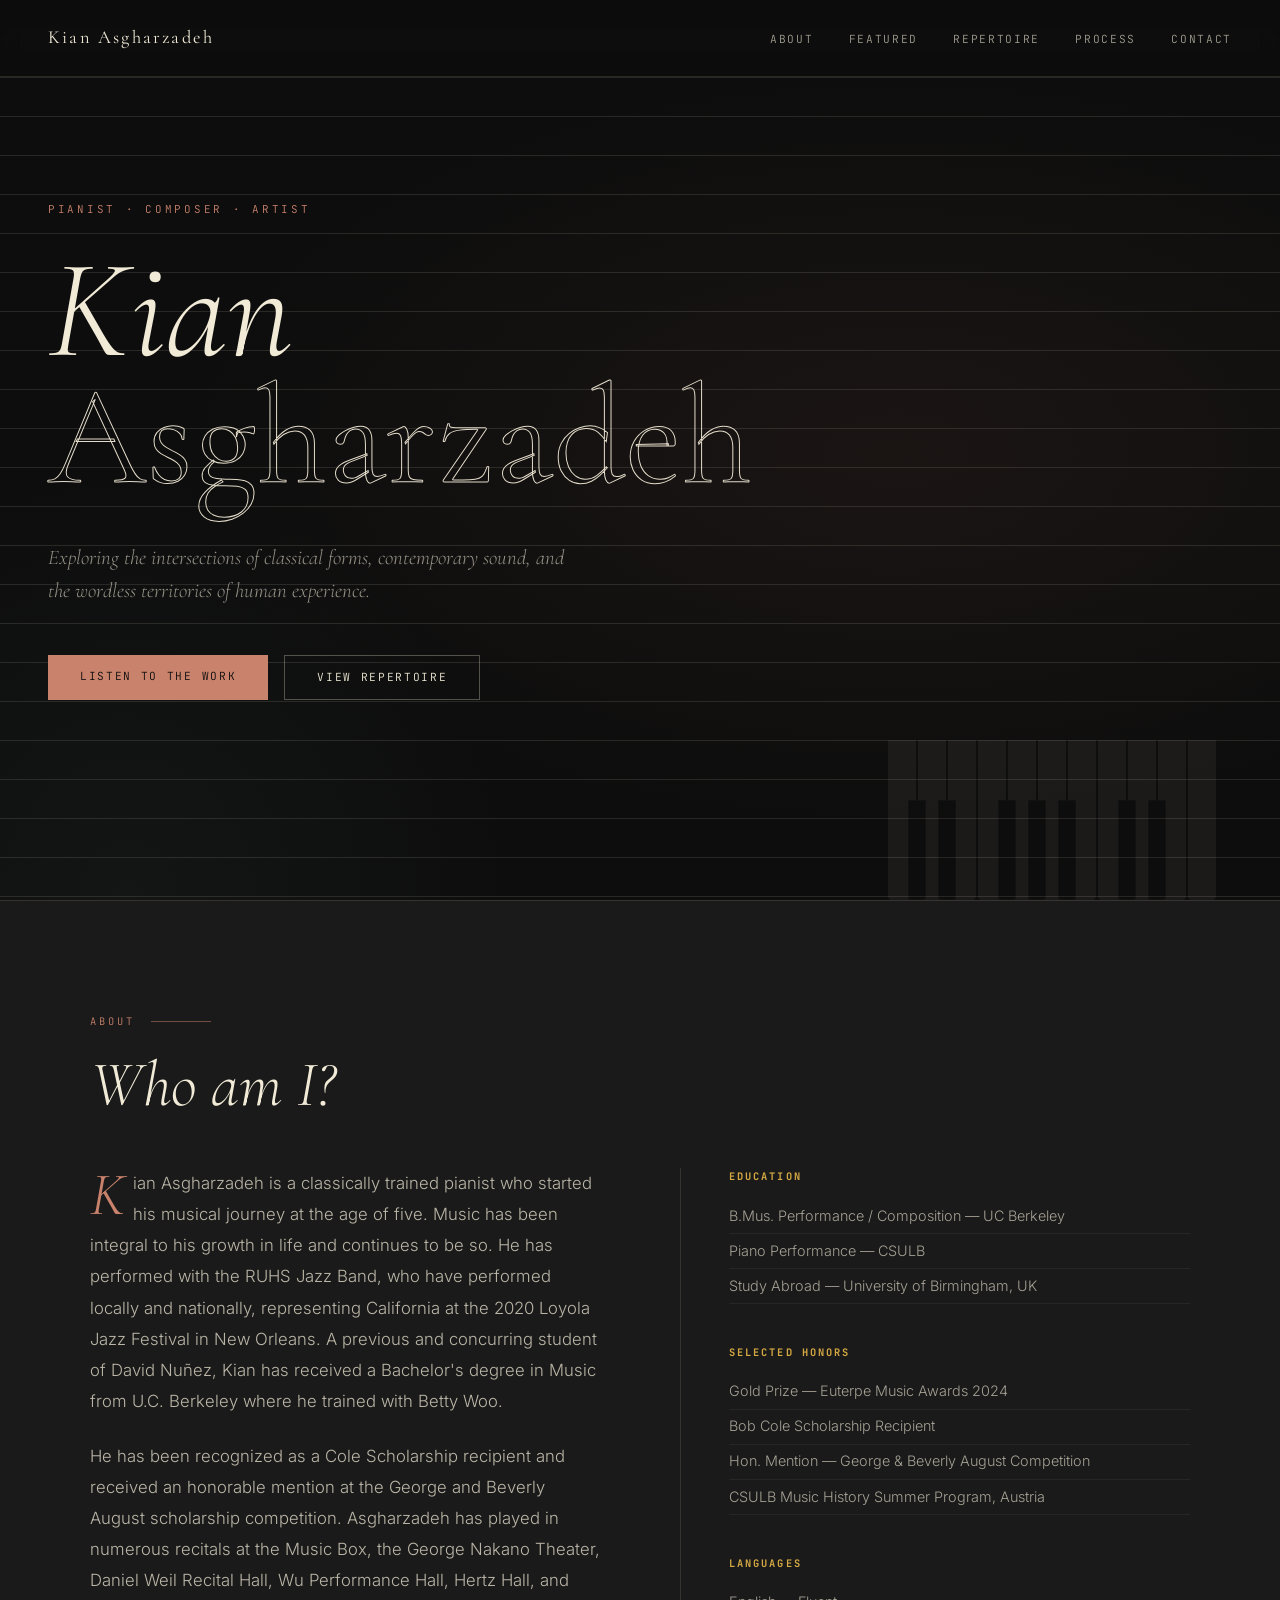
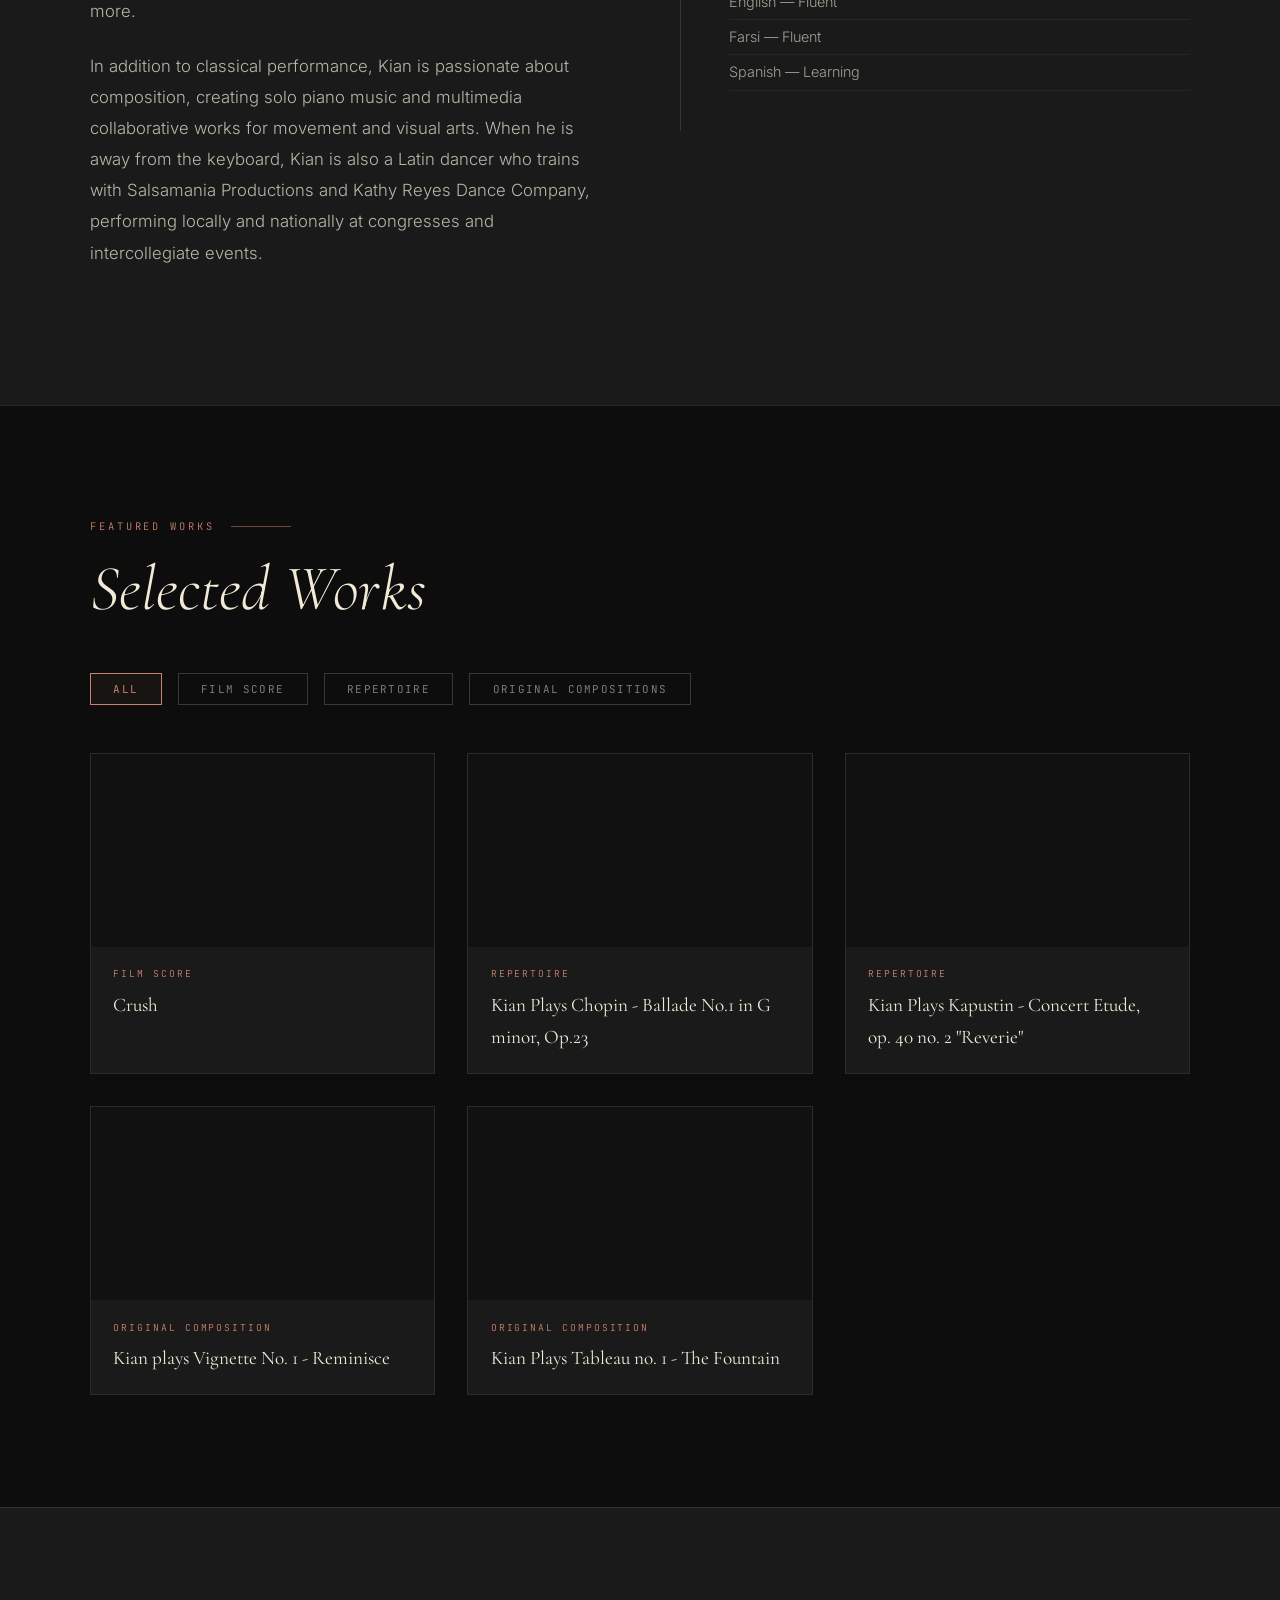
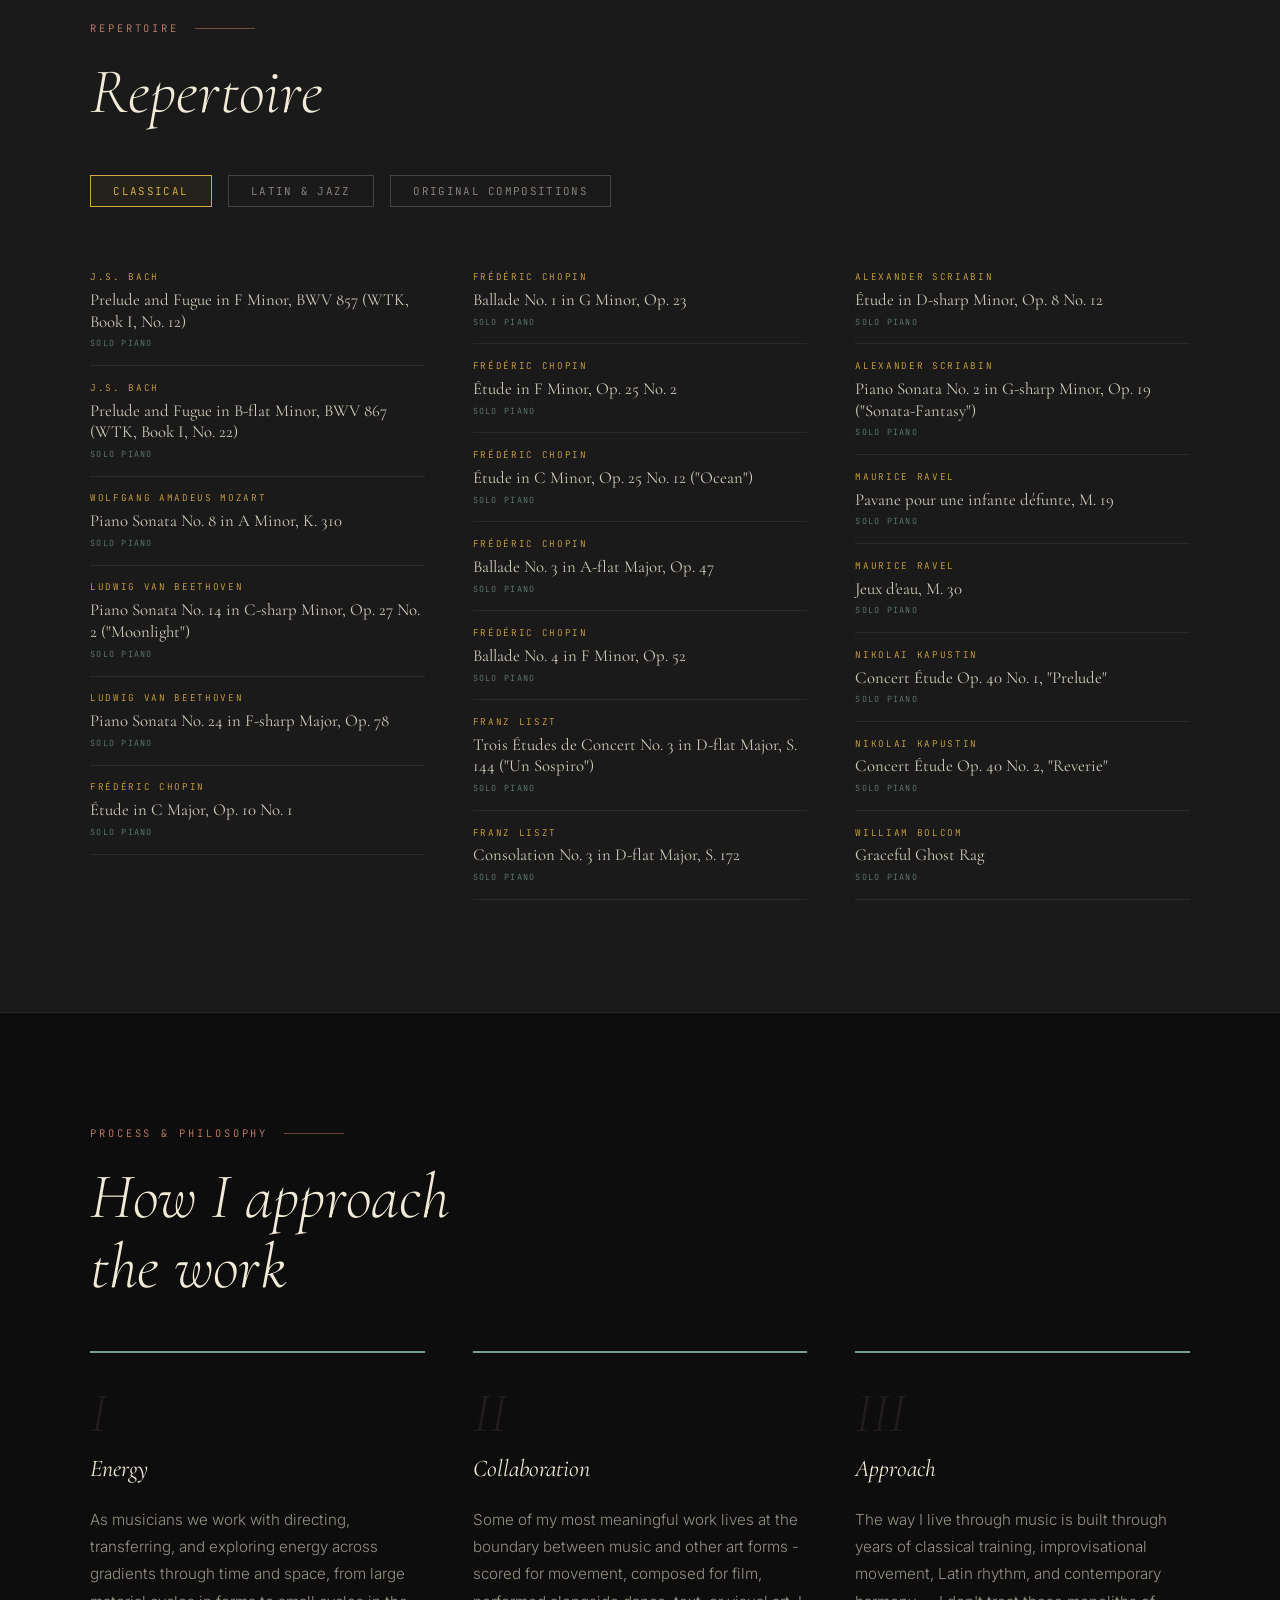
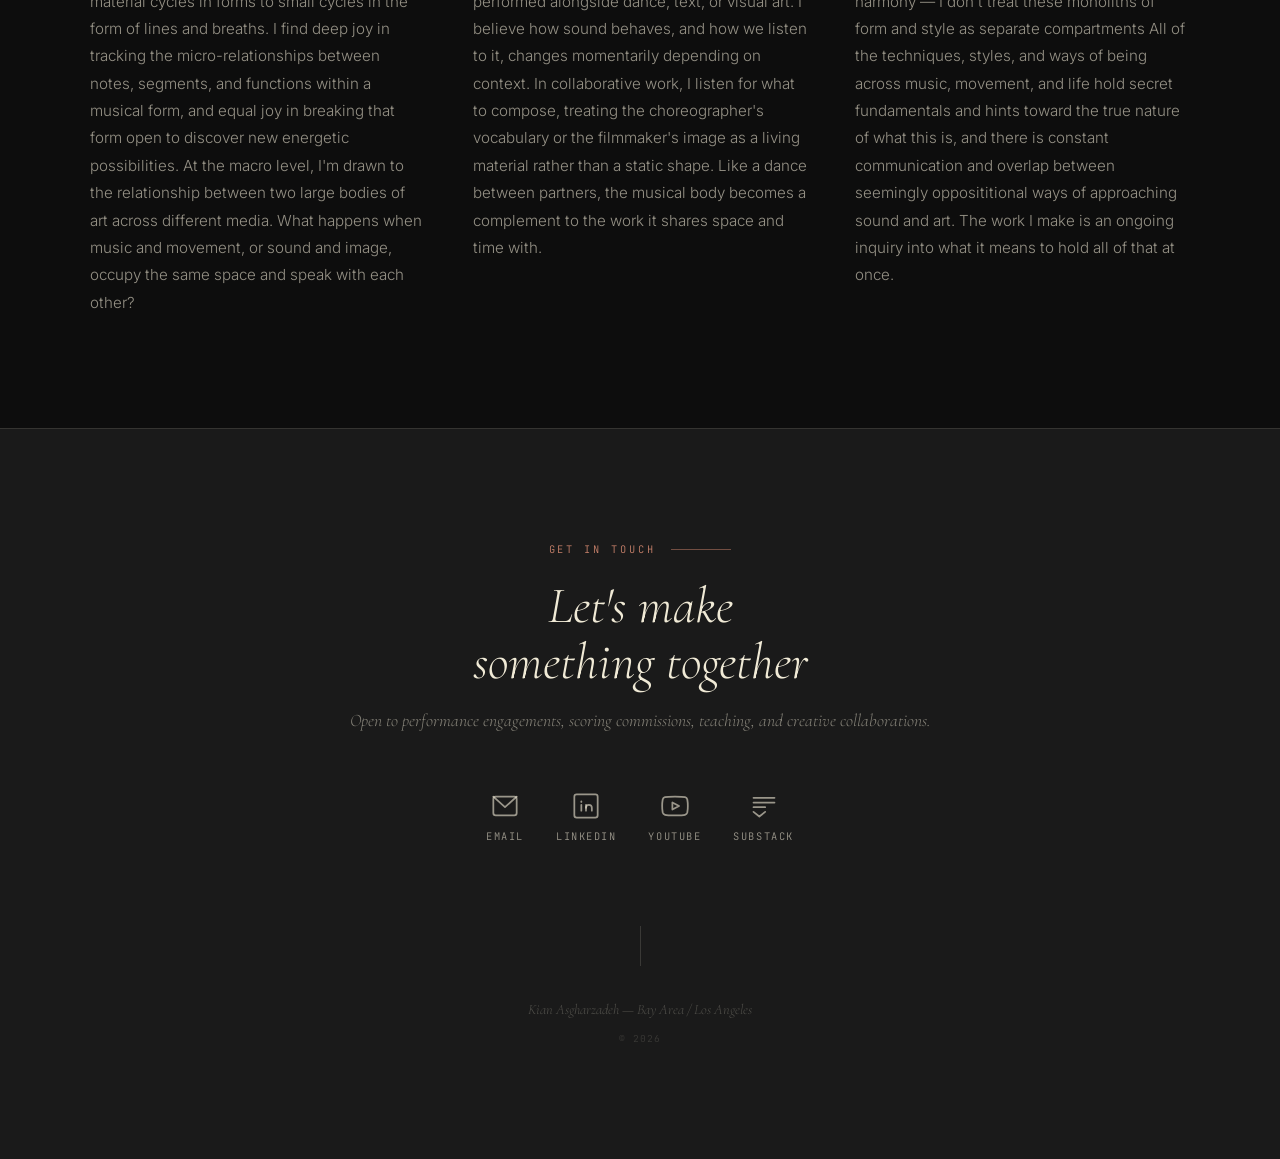
==== index.html @ 3ca100e9 "Fix instrumentation: Mambo Inn and Mambo Influenciado are Combo, not Ensemble" ====
<!DOCTYPE html>
<html lang="en">
<head>
  <meta charset="UTF-8" />
  <meta name="viewport" content="width=device-width, initial-scale=1.0" />
  <title>Kian Asgharzadeh — Pianist, Composer, Artist</title>
  <link rel="preconnect" href="https://fonts.googleapis.com" />
  <link rel="preconnect" href="https://fonts.gstatic.com" crossorigin />
  <link href="https://fonts.googleapis.com/css2?family=Cormorant+Garamond:ital,wght@0,300;0,400;0,600;1,300;1,400;1,600&family=Inter:wght@300;400;500&family=JetBrains+Mono:wght@300;400&display=swap" rel="stylesheet" />
  <style>
    *, *::before, *::after { box-sizing: border-box; margin: 0; padding: 0; }

    :root {
      --ink:        #0D0D0D;
      --ivory:      #F0EAD6;
      --ivory-mid:  #E4DCCA;
      --rose:       #C9826B;
      --sage:       #7A9E8E;
      --gold:       #D4A843;
      --mid-dark:   #1A1A1A;
      --staff:      rgba(240,234,214,0.12);
    }

    html { scroll-behavior: smooth; }

    body {
      background: var(--ink);
      color: var(--ivory);
      font-family: 'Inter', sans-serif;
      font-weight: 300;
      line-height: 1.7;
      overflow-x: hidden;
    }

    /* ── NAV ─────────────────────────────────────────── */
    nav {
      position: fixed;
      top: 0; left: 0; right: 0;
      z-index: 100;
      display: flex;
      justify-content: space-between;
      align-items: center;
      padding: 1.4rem 3rem;
      background: rgba(13,13,13,0.85);
      backdrop-filter: blur(12px);
      border-bottom: 1px solid var(--staff);
      transition: padding 0.3s;
    }

    .nav-name {
      font-family: 'Cormorant Garamond', serif;
      font-size: 1.15rem;
      font-weight: 400;
      letter-spacing: 0.12em;
      color: var(--ivory);
      text-decoration: none;
    }

    .nav-links {
      display: flex;
      gap: 2.2rem;
      list-style: none;
    }

    .nav-links a {
      font-family: 'JetBrains Mono', monospace;
      font-size: 0.7rem;
      letter-spacing: 0.15em;
      text-transform: uppercase;
      color: rgba(240,234,214,0.65);
      text-decoration: none;
      transition: color 0.2s;
    }

    .nav-links a:hover { color: var(--rose); }

    /* ── HERO ────────────────────────────────────────── */
    #home {
      min-height: 100vh;
      display: flex;
      flex-direction: column;
      justify-content: center;
      align-items: flex-start;
      padding: 0 3rem;
      position: relative;
      overflow: hidden;
    }

    /* Staff lines as ambient texture */
    #home::before {
      content: '';
      position: absolute;
      inset: 0;
      background: repeating-linear-gradient(
        to bottom,
        transparent 0px,
        transparent 38px,
        var(--staff) 38px,
        var(--staff) 39px
      );
      pointer-events: none;
    }

    /* Gradient wash */
    #home::after {
      content: '';
      position: absolute;
      inset: 0;
      background: radial-gradient(ellipse 80% 60% at 70% 50%, rgba(201,130,107,0.07) 0%, transparent 70%),
                  radial-gradient(ellipse 50% 80% at 10% 100%, rgba(122,158,142,0.06) 0%, transparent 60%);
      pointer-events: none;
    }

    .hero-content {
      position: relative;
      z-index: 1;
      max-width: 900px;
    }

    .hero-eyebrow {
      font-family: 'JetBrains Mono', monospace;
      font-size: 0.68rem;
      letter-spacing: 0.25em;
      text-transform: uppercase;
      color: var(--rose);
      margin-bottom: 1.8rem;
    }

    h1 {
      font-family: 'Cormorant Garamond', serif;
      font-size: clamp(4.5rem, 11vw, 10rem);
      font-weight: 300;
      font-style: italic;
      line-height: 0.9;
      color: var(--ivory);
      margin-bottom: 2.5rem;
    }

    h1 em {
      font-style: normal;
      color: transparent;
      -webkit-text-stroke: 1px var(--ivory-mid);
    }

    .hero-tagline {
      font-family: 'Cormorant Garamond', serif;
      font-size: clamp(1rem, 2vw, 1.3rem);
      font-weight: 300;
      font-style: italic;
      color: rgba(240,234,214,0.6);
      max-width: 520px;
      margin-bottom: 3rem;
      line-height: 1.6;
    }

    .hero-ctas {
      display: flex;
      gap: 1rem;
      flex-wrap: wrap;
    }

    .btn {
      display: inline-block;
      padding: 0.75rem 2rem;
      font-family: 'JetBrains Mono', monospace;
      font-size: 0.7rem;
      letter-spacing: 0.15em;
      text-transform: uppercase;
      text-decoration: none;
      transition: all 0.25s;
      cursor: pointer;
      border: none;
    }

    .btn-primary {
      background: var(--rose);
      color: var(--ink);
    }

    .btn-primary:hover {
      background: var(--gold);
    }

    .btn-outline {
      background: transparent;
      color: var(--ivory);
      border: 1px solid rgba(240,234,214,0.3);
    }

    .btn-outline:hover {
      border-color: var(--rose);
      color: var(--rose);
    }

    /* Piano keys decoration */
    .piano-keys {
      position: absolute;
      bottom: 0;
      right: 0;
      display: flex;
      align-items: flex-end;
      gap: 2px;
      padding-right: 4rem;
      opacity: 0.06;
    }

    .key-white {
      width: 28px;
      height: 160px;
      background: var(--ivory);
      border-radius: 0 0 4px 4px;
    }

    .key-black {
      width: 18px;
      height: 100px;
      background: #111;
      border: 1px solid rgba(240,234,214,0.3);
      border-radius: 0 0 3px 3px;
      margin: 0 -10px;
      z-index: 1;
    }

    /* ── SECTION WRAPPER ─────────────────────────────── */
    section {
      padding: 7rem 3rem;
    }

    .section-inner {
      max-width: 1100px;
      margin: 0 auto;
    }

    .section-label {
      font-family: 'JetBrains Mono', monospace;
      font-size: 0.65rem;
      letter-spacing: 0.28em;
      text-transform: uppercase;
      color: var(--rose);
      margin-bottom: 1.2rem;
      display: flex;
      align-items: center;
      gap: 1rem;
    }

    .section-label::after {
      content: '';
      display: block;
      height: 1px;
      width: 60px;
      background: var(--rose);
      opacity: 0.5;
    }

    h2 {
      font-family: 'Cormorant Garamond', serif;
      font-size: clamp(2.4rem, 5vw, 4rem);
      font-weight: 300;
      font-style: italic;
      line-height: 1.1;
      margin-bottom: 3rem;
      color: var(--ivory);
    }

    /* ── ABOUT ───────────────────────────────────────── */
    #about {
      background: var(--mid-dark);
      border-top: 1px solid var(--staff);
    }

    .about-grid {
      display: grid;
      grid-template-columns: 1fr 1fr;
      gap: 5rem;
      align-items: start;
    }

    .about-text p {
      color: rgba(240,234,214,0.75);
      font-size: 1.05rem;
      line-height: 1.85;
      margin-bottom: 1.5rem;
    }

    .about-text p:first-child::first-letter {
      font-family: 'Cormorant Garamond', serif;
      font-size: 3.8rem;
      font-style: italic;
      float: left;
      line-height: 0.75;
      margin-right: 0.12em;
      margin-top: 0.06em;
      color: var(--rose);
    }

    .about-sidebar {
      border-left: 1px solid rgba(240,234,214,0.12);
      padding-left: 3rem;
    }

    .sidebar-block {
      margin-bottom: 2.5rem;
    }

    .sidebar-block h4 {
      font-family: 'JetBrains Mono', monospace;
      font-size: 0.65rem;
      letter-spacing: 0.2em;
      text-transform: uppercase;
      color: var(--gold);
      margin-bottom: 0.8rem;
    }

    .sidebar-block ul {
      list-style: none;
    }

    .sidebar-block li {
      font-size: 0.9rem;
      color: rgba(240,234,214,0.65);
      padding: 0.3rem 0;
      border-bottom: 1px solid rgba(240,234,214,0.06);
    }

    /* ── FEATURED WORKS ──────────────────────────────── */
    #work {
      background: var(--ink);
      border-top: 1px solid var(--staff);
    }

    .work-categories {
      display: flex;
      gap: 1rem;
      margin-bottom: 3rem;
      flex-wrap: wrap;
    }

    .cat-btn {
      font-family: 'JetBrains Mono', monospace;
      font-size: 0.68rem;
      letter-spacing: 0.12em;
      text-transform: uppercase;
      padding: 0.5rem 1.4rem;
      border: 1px solid rgba(240,234,214,0.2);
      background: transparent;
      color: rgba(240,234,214,0.5);
      cursor: pointer;
      transition: all 0.2s;
    }

    .cat-btn:hover, .cat-btn.active {
      border-color: var(--rose);
      color: var(--rose);
      background: rgba(201,130,107,0.06);
    }

    .videos-grid {
      display: grid;
      grid-template-columns: repeat(auto-fill, minmax(340px, 1fr));
      gap: 2rem;
    }

    .video-card {
      background: var(--mid-dark);
      border: 1px solid rgba(240,234,214,0.08);
      overflow: hidden;
      transition: border-color 0.2s, transform 0.2s;
    }

    .video-card:hover {
      border-color: rgba(201,130,107,0.4);
      transform: translateY(-3px);
    }

    .video-embed {
      position: relative;
      padding-bottom: 56.25%;
      height: 0;
      overflow: hidden;
      background: #111;
    }

    .video-embed iframe {
      position: absolute;
      top: 0; left: 0;
      width: 100%; height: 100%;
      border: none;
    }

    .video-info {
      padding: 1.2rem 1.4rem;
    }

    .video-category {
      font-family: 'JetBrains Mono', monospace;
      font-size: 0.6rem;
      letter-spacing: 0.2em;
      text-transform: uppercase;
      color: var(--rose);
      margin-bottom: 0.4rem;
    }

    .video-title {
      font-family: 'Cormorant Garamond', serif;
      font-size: 1.2rem;
      font-weight: 400;
      color: var(--ivory);
    }

    /* ── REPERTOIRE ──────────────────────────────────── */
    #repertoire {
      background: var(--mid-dark);
      border-top: 1px solid var(--staff);
    }

    .rep-tabs {
      display: flex;
      gap: 1rem;
      margin-bottom: 3rem;
      flex-wrap: wrap;
    }

    .rep-tab {
      font-family: 'JetBrains Mono', monospace;
      font-size: 0.68rem;
      letter-spacing: 0.12em;
      text-transform: uppercase;
      padding: 0.5rem 1.4rem;
      border: 1px solid rgba(240,234,214,0.2);
      background: transparent;
      color: rgba(240,234,214,0.5);
      cursor: pointer;
      transition: all 0.2s;
    }

    .rep-tab:hover, .rep-tab.active {
      border-color: var(--gold);
      color: var(--gold);
      background: rgba(212,168,67,0.06);
    }

    .rep-panel {
      display: none;
    }

    .rep-panel.active {
      display: block;
    }

    .piece-list {
      list-style: none;
      columns: 3;
      column-gap: 3rem;
    }

    .piece-list li {
      padding: 0.9rem 0;
      border-bottom: 1px solid rgba(240,234,214,0.07);
      break-inside: avoid;
    }

    .piece-composer {
      font-family: 'JetBrains Mono', monospace;
      font-size: 0.58rem;
      letter-spacing: 0.18em;
      text-transform: uppercase;
      color: var(--gold);
      margin-bottom: 0.2rem;
    }

    .piece-title {
      font-family: 'Cormorant Garamond', serif;
      font-size: 1.05rem;
      font-weight: 400;
      color: rgba(240,234,214,0.85);
      line-height: 1.3;
    }

    .piece-instrumentation {
      font-family: 'JetBrains Mono', monospace;
      font-size: 0.53rem;
      letter-spacing: 0.15em;
      text-transform: uppercase;
      color: var(--sage);
      margin-top: 0.25rem;
      opacity: 0.75;
    }

    /* ── PHILOSOPHY ──────────────────────────────────── */
    #philosophy {
      background: var(--ink);
      border-top: 1px solid var(--staff);
    }

    .philosophy-grid {
      display: grid;
      grid-template-columns: repeat(3, 1fr);
      gap: 3rem;
      margin-top: 1rem;
    }

    .phil-item {
      border-top: 2px solid var(--sage);
      padding-top: 2rem;
    }

    .phil-num {
      font-family: 'Cormorant Garamond', serif;
      font-size: 3.5rem;
      font-style: italic;
      color: rgba(240,234,214,0.08);
      line-height: 1;
      margin-bottom: 0.5rem;
    }

    .phil-heading {
      font-family: 'Cormorant Garamond', serif;
      font-size: 1.5rem;
      font-style: italic;
      font-weight: 400;
      color: var(--ivory);
      margin-bottom: 1rem;
    }

    .phil-body {
      font-size: 0.95rem;
      color: rgba(240,234,214,0.6);
      line-height: 1.8;
    }

    /* ── CONTACT ─────────────────────────────────────── */
    #contact {
      background: var(--mid-dark);
      border-top: 1px solid var(--staff);
      text-align: center;
    }

    #contact h2 {
      font-size: clamp(2rem, 4vw, 3.5rem);
      margin-bottom: 1rem;
    }

    .contact-sub {
      font-family: 'Cormorant Garamond', serif;
      font-style: italic;
      font-size: 1.1rem;
      color: rgba(240,234,214,0.5);
      margin-bottom: 3.5rem;
    }

    .contact-links {
      display: flex;
      justify-content: center;
      gap: 2rem;
      flex-wrap: wrap;
      margin-bottom: 5rem;
    }

    .contact-link {
      display: flex;
      flex-direction: column;
      align-items: center;
      gap: 0.5rem;
      text-decoration: none;
      transition: color 0.2s;
      color: rgba(240,234,214,0.6);
    }

    .contact-link:hover { color: var(--rose); }

    .contact-link svg {
      width: 28px; height: 28px;
      stroke: currentColor;
      fill: none;
      stroke-width: 1.5;
    }

    .contact-link span {
      font-family: 'JetBrains Mono', monospace;
      font-size: 0.65rem;
      letter-spacing: 0.15em;
      text-transform: uppercase;
    }

    .footer-rule {
      width: 1px;
      height: 40px;
      background: rgba(240,234,214,0.15);
      margin: 0 auto;
      margin-bottom: 2rem;
    }

    .footer-sig {
      font-family: 'Cormorant Garamond', serif;
      font-style: italic;
      font-size: 0.9rem;
      color: rgba(240,234,214,0.25);
      margin-bottom: 0.5rem;
    }

    /* ── MOBILE ──────────────────────────────────────── */
    @media (max-width: 768px) {
      nav { padding: 1.2rem 1.5rem; }
      .nav-links { gap: 1.2rem; }
      section { padding: 5rem 1.5rem; }
      #home { padding: 0 1.5rem; }
      h1 { font-size: clamp(3.5rem, 16vw, 7rem); }
      .about-grid { grid-template-columns: 1fr; gap: 3rem; }
      .about-sidebar { border-left: none; padding-left: 0; border-top: 1px solid rgba(240,234,214,0.12); padding-top: 2rem; }
      .philosophy-grid { grid-template-columns: 1fr; gap: 2.5rem; }
      .videos-grid { grid-template-columns: 1fr; }
      .piece-list { columns: 1; }
    }

    @media (prefers-reduced-motion: reduce) {
      *, *::before, *::after { animation: none !important; transition: none !important; }
    }

    /* Scroll fade in */
    .fade-up {
      opacity: 0;
      transform: translateY(24px);
      transition: opacity 0.7s ease, transform 0.7s ease;
    }
    .fade-up.visible {
      opacity: 1;
      transform: none;
    }
  </style>
</head>
<body>

  <!-- NAV -->
  <nav>
    <a href="#home" class="nav-name">Kian Asgharzadeh</a>
    <ul class="nav-links">
      <li><a href="#about">About</a></li>
      <li><a href="#work">Featured</a></li>
      <li><a href="#repertoire">Repertoire</a></li>
      <li><a href="#philosophy">Process</a></li>
      <li><a href="#contact">Contact</a></li>
    </ul>
  </nav>

  <!-- HERO -->
  <section id="home">
    <!-- Ambient piano keys -->
    <div class="piano-keys" aria-hidden="true">
      <div class="key-white"></div>
      <div class="key-black"></div>
      <div class="key-white"></div>
      <div class="key-black"></div>
      <div class="key-white"></div>
      <div class="key-white"></div>
      <div class="key-black"></div>
      <div class="key-white"></div>
      <div class="key-black"></div>
      <div class="key-white"></div>
      <div class="key-black"></div>
      <div class="key-white"></div>
      <div class="key-white"></div>
      <div class="key-black"></div>
      <div class="key-white"></div>
      <div class="key-black"></div>
      <div class="key-white"></div>
      <div class="key-white"></div>
    </div>

    <div class="hero-content">
      <p class="hero-eyebrow">Pianist · Composer · Artist</p>
      <h1>Kian<br><em>Asgharzadeh</em></h1>
      <p class="hero-tagline">Exploring the intersections of classical forms, contemporary sound, and the wordless territories of human experience.</p>
      <div class="hero-ctas">
        <a href="#work" class="btn btn-primary">Listen to the Work</a>
        <a href="#repertoire" class="btn btn-outline">View Repertoire</a>
      </div>
    </div>
  </section>

  <!-- ABOUT -->
  <section id="about">
    <div class="section-inner">
      <p class="section-label fade-up">About</p>
      <h2 class="fade-up">Who am I?</h2>

      <div class="about-grid">
        <div class="about-text fade-up">
          <p>Kian Asgharzadeh is a classically trained pianist who started his musical journey at the age of five. Music has been integral to his growth in life and continues to be so. He has performed with the RUHS Jazz Band, who have performed locally and nationally, representing California at the 2020 Loyola Jazz Festival in New Orleans. A previous and concurring student of David Nuñez, Kian has received a Bachelor's degree in Music from U.C. Berkeley where he trained with Betty Woo.</p>
          <p>He has been recognized as a Cole Scholarship recipient and received an honorable mention at the George and Beverly August scholarship competition. Asgharzadeh has played in numerous recitals at the Music Box, the George Nakano Theater, Daniel Weil Recital Hall, Wu Performance Hall, Hertz Hall, and more.</p>
          <p>In addition to classical performance, Kian is passionate about composition, creating solo piano music and multimedia collaborative works for movement and visual arts. When he is away from the keyboard, Kian is also a Latin dancer who trains with Salsamania Productions and Kathy Reyes Dance Company, performing locally and nationally at congresses and intercollegiate events.</p>
        </div>

        <div class="about-sidebar fade-up">
          <div class="sidebar-block">
            <h4>Education</h4>
            <ul>
              <li>B.Mus. Performance / Composition — UC Berkeley</li>
              <li>Piano Performance — CSULB</li>
              <li>Study Abroad — University of Birmingham, UK</li>
            </ul>
          </div>
          <div class="sidebar-block">
            <h4>Selected Honors</h4>
            <ul>
              <li>Gold Prize — Euterpe Music Awards 2024</li>
              <li>Bob Cole Scholarship Recipient</li>
              <li>Hon. Mention — George &amp; Beverly August Competition</li>
              <li>CSULB Music History Summer Program, Austria</li>
            </ul>
          </div>
          <div class="sidebar-block">
            <h4>Languages</h4>
            <ul>
              <li>English — Fluent</li>
              <li>Farsi — Fluent</li>
              <li>Spanish — Learning</li>
            </ul>
          </div>
        </div>
      </div>
    </div>
  </section>

  <!-- FEATURED WORKS -->
  <section id="work">
    <div class="section-inner">
      <p class="section-label fade-up">Featured Works</p>
      <h2 class="fade-up">Selected Works</h2>

      <div class="work-categories fade-up">
        <button class="cat-btn active" data-filter="all">All</button>
        <button class="cat-btn" data-filter="score">Film Score</button>
        <button class="cat-btn" data-filter="repertoire">Repertoire</button>
        <button class="cat-btn" data-filter="original">Original Compositions</button>
      </div>

      <div class="videos-grid">

        <div class="video-card fade-up" data-cat="score">
          <div class="video-embed">
            <iframe src="https://www.youtube.com/embed/n7lR7K5IIJM" title="Movie Score" loading="lazy" allowfullscreen></iframe>
          </div>
          <div class="video-info">
            <p class="video-category">Film Score</p>
            <p class="video-title">Crush</p>
          </div>
        </div>

        <div class="video-card fade-up" data-cat="repertoire">
          <div class="video-embed">
            <iframe src="https://www.youtube.com/embed/-p_qFqwU2hY" title="Famous Works" loading="lazy" allowfullscreen></iframe>
          </div>
          <div class="video-info">
            <p class="video-category">Repertoire</p>
            <p class="video-title">Kian Plays Chopin - Ballade No.1 in G minor, Op.23</p>
          </div>
        </div>

        <div class="video-card fade-up" data-cat="repertoire">
          <div class="video-embed">
            <iframe src="https://www.youtube.com/embed/8tmLyVkCfiU" title="Famous Works II" loading="lazy" allowfullscreen></iframe>
          </div>
          <div class="video-info">
            <p class="video-category">Repertoire</p>
            <p class="video-title">Kian Plays Kapustin - Concert Etude, op. 40 no. 2 "Reverie"</p>
          </div>
        </div>

        <div class="video-card fade-up" data-cat="original">
          <div class="video-embed">
            <iframe src="https://www.youtube.com/embed/CSKkhAQonzY" title="Original Composition" loading="lazy" allowfullscreen></iframe>
          </div>
          <div class="video-info">
            <p class="video-category">Original Composition</p>
            <p class="video-title">Kian plays Vignette No. 1 - Reminisce</p>
          </div>
        </div>

        <div class="video-card fade-up" data-cat="original">
          <div class="video-embed">
            <iframe src="https://www.youtube.com/embed/QFVUM3DdN6g" title="Original Composition II" loading="lazy" allowfullscreen></iframe>
          </div>
          <div class="video-info">
            <p class="video-category">Original Composition</p>
            <p class="video-title">Kian Plays Tableau no. 1 - The Fountain</p>
          </div>
        </div>

      </div>
    </div>
  </section>

  <!-- REPERTOIRE -->
  <section id="repertoire">
    <div class="section-inner">
      <p class="section-label fade-up">Repertoire</p>
      <h2 class="fade-up">Repertoire</h2>

      <div class="rep-tabs fade-up">
        <button class="rep-tab active" data-tab="classical">Classical</button>
        <button class="rep-tab" data-tab="latin">Latin &amp; Jazz</button>
        <button class="rep-tab" data-tab="original">Original Compositions</button>
      </div>

      <!-- CLASSICAL -->
      <div class="rep-panel active fade-up" id="rep-classical">
        <ul class="piece-list">
          <li>
            <p class="piece-composer">J.S. Bach</p>
            <p class="piece-title">Prelude and Fugue in F Minor, BWV 857 (WTK, Book I, No. 12)</p>
            <p class="piece-instrumentation">Solo Piano</p>
          </li>
          <li>
            <p class="piece-composer">J.S. Bach</p>
            <p class="piece-title">Prelude and Fugue in B-flat Minor, BWV 867 (WTK, Book I, No. 22)</p>
            <p class="piece-instrumentation">Solo Piano</p>
          </li>
          <li>
            <p class="piece-composer">Wolfgang Amadeus Mozart</p>
            <p class="piece-title">Piano Sonata No. 8 in A Minor, K. 310</p>
            <p class="piece-instrumentation">Solo Piano</p>
          </li>
          <li>
            <p class="piece-composer">Ludwig van Beethoven</p>
            <p class="piece-title">Piano Sonata No. 14 in C-sharp Minor, Op. 27 No. 2 ("Moonlight")</p>
            <p class="piece-instrumentation">Solo Piano</p>
          </li>
          <li>
            <p class="piece-composer">Ludwig van Beethoven</p>
            <p class="piece-title">Piano Sonata No. 24 in F-sharp Major, Op. 78</p>
            <p class="piece-instrumentation">Solo Piano</p>
          </li>
          <li>
            <p class="piece-composer">Frédéric Chopin</p>
            <p class="piece-title">Étude in C Major, Op. 10 No. 1</p>
            <p class="piece-instrumentation">Solo Piano</p>
          </li>
          <li>
            <p class="piece-composer">Frédéric Chopin</p>
            <p class="piece-title">Ballade No. 1 in G Minor, Op. 23</p>
            <p class="piece-instrumentation">Solo Piano</p>
          </li>
          <li>
            <p class="piece-composer">Frédéric Chopin</p>
            <p class="piece-title">Étude in F Minor, Op. 25 No. 2</p>
            <p class="piece-instrumentation">Solo Piano</p>
          </li>
          <li>
            <p class="piece-composer">Frédéric Chopin</p>
            <p class="piece-title">Étude in C Minor, Op. 25 No. 12 ("Ocean")</p>
            <p class="piece-instrumentation">Solo Piano</p>
          </li>
          <li>
            <p class="piece-composer">Frédéric Chopin</p>
            <p class="piece-title">Ballade No. 3 in A-flat Major, Op. 47</p>
            <p class="piece-instrumentation">Solo Piano</p>
          </li>
          <li>
            <p class="piece-composer">Frédéric Chopin</p>
            <p class="piece-title">Ballade No. 4 in F Minor, Op. 52</p>
            <p class="piece-instrumentation">Solo Piano</p>
          </li>
          <li>
            <p class="piece-composer">Franz Liszt</p>
            <p class="piece-title">Trois Études de Concert No. 3 in D-flat Major, S. 144 ("Un Sospiro")</p>
            <p class="piece-instrumentation">Solo Piano</p>
          </li>
          <li>
            <p class="piece-composer">Franz Liszt</p>
            <p class="piece-title">Consolation No. 3 in D-flat Major, S. 172</p>
            <p class="piece-instrumentation">Solo Piano</p>
          </li>
          <li>
            <p class="piece-composer">Alexander Scriabin</p>
            <p class="piece-title">Étude in D-sharp Minor, Op. 8 No. 12</p>
            <p class="piece-instrumentation">Solo Piano</p>
          </li>
          <li>
            <p class="piece-composer">Alexander Scriabin</p>
            <p class="piece-title">Piano Sonata No. 2 in G-sharp Minor, Op. 19 ("Sonata-Fantasy")</p>
            <p class="piece-instrumentation">Solo Piano</p>
          </li>
          <li>
            <p class="piece-composer">Maurice Ravel</p>
            <p class="piece-title">Pavane pour une infante défunte, M. 19</p>
            <p class="piece-instrumentation">Solo Piano</p>
          </li>
          <li>
            <p class="piece-composer">Maurice Ravel</p>
            <p class="piece-title">Jeux d'eau, M. 30</p>
            <p class="piece-instrumentation">Solo Piano</p>
          </li>
          <li>
            <p class="piece-composer">Nikolai Kapustin</p>
            <p class="piece-title">Concert Étude Op. 40 No. 1, "Prelude"</p>
            <p class="piece-instrumentation">Solo Piano</p>
          </li>
          <li>
            <p class="piece-composer">Nikolai Kapustin</p>
            <p class="piece-title">Concert Étude Op. 40 No. 2, "Reverie"</p>
            <p class="piece-instrumentation">Solo Piano</p>
          </li>
          <li>
            <p class="piece-composer">William Bolcom</p>
            <p class="piece-title">Graceful Ghost Rag</p>
            <p class="piece-instrumentation">Solo Piano</p>
          </li>
        </ul>
      </div>

      <!-- LATIN & JAZZ -->
      <div class="rep-panel" id="rep-latin">
        <ul class="piece-list">
          <li>
            <p class="piece-composer">Juan Gabriel</p>
            <p class="piece-title">Amor Eterno</p>
            <p class="piece-instrumentation">Ensemble</p>
          </li>
          <li>
            <p class="piece-composer">Israel "Cachao" López</p>
            <p class="piece-title">Cachao Son Medley</p>
            <p class="piece-instrumentation">Ensemble</p>
          </li>
          <li>
            <p class="piece-composer">El Gran Combo de Puerto Rico</p>
            <p class="piece-title">Calculadora</p>
            <p class="piece-instrumentation">Ensemble</p>
          </li>
          <li>
            <p class="piece-composer">Oscar D'León</p>
            <p class="piece-title">Lloraras</p>
            <p class="piece-instrumentation">Ensemble</p>
          </li>
          <li>
            <p class="piece-composer">Jorge Ben Jor</p>
            <p class="piece-title">Mas Que Nada</p>
            <p class="piece-instrumentation">Ensemble</p>
          </li>
          <li>
            <p class="piece-composer">Los Angeles Azules</p>
            <p class="piece-title">Nunca es Suficiente</p>
            <p class="piece-instrumentation">Ensemble</p>
          </li>
          <li>
            <p class="piece-composer">Ángel Cabral</p>
            <p class="piece-title">Que Nadie Sepa Mi Sufrir</p>
            <p class="piece-instrumentation">Ensemble</p>
          </li>
          <li>
            <p class="piece-composer">Joe Arroyo</p>
            <p class="piece-title">Rebelión</p>
            <p class="piece-instrumentation">Ensemble</p>
          </li>
          <li>
            <p class="piece-composer">Grupo Niche</p>
            <p class="piece-title">Cali</p>
            <p class="piece-instrumentation">Ensemble</p>
          </li>
          <li>
            <p class="piece-composer">Selena Quintanilla</p>
            <p class="piece-title">Si Una Vez</p>
            <p class="piece-instrumentation">Ensemble</p>
          </li>
          <li>
            <p class="piece-composer">Various (Cuban trad.)</p>
            <p class="piece-title">Buena Vista Social Club Medley</p>
            <p class="piece-instrumentation">Ensemble</p>
          </li>
          <li>
            <p class="piece-composer">Willie Rosario</p>
            <p class="piece-title">Idilio</p>
            <p class="piece-instrumentation">Ensemble</p>
          </li>
          <li>
            <p class="piece-composer">Oscar D'León</p>
            <p class="piece-title">Baile Inolvidable</p>
            <p class="piece-instrumentation">Ensemble</p>
          </li>
          <li>
            <p class="piece-composer">Bob Marley &amp; The Wailers</p>
            <p class="piece-title">Bob Marley Medley</p>
            <p class="piece-instrumentation">Ensemble</p>
          </li>
          <li>
            <p class="piece-composer">Tito Puente</p>
            <p class="piece-title">Oye Como Va</p>
            <p class="piece-instrumentation">Ensemble</p>
          </li>
          <li>
            <p class="piece-composer">Junior Cepeda / Celia Cruz</p>
            <p class="piece-title">Quimbara</p>
            <p class="piece-instrumentation">Ensemble</p>
          </li>
          <li>
            <p class="piece-composer">Traditional, Peruvian arr.</p>
            <p class="piece-title">Woman del Callao</p>
            <p class="piece-instrumentation">Ensemble</p>
          </li>
          <li>
            <p class="piece-composer">Mario Bauzá</p>
            <p class="piece-title">Mambo Inn</p>
            <p class="piece-instrumentation">Combo</p>
          </li>
          <li>
            <p class="piece-composer">Israel "Cachao" López</p>
            <p class="piece-title">Mambo Influenciado</p>
            <p class="piece-instrumentation">Combo</p>
          </li>
          <li>
            <p class="piece-composer">Sonny Rollins</p>
            <p class="piece-title">Airegin</p>
            <p class="piece-instrumentation">Combo</p>
          </li>
          <li>
            <p class="piece-composer">Joseph Kosma</p>
            <p class="piece-title">Autumn Leaves</p>
            <p class="piece-instrumentation">Combo</p>
          </li>
          <li>
            <p class="piece-composer">Kenny Dorham</p>
            <p class="piece-title">Blue Bossa</p>
            <p class="piece-instrumentation">Combo</p>
          </li>
          <li>
            <p class="piece-composer">Charlie Parker</p>
            <p class="piece-title">Blues for Alice</p>
            <p class="piece-instrumentation">Combo</p>
          </li>
          <li>
            <p class="piece-composer">Paul Desmond</p>
            <p class="piece-title">Take Five</p>
            <p class="piece-instrumentation">Combo</p>
          </li>
          <li>
            <p class="piece-composer">Stevie Wonder</p>
            <p class="piece-title">Isn't She Lovely</p>
            <p class="piece-instrumentation">Combo</p>
          </li>
          <li>
            <p class="piece-composer">Bob Thiele &amp; George David Weiss</p>
            <p class="piece-title">What a Wonderful World</p>
            <p class="piece-instrumentation">Combo</p>
          </li>
          <li>
            <p class="piece-composer">John Klenner &amp; Sam Lewis</p>
            <p class="piece-title">Just Friends</p>
            <p class="piece-instrumentation">Combo</p>
          </li>
        </ul>
      </div>

      <!-- ORIGINAL COMPOSITIONS -->
      <div class="rep-panel" id="rep-original">
        <ul class="piece-list">
          <li>
            <p class="piece-composer">Kian Asgharzadeh</p>
            <p class="piece-title">Tableau No. 1</p>
            <p class="piece-instrumentation">Solo Piano</p>
          </li>
          <li>
            <p class="piece-composer">Kian Asgharzadeh</p>
            <p class="piece-title">Tableau No. 2</p>
            <p class="piece-instrumentation">Solo Piano</p>
          </li>
          <li>
            <p class="piece-composer">Kian Asgharzadeh</p>
            <p class="piece-title">Vignette No. 1</p>
            <p class="piece-instrumentation">Solo Piano</p>
          </li>
        </ul>
      </div>

    </div>
  </section>

  <!-- PHILOSOPHY -->
  <section id="philosophy">
    <div class="section-inner">
      <p class="section-label fade-up">Process &amp; Philosophy</p>
      <h2 class="fade-up">How I approach<br>the work</h2>

      <div class="philosophy-grid">
        <div class="phil-item fade-up">
          <div class="phil-num">I</div>
          <h3 class="phil-heading">Energy</h3>
          <p class="phil-body">As musicians we work with directing, transferring, and exploring energy across gradients through time and space, from large material cycles in forms to small cycles in the form of lines and breaths. I find deep joy in tracking the micro-relationships between notes, segments, and functions within a musical form, and equal joy in breaking that form open to discover new energetic possibilities. At the macro level, I'm drawn to the relationship between two large bodies of art across different media. What happens when music and movement, or sound and image, occupy the same space and speak with each other?</p>
        </div>

        <div class="phil-item fade-up">
          <div class="phil-num">II</div>
          <h3 class="phil-heading">Collaboration</h3>
          <p class="phil-body">Some of my most meaningful work lives at the boundary between music and other art forms - scored for movement, composed for film, performed alongside dance, text, or visual art. I believe how sound behaves, and how we listen to it, changes momentarily depending on context. In collaborative work, I listen for what to compose, treating the choreographer's vocabulary or the filmmaker's image as a living material rather than a static shape. Like a dance between partners, the musical body becomes a complement to the work it shares space and time with. </p>
        </div>

        <div class="phil-item fade-up">
          <div class="phil-num">III</div>
          <h3 class="phil-heading">Approach</h3>
          <p class="phil-body">The way I live through music is built through years of classical training, improvisational movement, Latin rhythm, and contemporary harmony — I don't treat these monoliths of form and style as separate compartments All of the techniques, styles, and ways of being across music, movement, and life hold secret fundamentals and hints toward the true nature of what this is, and there is constant communication and overlap between seemingly opposititional ways of approaching sound and art. The work I make is an ongoing inquiry into what it means to hold all of that at once.</p>
        </div>
      </div>
    </div>
  </section>

  <!-- CONTACT -->
  <section id="contact">
    <div class="section-inner">
      <p class="section-label fade-up" style="justify-content:center">Get in Touch</p>
      <h2 class="fade-up">Let's make<br>something together</h2>
      <p class="contact-sub fade-up">Open to performance engagements, scoring commissions, teaching, and creative collaborations.</p>

      <div class="contact-links fade-up">

        <!-- Email -->
        <a href="mailto:kian-asgh@berkeley.edu" class="contact-link">
          <svg viewBox="0 0 24 24" stroke-linecap="round" stroke-linejoin="round">
            <rect x="2" y="4" width="20" height="16" rx="2"/>
            <polyline points="2,4 12,13 22,4"/>
          </svg>
          <span>Email</span>
        </a>

        <!-- LinkedIn -->
        <a href="https://www.linkedin.com/in/kian-asgharzadeh-5510a4224/" target="_blank" rel="noopener" class="contact-link">
          <svg viewBox="0 0 24 24" stroke-linecap="round" stroke-linejoin="round">
            <rect x="2" y="2" width="20" height="20" rx="2"/>
            <line x1="8" y1="11" x2="8" y2="16"/>
            <line x1="8" y1="8" x2="8" y2="8.5"/>
            <line x1="12" y1="16" x2="12" y2="11"/>
            <path d="M12 13.5a2.5 2.5 0 0 1 5 0V16"/>
          </svg>
          <span>LinkedIn</span>
        </a>

        <!-- YouTube -->
        <a href="https://www.youtube.com/@kians-world-and-more" target="_blank" rel="noopener" class="contact-link">
          <svg viewBox="0 0 24 24" stroke-linecap="round" stroke-linejoin="round">
            <path d="M22.54 6.42a2.78 2.78 0 0 0-1.95-1.96C18.88 4 12 4 12 4s-6.88 0-8.59.46A2.78 2.78 0 0 0 1.46 6.42 29 29 0 0 0 1 12a29 29 0 0 0 .46 5.58 2.78 2.78 0 0 0 1.95 1.96C5.12 20 12 20 12 20s6.88 0 8.59-.46a2.78 2.78 0 0 0 1.95-1.96A29 29 0 0 0 23 12a29 29 0 0 0-.46-5.58z"/>
            <polygon points="9.75 15.02 15.5 12 9.75 8.98 9.75 15.02"/>
          </svg>
          <span>YouTube</span>
        </a>

        <!-- Substack -->
        <a href="https://substack.com/@kianwritesbutnotwell" target="_blank" rel="noopener" class="contact-link">
          <svg viewBox="0 0 24 24" stroke-linecap="round" stroke-linejoin="round">
            <path d="M3 5h18M3 9h18M3 13h10M3 17l5 4 5-4"/>
          </svg>
          <span>Substack</span>
        </a>

      </div>

      <div class="footer-rule"></div>
      <p class="footer-sig">Kian Asgharzadeh — Bay Area / Los Angeles</p>
      <p style="font-family:'JetBrains Mono',monospace;font-size:0.6rem;letter-spacing:0.12em;color:rgba(240,234,214,0.15);margin-top:0.4rem;">
        © 2026
      </p>
    </div>
  </section>

  <script>
    // Scroll fade-in observer
    const observer = new IntersectionObserver((entries) => {
      entries.forEach(entry => {
        if (entry.isIntersecting) {
          entry.target.classList.add('visible');
        }
      });
    }, { threshold: 0.1, rootMargin: '0px 0px -40px 0px' });

    document.querySelectorAll('.fade-up').forEach(el => observer.observe(el));

    // Video category filter
    const catBtns = document.querySelectorAll('.cat-btn');
    const videoCards = document.querySelectorAll('.video-card');

    catBtns.forEach(btn => {
      btn.addEventListener('click', () => {
        catBtns.forEach(b => b.classList.remove('active'));
        btn.classList.add('active');

        const filter = btn.dataset.filter;
        videoCards.forEach(card => {
          if (filter === 'all' || card.dataset.cat === filter) {
            card.style.display = '';
          } else {
            card.style.display = 'none';
          }
        });
      });
    });

    // Repertoire tabs
    const repTabs = document.querySelectorAll('.rep-tab');
    const repPanels = document.querySelectorAll('.rep-panel');

    repTabs.forEach(tab => {
      tab.addEventListener('click', () => {
        repTabs.forEach(t => t.classList.remove('active'));
        repPanels.forEach(p => p.classList.remove('active'));
        tab.classList.add('active');
        document.getElementById('rep-' + tab.dataset.tab).classList.add('active');
      });
    });

    // Nav shrink on scroll
    const nav = document.querySelector('nav');
    window.addEventListener('scroll', () => {
      if (window.scrollY > 60) {
        nav.style.padding = '0.9rem 3rem';
      } else {
        nav.style.padding = '1.4rem 3rem';
      }
    });
  </script>
</body>
</html>
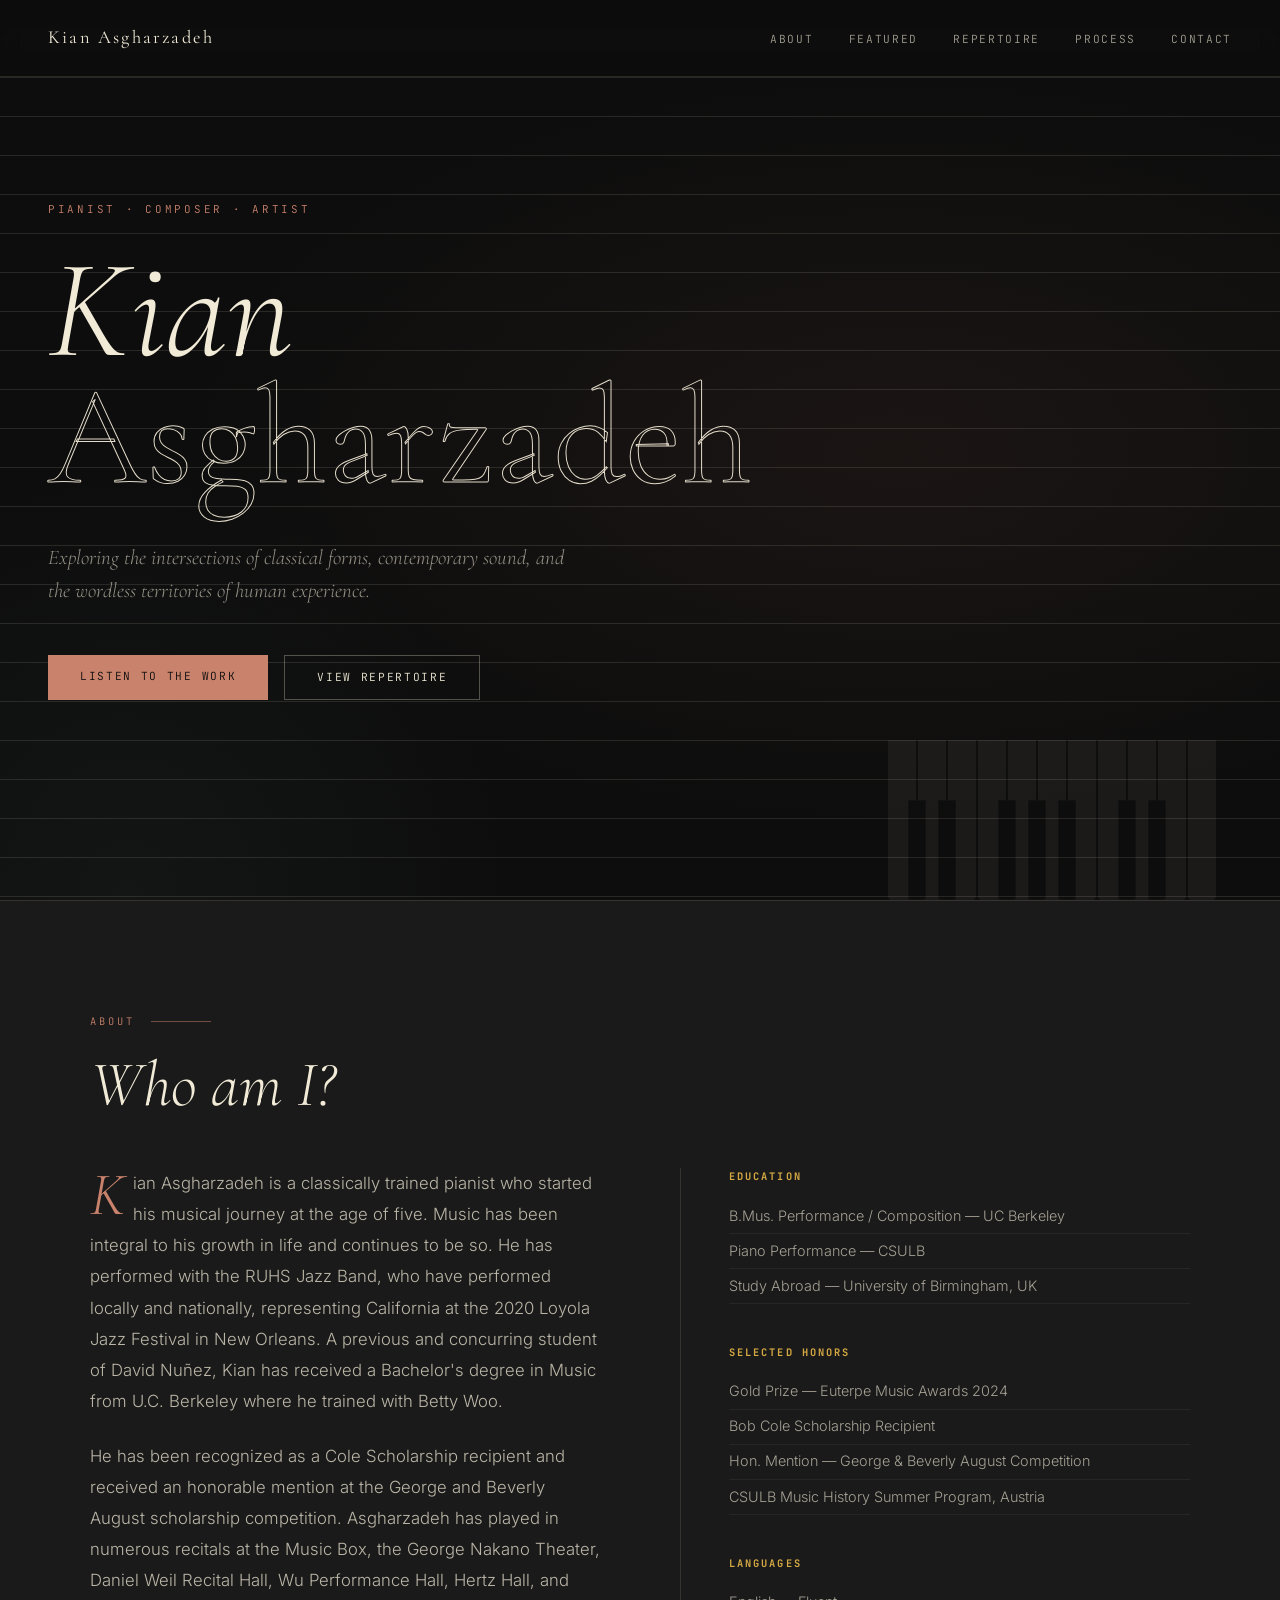
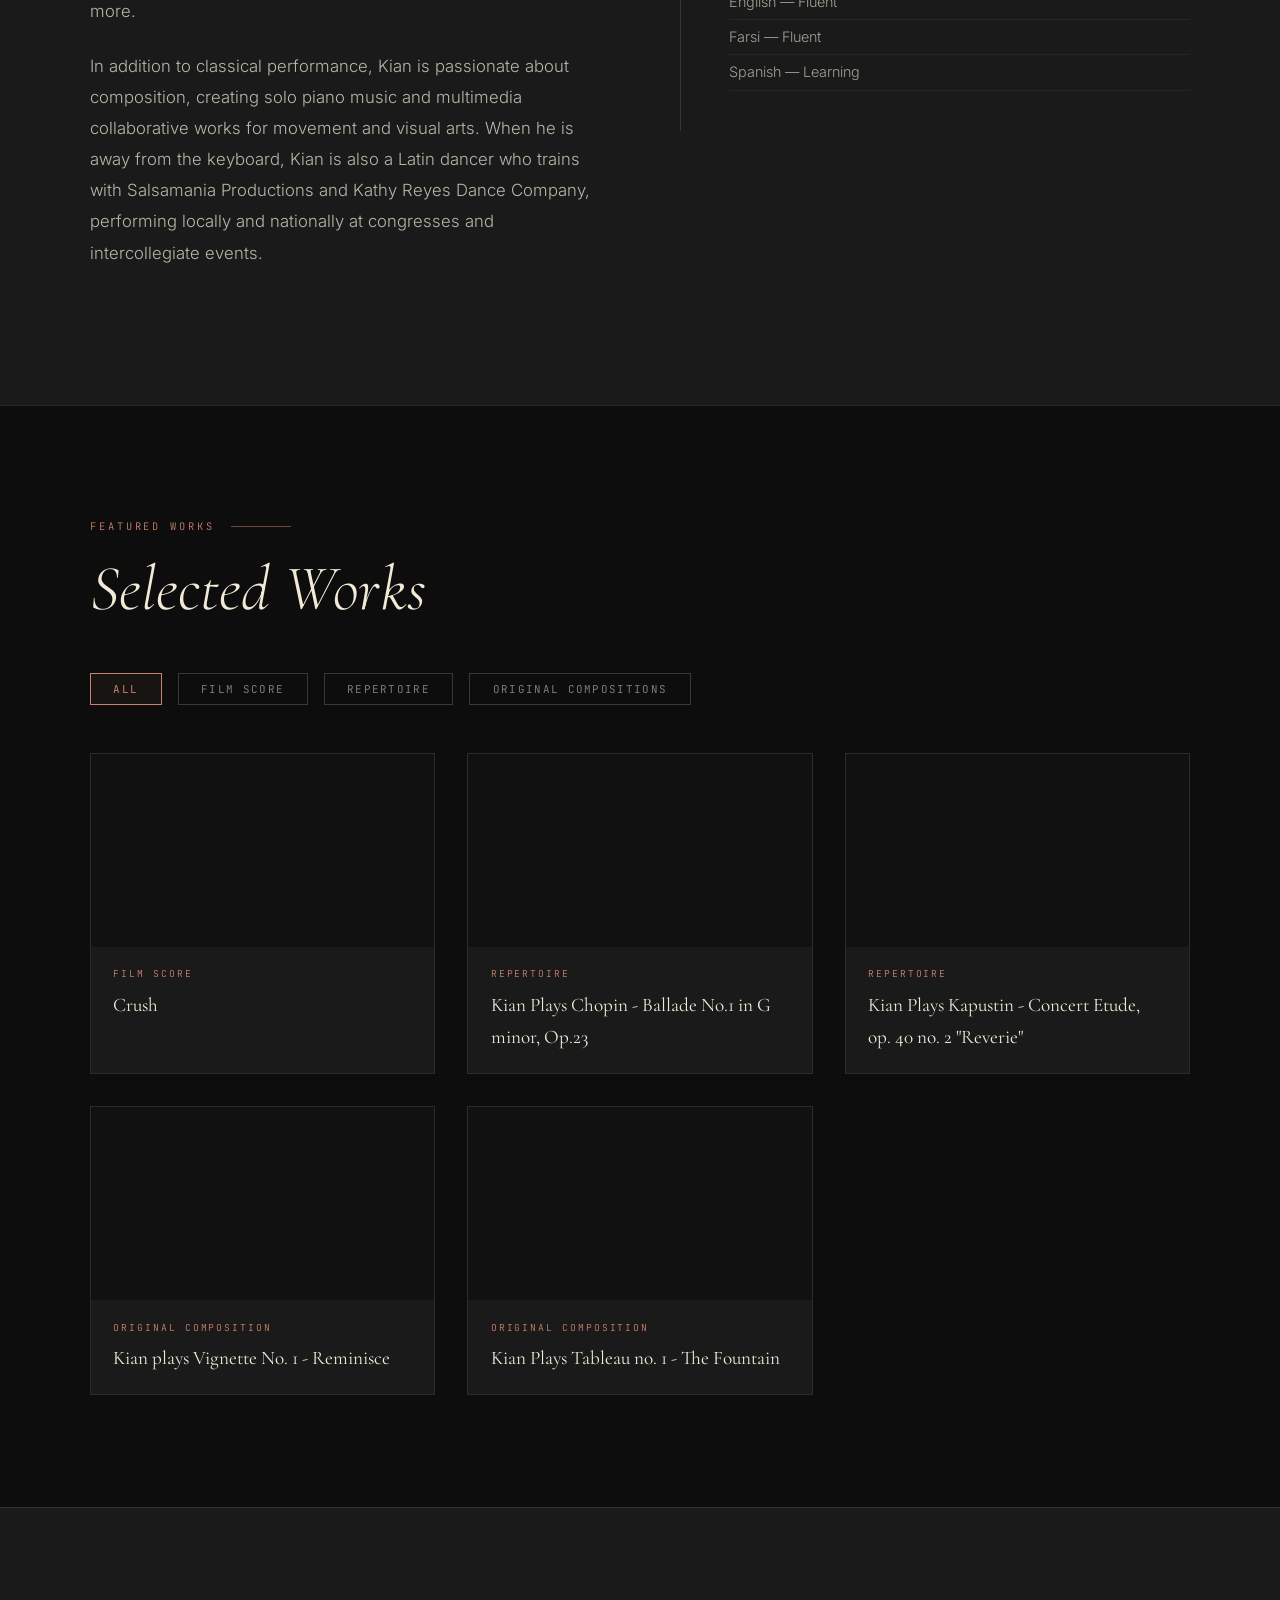
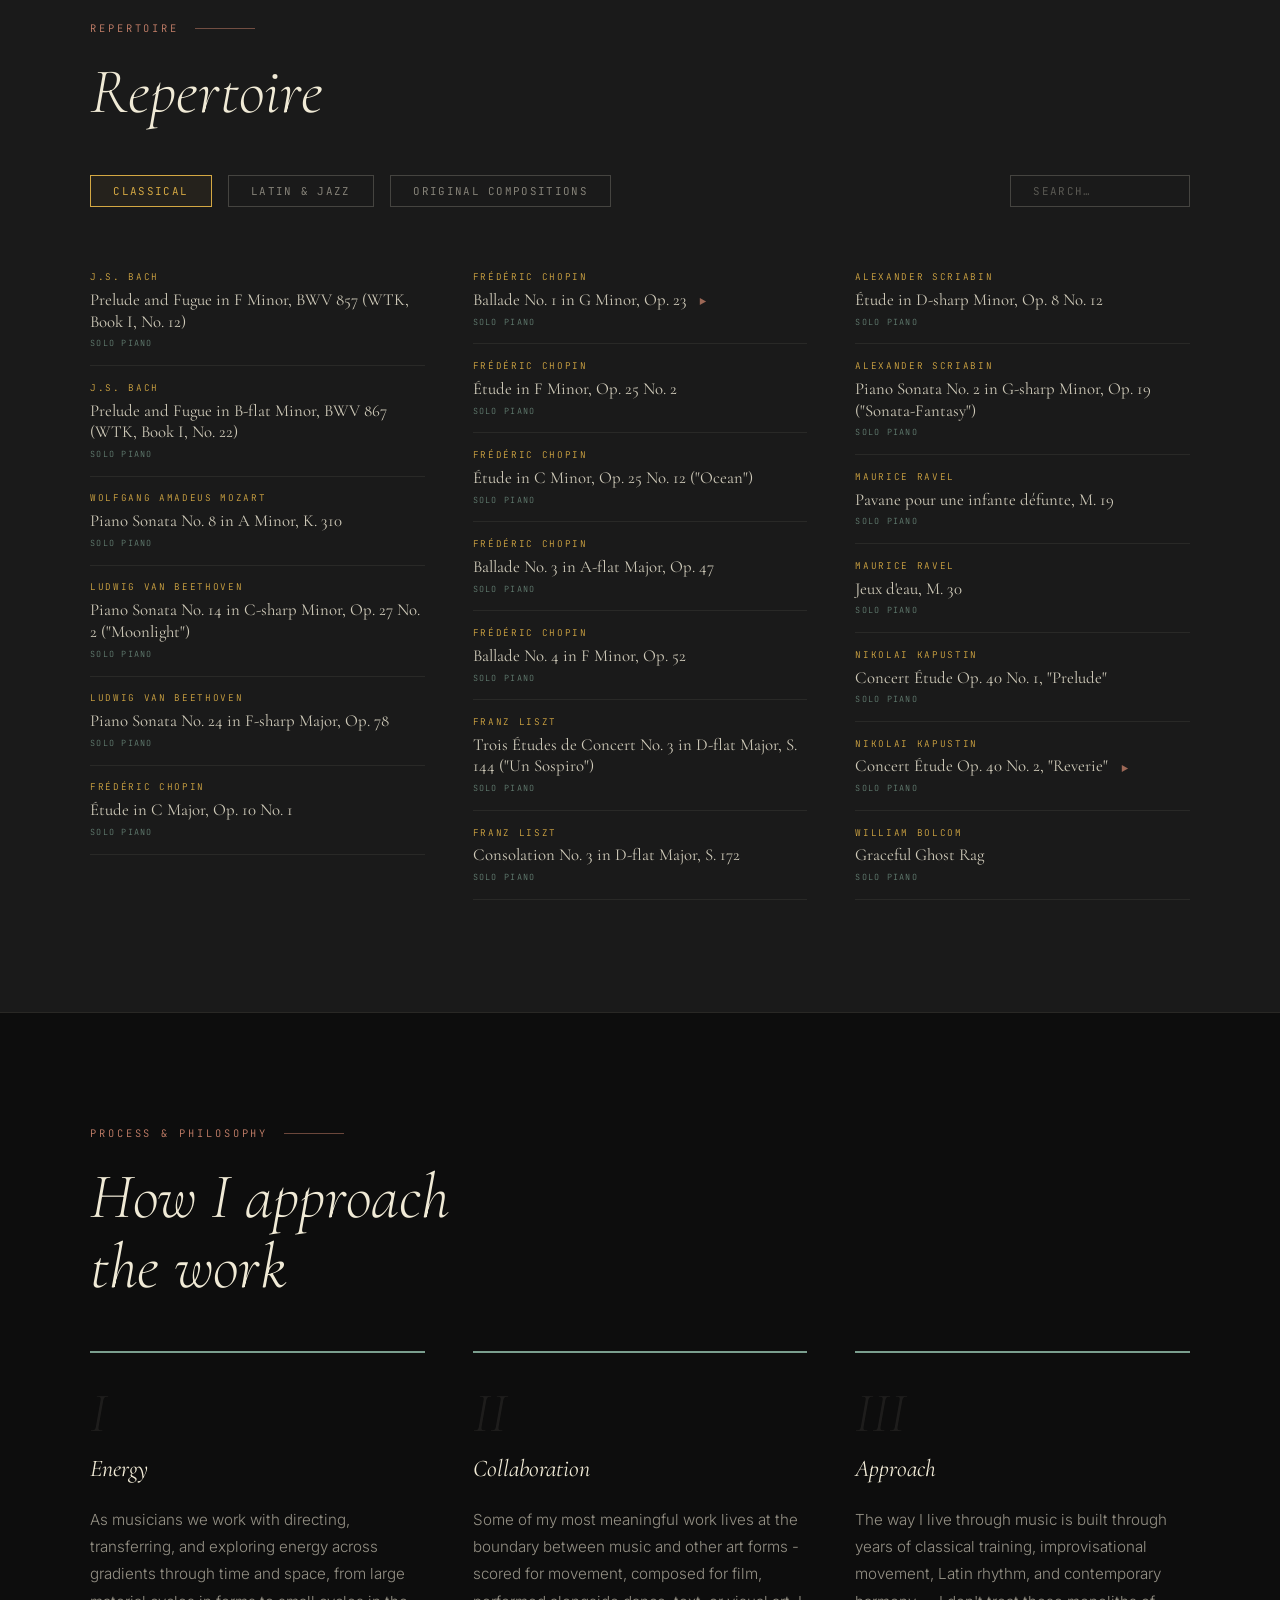
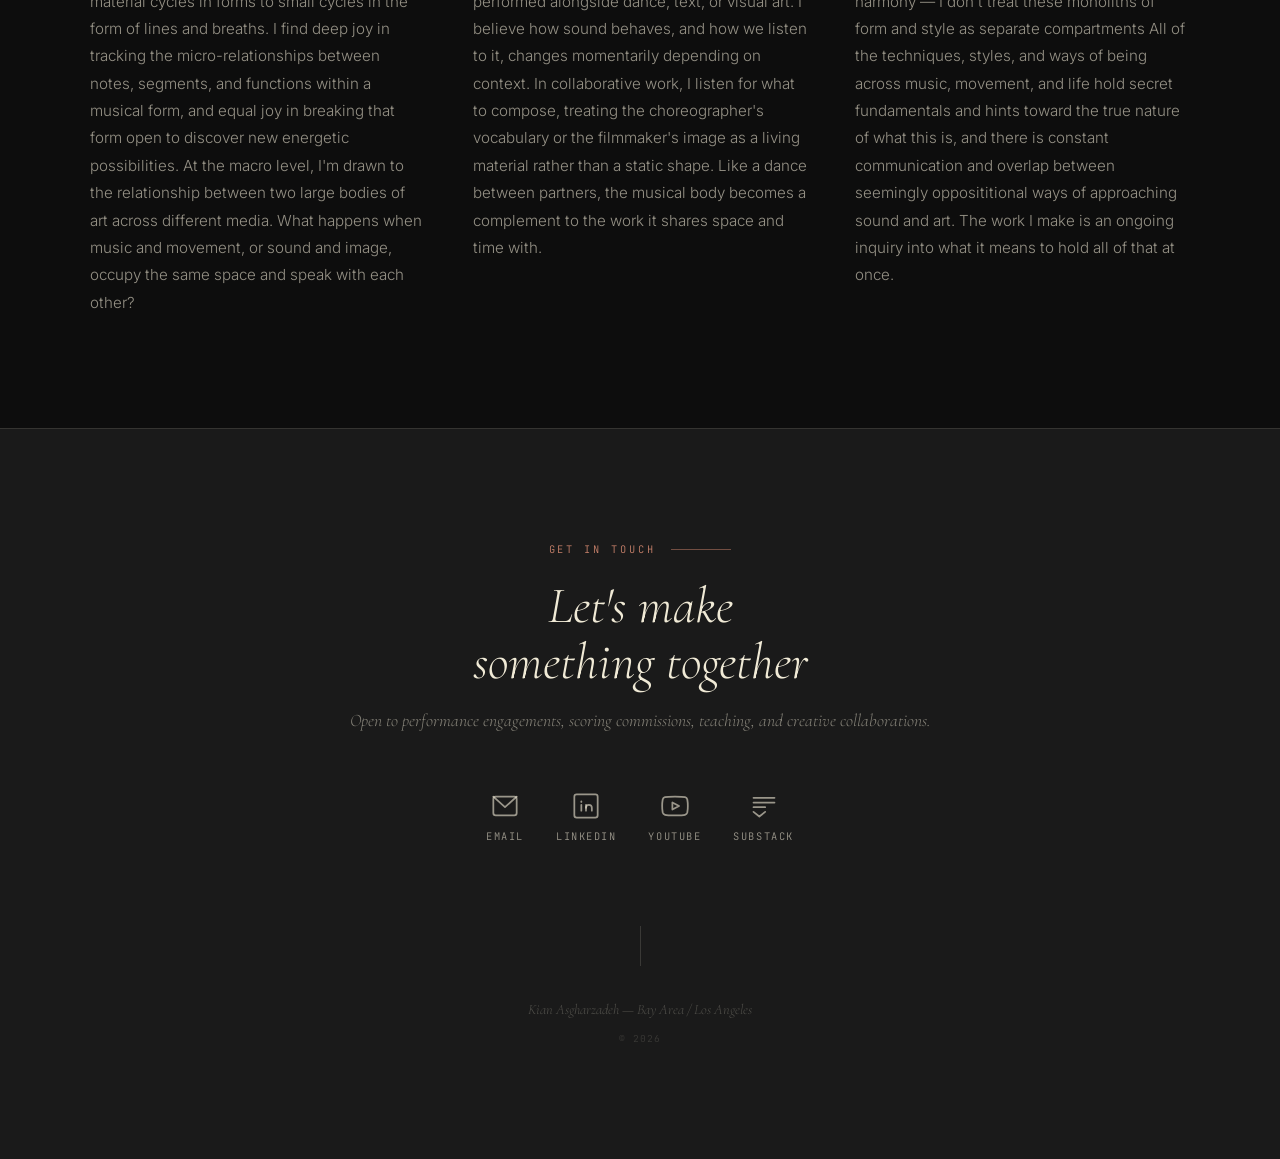
==== commit d6f9a89b: "Repertoire: add search, play icons, and click-to-YouTube for linked pieces" ====
--- a/index.html
+++ b/index.html
@@ -486,6 +486,75 @@
       opacity: 0.75;
     }
 
+    .rep-search-wrap {
+      margin-left: auto;
+      display: flex;
+      align-items: center;
+    }
+
+    .rep-search {
+      font-family: 'JetBrains Mono', monospace;
+      font-size: 0.68rem;
+      letter-spacing: 0.12em;
+      text-transform: uppercase;
+      padding: 0.5rem 1.4rem;
+      border: 1px solid rgba(240,234,214,0.2);
+      background: transparent;
+      color: rgba(240,234,214,0.75);
+      outline: none;
+      width: 180px;
+      transition: border-color 0.2s, color 0.2s, width 0.3s;
+      -webkit-appearance: none;
+      appearance: none;
+    }
+
+    .rep-search::placeholder {
+      color: rgba(240,234,214,0.3);
+      letter-spacing: 0.12em;
+      text-transform: uppercase;
+    }
+
+    .rep-search:focus {
+      border-color: var(--gold);
+      color: var(--ivory);
+      width: 220px;
+    }
+
+    .rep-search::-webkit-search-cancel-button {
+      filter: invert(1) opacity(0.4);
+      cursor: pointer;
+    }
+
+    .piece-list li.has-link {
+      cursor: pointer;
+      transition: background 0.2s, box-shadow 0.2s;
+    }
+
+    .piece-list li.has-link:hover {
+      background: rgba(201,130,107,0.08);
+      box-shadow: inset 2px 0 0 var(--rose);
+    }
+
+    .play-badge {
+      display: inline-flex;
+      align-items: center;
+      margin-left: 0.45rem;
+      vertical-align: middle;
+      color: var(--rose);
+      opacity: 0.75;
+      transition: opacity 0.2s;
+    }
+
+    .piece-list li.has-link:hover .play-badge {
+      opacity: 1;
+    }
+
+    .play-badge svg {
+      width: 9px;
+      height: 9px;
+      fill: currentColor;
+    }
+
     /* ── PHILOSOPHY ──────────────────────────────────── */
     #philosophy {
       background: var(--ink);
@@ -610,6 +679,9 @@
       .philosophy-grid { grid-template-columns: 1fr; gap: 2.5rem; }
       .videos-grid { grid-template-columns: 1fr; }
       .piece-list { columns: 1; }
+      .rep-search-wrap { margin-left: 0; width: 100%; }
+      .rep-search { width: 100%; }
+      .rep-search:focus { width: 100%; }
     }
 
     @media (prefers-reduced-motion: reduce) {
@@ -800,6 +872,9 @@
         <button class="rep-tab active" data-tab="classical">Classical</button>
         <button class="rep-tab" data-tab="latin">Latin &amp; Jazz</button>
         <button class="rep-tab" data-tab="original">Original Compositions</button>
+        <div class="rep-search-wrap">
+          <input class="rep-search" type="search" placeholder="Search…" autocomplete="off" spellcheck="false" />
+        </div>
       </div>
 
       <!-- CLASSICAL -->
@@ -835,9 +910,9 @@
             <p class="piece-title">Étude in C Major, Op. 10 No. 1</p>
             <p class="piece-instrumentation">Solo Piano</p>
           </li>
-          <li>
+          <li class="has-link" data-href="https://www.youtube.com/watch?v=-p_qFqwU2hY">
             <p class="piece-composer">Frédéric Chopin</p>
-            <p class="piece-title">Ballade No. 1 in G Minor, Op. 23</p>
+            <p class="piece-title">Ballade No. 1 in G Minor, Op. 23 <span class="play-badge" aria-label="Watch recording"><svg viewBox="0 0 10 10"><polygon points="2,1 9,5 2,9"/></svg></span></p>
             <p class="piece-instrumentation">Solo Piano</p>
           </li>
           <li>
@@ -895,9 +970,9 @@
             <p class="piece-title">Concert Étude Op. 40 No. 1, "Prelude"</p>
             <p class="piece-instrumentation">Solo Piano</p>
           </li>
-          <li>
+          <li class="has-link" data-href="https://www.youtube.com/watch?v=8tmLyVkCfiU">
             <p class="piece-composer">Nikolai Kapustin</p>
-            <p class="piece-title">Concert Étude Op. 40 No. 2, "Reverie"</p>
+            <p class="piece-title">Concert Étude Op. 40 No. 2, "Reverie" <span class="play-badge" aria-label="Watch recording"><svg viewBox="0 0 10 10"><polygon points="2,1 9,5 2,9"/></svg></span></p>
             <p class="piece-instrumentation">Solo Piano</p>
           </li>
           <li>
@@ -1052,9 +1127,9 @@
       <!-- ORIGINAL COMPOSITIONS -->
       <div class="rep-panel" id="rep-original">
         <ul class="piece-list">
-          <li>
+          <li class="has-link" data-href="https://www.youtube.com/watch?v=QFVUM3DdN6g">
             <p class="piece-composer">Kian Asgharzadeh</p>
-            <p class="piece-title">Tableau No. 1</p>
+            <p class="piece-title">Tableau No. 1 <span class="play-badge" aria-label="Watch recording"><svg viewBox="0 0 10 10"><polygon points="2,1 9,5 2,9"/></svg></span></p>
             <p class="piece-instrumentation">Solo Piano</p>
           </li>
           <li>
@@ -1062,9 +1137,9 @@
             <p class="piece-title">Tableau No. 2</p>
             <p class="piece-instrumentation">Solo Piano</p>
           </li>
-          <li>
+          <li class="has-link" data-href="https://www.youtube.com/watch?v=CSKkhAQonzY">
             <p class="piece-composer">Kian Asgharzadeh</p>
-            <p class="piece-title">Vignette No. 1</p>
+            <p class="piece-title">Vignette No. 1 <span class="play-badge" aria-label="Watch recording"><svg viewBox="0 0 10 10"><polygon points="2,1 9,5 2,9"/></svg></span></p>
             <p class="piece-instrumentation">Solo Piano</p>
           </li>
         </ul>
@@ -1200,6 +1275,23 @@
         repPanels.forEach(p => p.classList.remove('active'));
         tab.classList.add('active');
         document.getElementById('rep-' + tab.dataset.tab).classList.add('active');
+      });
+    });
+
+    // Repertoire search
+    const repSearch = document.querySelector('.rep-search');
+    repSearch.addEventListener('input', () => {
+      const q = repSearch.value.toLowerCase().trim();
+      document.querySelectorAll('.piece-list li').forEach(li => {
+        const match = !q || li.textContent.toLowerCase().includes(q);
+        li.style.display = match ? '' : 'none';
+      });
+    });
+
+    // Click-to-navigate for linked pieces
+    document.querySelectorAll('.piece-list li.has-link').forEach(li => {
+      li.addEventListener('click', () => {
+        window.open(li.dataset.href, '_blank', 'noopener');
       });
     });
 
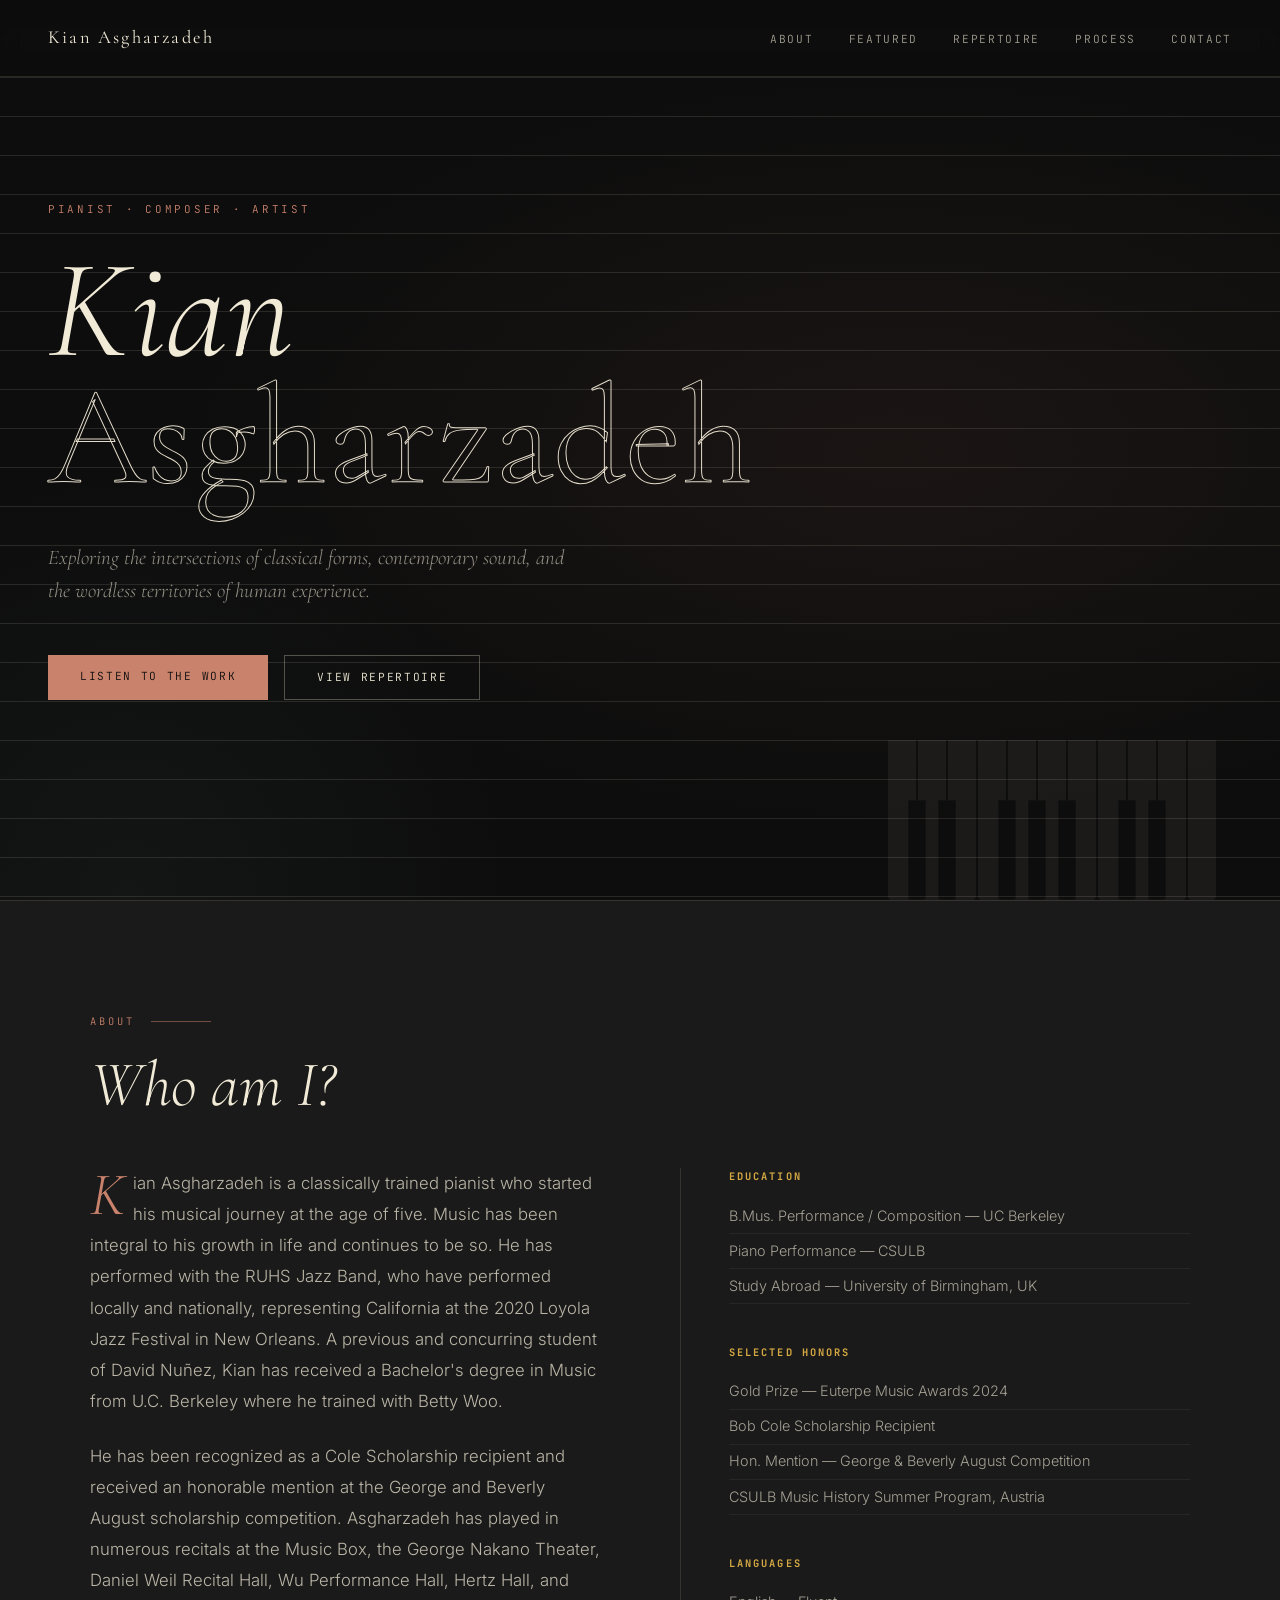
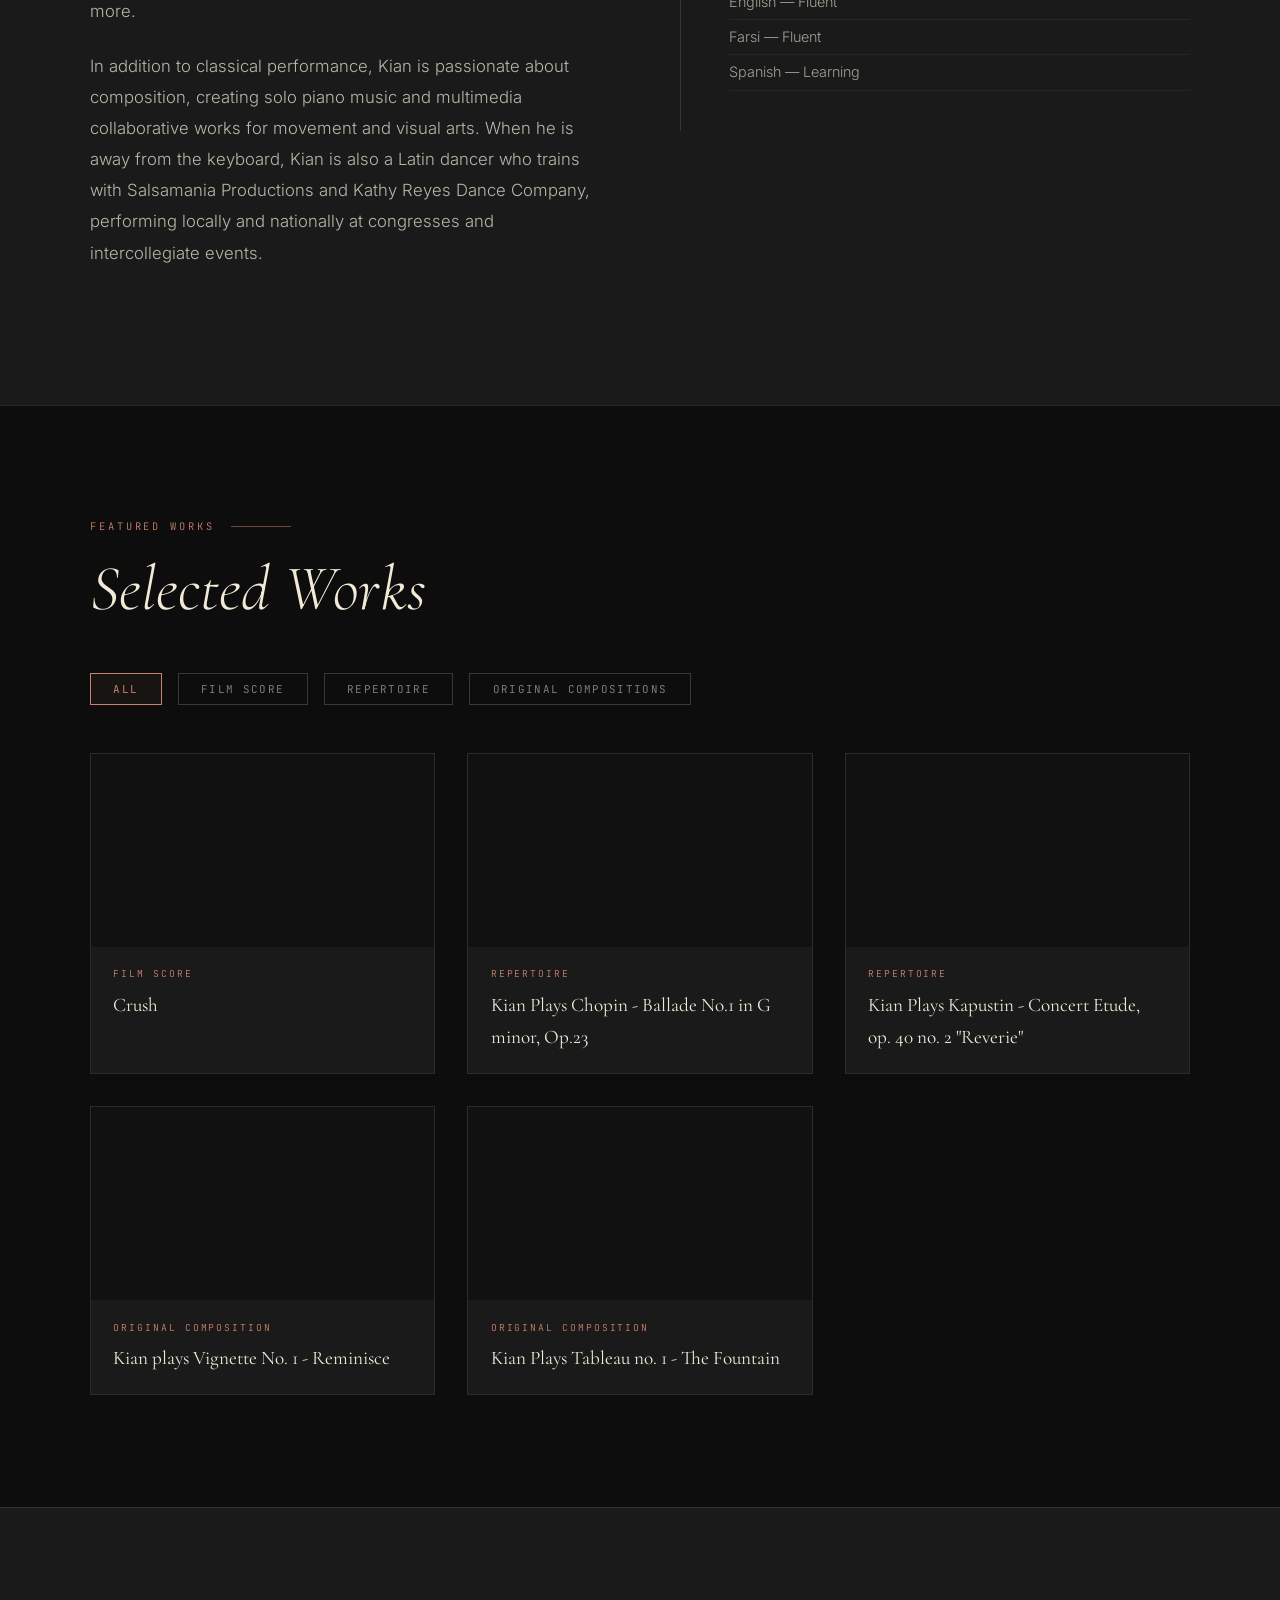
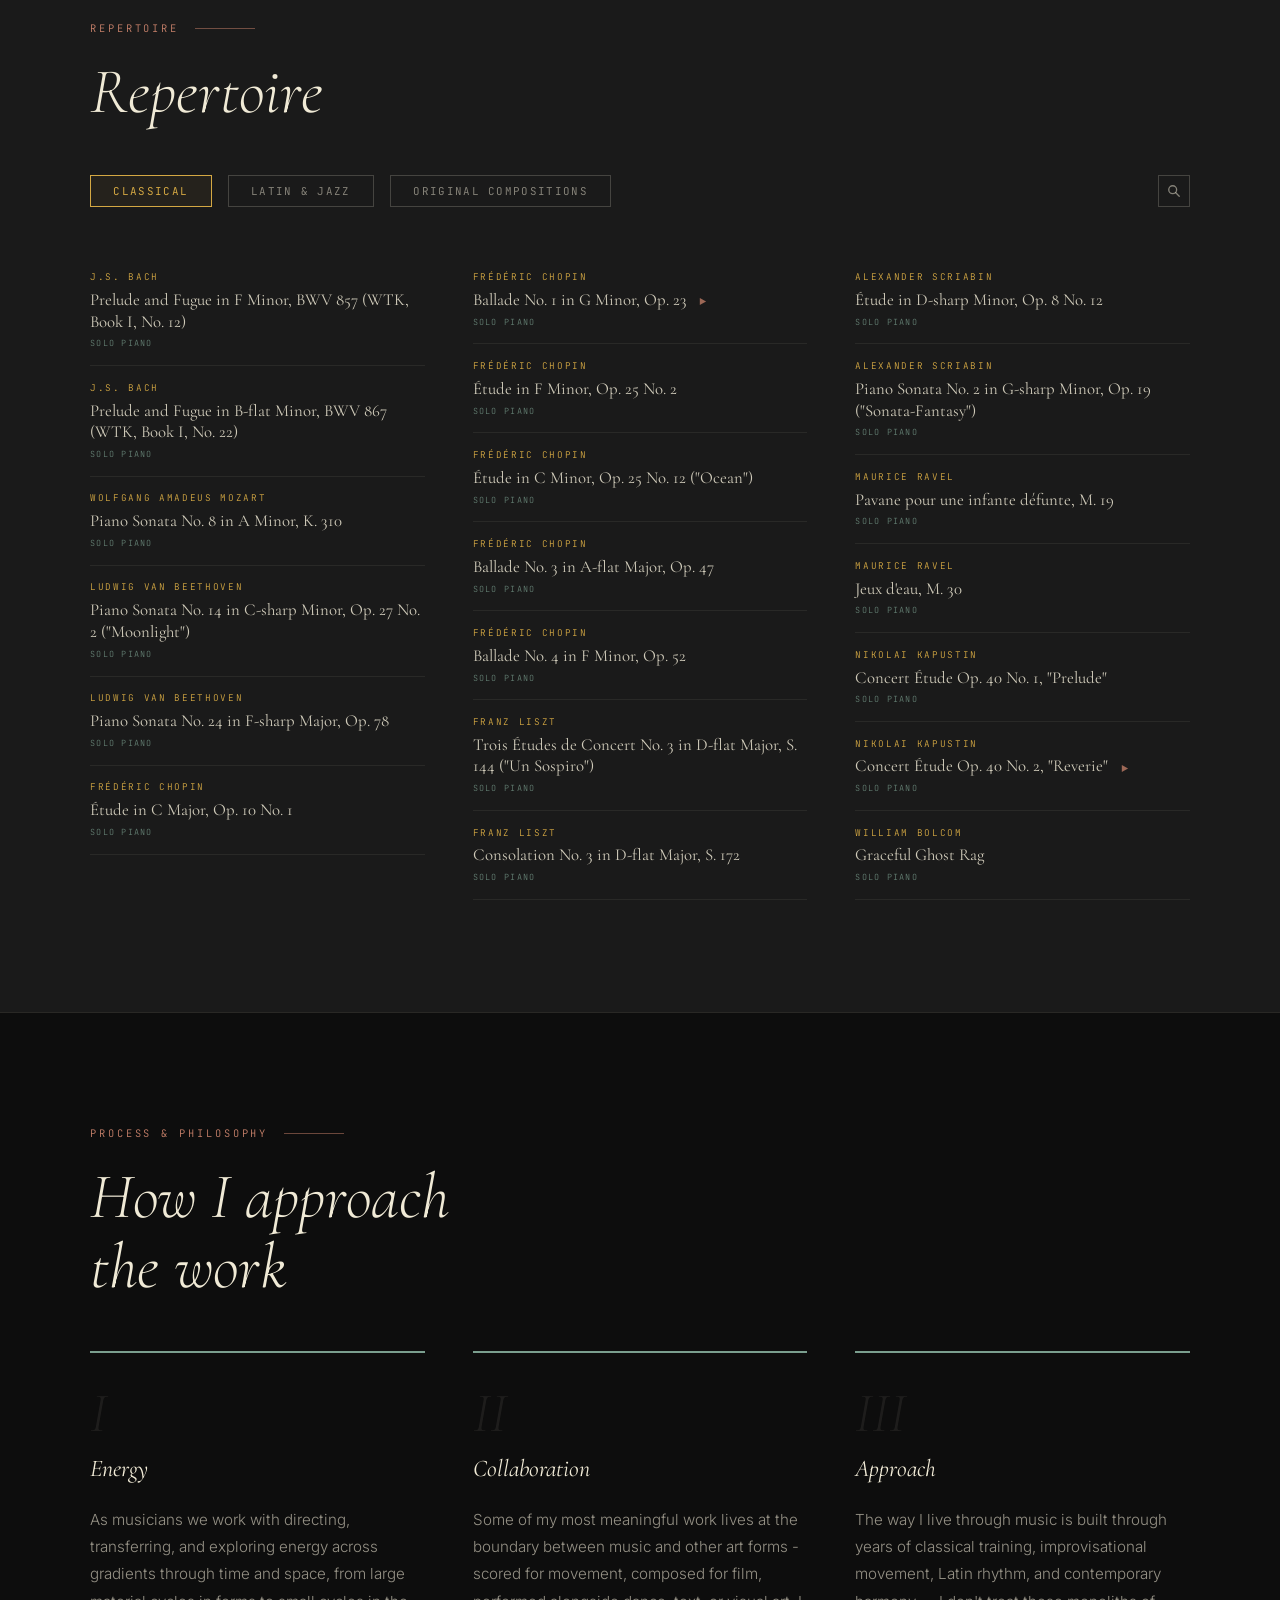
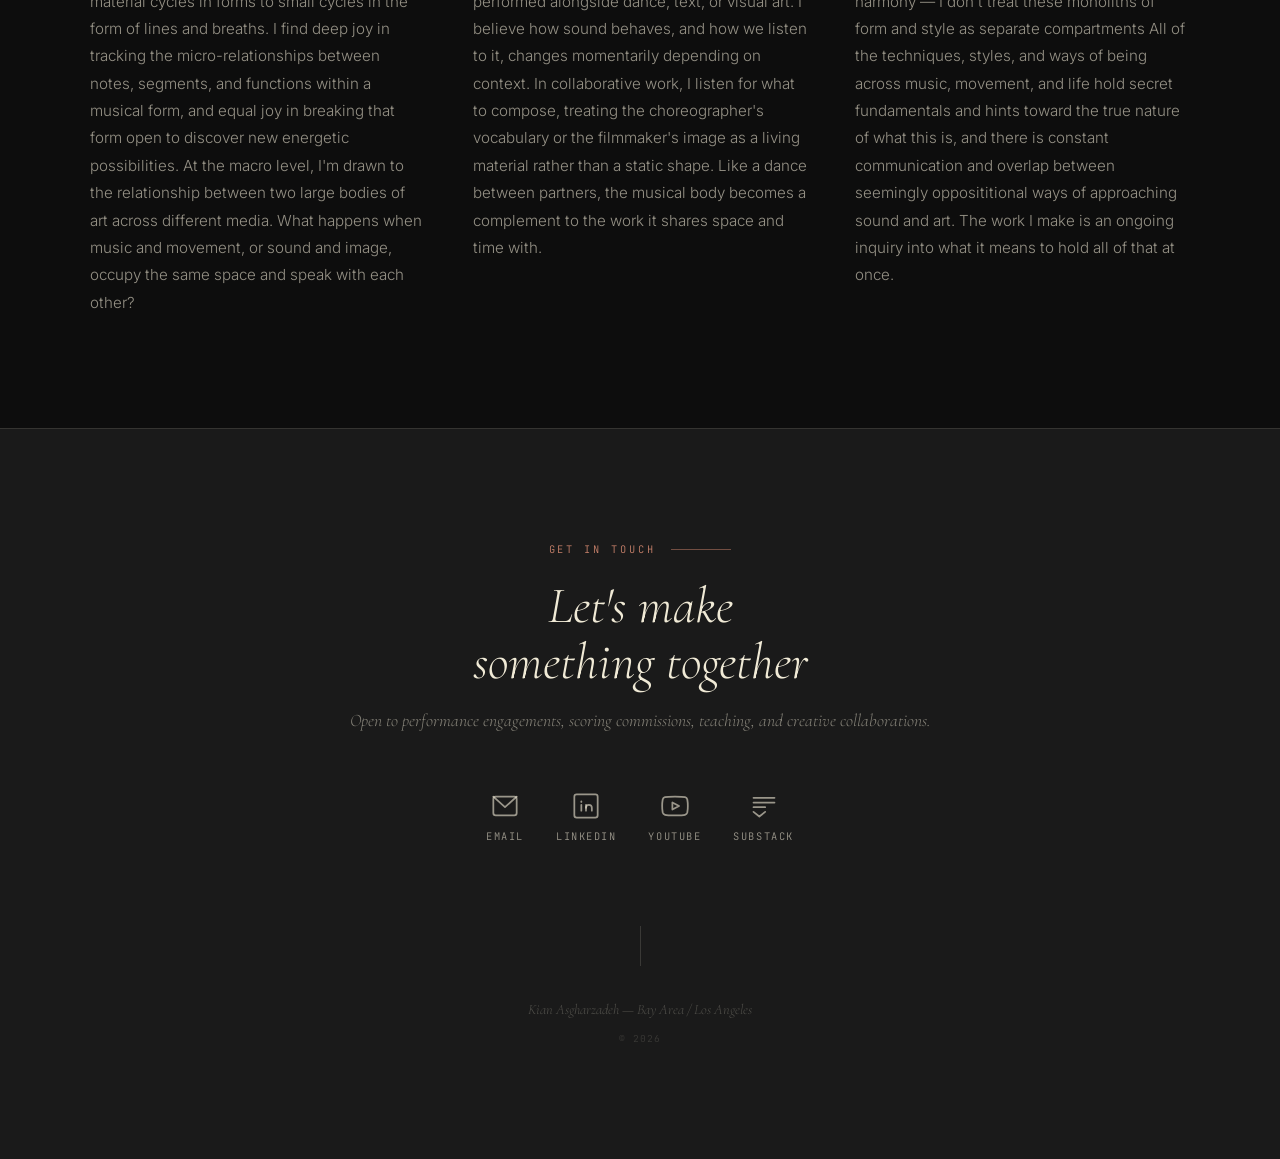
==== commit f5fb16eb: "Repertoire: square search icon, cross-tab search, universal hover wash" ====
--- a/index.html
+++ b/index.html
@@ -457,6 +457,11 @@
       padding: 0.9rem 0;
       border-bottom: 1px solid rgba(240,234,214,0.07);
       break-inside: avoid;
+      transition: background 0.2s;
+    }
+
+    .piece-list li:hover {
+      background: rgba(201,130,107,0.08);
     }
 
     .piece-composer {
@@ -492,32 +497,67 @@
       align-items: center;
     }
 
+    .rep-search-btn {
+      padding: 0.5rem;
+      border: 1px solid rgba(240,234,214,0.2);
+      background: transparent;
+      color: rgba(240,234,214,0.5);
+      cursor: pointer;
+      display: flex;
+      align-items: center;
+      justify-content: center;
+      flex-shrink: 0;
+      transition: border-color 0.2s, color 0.2s, background 0.2s;
+    }
+
+    .rep-search-btn svg {
+      width: 14px;
+      height: 14px;
+      stroke: currentColor;
+      fill: none;
+      stroke-width: 1.5;
+      stroke-linecap: round;
+    }
+
+    .rep-search-btn:hover,
+    .rep-search-wrap.expanded .rep-search-btn {
+      border-color: var(--gold);
+      color: var(--gold);
+      background: rgba(212,168,67,0.06);
+    }
+
     .rep-search {
       font-family: 'JetBrains Mono', monospace;
       font-size: 0.68rem;
       letter-spacing: 0.12em;
       text-transform: uppercase;
-      padding: 0.5rem 1.4rem;
-      border: 1px solid rgba(240,234,214,0.2);
+      width: 0;
+      padding: 0;
+      border: 1px solid transparent;
+      border-right: none;
       background: transparent;
       color: rgba(240,234,214,0.75);
       outline: none;
-      width: 180px;
-      transition: border-color 0.2s, color 0.2s, width 0.3s;
+      overflow: hidden;
+      transition: width 0.35s ease, padding 0.35s ease, border-color 0.2s;
       -webkit-appearance: none;
       appearance: none;
     }
 
+    .rep-search-wrap.expanded .rep-search {
+      width: 200px;
+      padding: 0.5rem 1rem;
+      border-color: rgba(240,234,214,0.2);
+    }
+
+    .rep-search-wrap.expanded .rep-search:focus {
+      border-color: var(--gold);
+      color: var(--ivory);
+    }
+
     .rep-search::placeholder {
       color: rgba(240,234,214,0.3);
-      letter-spacing: 0.12em;
-      text-transform: uppercase;
-    }
-
-    .rep-search:focus {
-      border-color: var(--gold);
-      color: var(--ivory);
-      width: 220px;
+      letter-spacing: 0.08em;
     }
 
     .rep-search::-webkit-search-cancel-button {
@@ -527,12 +567,6 @@
 
     .piece-list li.has-link {
       cursor: pointer;
-      transition: background 0.2s, box-shadow 0.2s;
-    }
-
-    .piece-list li.has-link:hover {
-      background: rgba(201,130,107,0.08);
-      box-shadow: inset 2px 0 0 var(--rose);
     }
 
     .play-badge {
@@ -679,9 +713,8 @@
       .philosophy-grid { grid-template-columns: 1fr; gap: 2.5rem; }
       .videos-grid { grid-template-columns: 1fr; }
       .piece-list { columns: 1; }
-      .rep-search-wrap { margin-left: 0; width: 100%; }
-      .rep-search { width: 100%; }
-      .rep-search:focus { width: 100%; }
+      .rep-search-wrap { margin-left: 0; }
+      .rep-search-wrap.expanded .rep-search { width: 150px; }
     }
 
     @media (prefers-reduced-motion: reduce) {
@@ -873,7 +906,10 @@
         <button class="rep-tab" data-tab="latin">Latin &amp; Jazz</button>
         <button class="rep-tab" data-tab="original">Original Compositions</button>
         <div class="rep-search-wrap">
-          <input class="rep-search" type="search" placeholder="Search…" autocomplete="off" spellcheck="false" />
+          <input class="rep-search" type="search" placeholder="Search repertoire…" autocomplete="off" spellcheck="false" />
+          <button class="rep-search-btn" aria-label="Search repertoire">
+            <svg viewBox="0 0 16 16" stroke-linecap="round" stroke-linejoin="round"><circle cx="6.5" cy="6.5" r="4.5"/><line x1="10" y1="10" x2="14" y2="14"/></svg>
+          </button>
         </div>
       </div>
 
@@ -1265,12 +1301,23 @@
       });
     });
 
-    // Repertoire tabs
+    // Repertoire tabs + search
     const repTabs = document.querySelectorAll('.rep-tab');
     const repPanels = document.querySelectorAll('.rep-panel');
+    const repSearchWrap = document.querySelector('.rep-search-wrap');
+    const repSearchBtn = document.querySelector('.rep-search-btn');
+    const repSearch = document.querySelector('.rep-search');
+
+    function clearSearch() {
+      repSearch.value = '';
+      repPanels.forEach(p => { p.style.display = ''; });
+      document.querySelectorAll('.piece-list li').forEach(li => { li.style.display = ''; });
+      repSearchWrap.classList.remove('expanded');
+    }
 
     repTabs.forEach(tab => {
       tab.addEventListener('click', () => {
+        clearSearch();
         repTabs.forEach(t => t.classList.remove('active'));
         repPanels.forEach(p => p.classList.remove('active'));
         tab.classList.add('active');
@@ -1278,14 +1325,36 @@
       });
     });
 
-    // Repertoire search
-    const repSearch = document.querySelector('.rep-search');
+    repSearchBtn.addEventListener('click', () => {
+      if (repSearchWrap.classList.contains('expanded')) {
+        clearSearch();
+      } else {
+        repSearchWrap.classList.add('expanded');
+        requestAnimationFrame(() => repSearch.focus());
+      }
+    });
+
+    repSearch.addEventListener('blur', () => {
+      if (!repSearch.value) {
+        repSearchWrap.classList.remove('expanded');
+      }
+    });
+
+    repSearch.addEventListener('keydown', e => {
+      if (e.key === 'Escape') { clearSearch(); }
+    });
+
     repSearch.addEventListener('input', () => {
       const q = repSearch.value.toLowerCase().trim();
-      document.querySelectorAll('.piece-list li').forEach(li => {
-        const match = !q || li.textContent.toLowerCase().includes(q);
-        li.style.display = match ? '' : 'none';
-      });
+      if (q) {
+        repPanels.forEach(p => { p.style.display = 'block'; });
+        document.querySelectorAll('.piece-list li').forEach(li => {
+          li.style.display = li.textContent.toLowerCase().includes(q) ? '' : 'none';
+        });
+      } else {
+        repPanels.forEach(p => { p.style.display = ''; });
+        document.querySelectorAll('.piece-list li').forEach(li => { li.style.display = ''; });
+      }
     });
 
     // Click-to-navigate for linked pieces
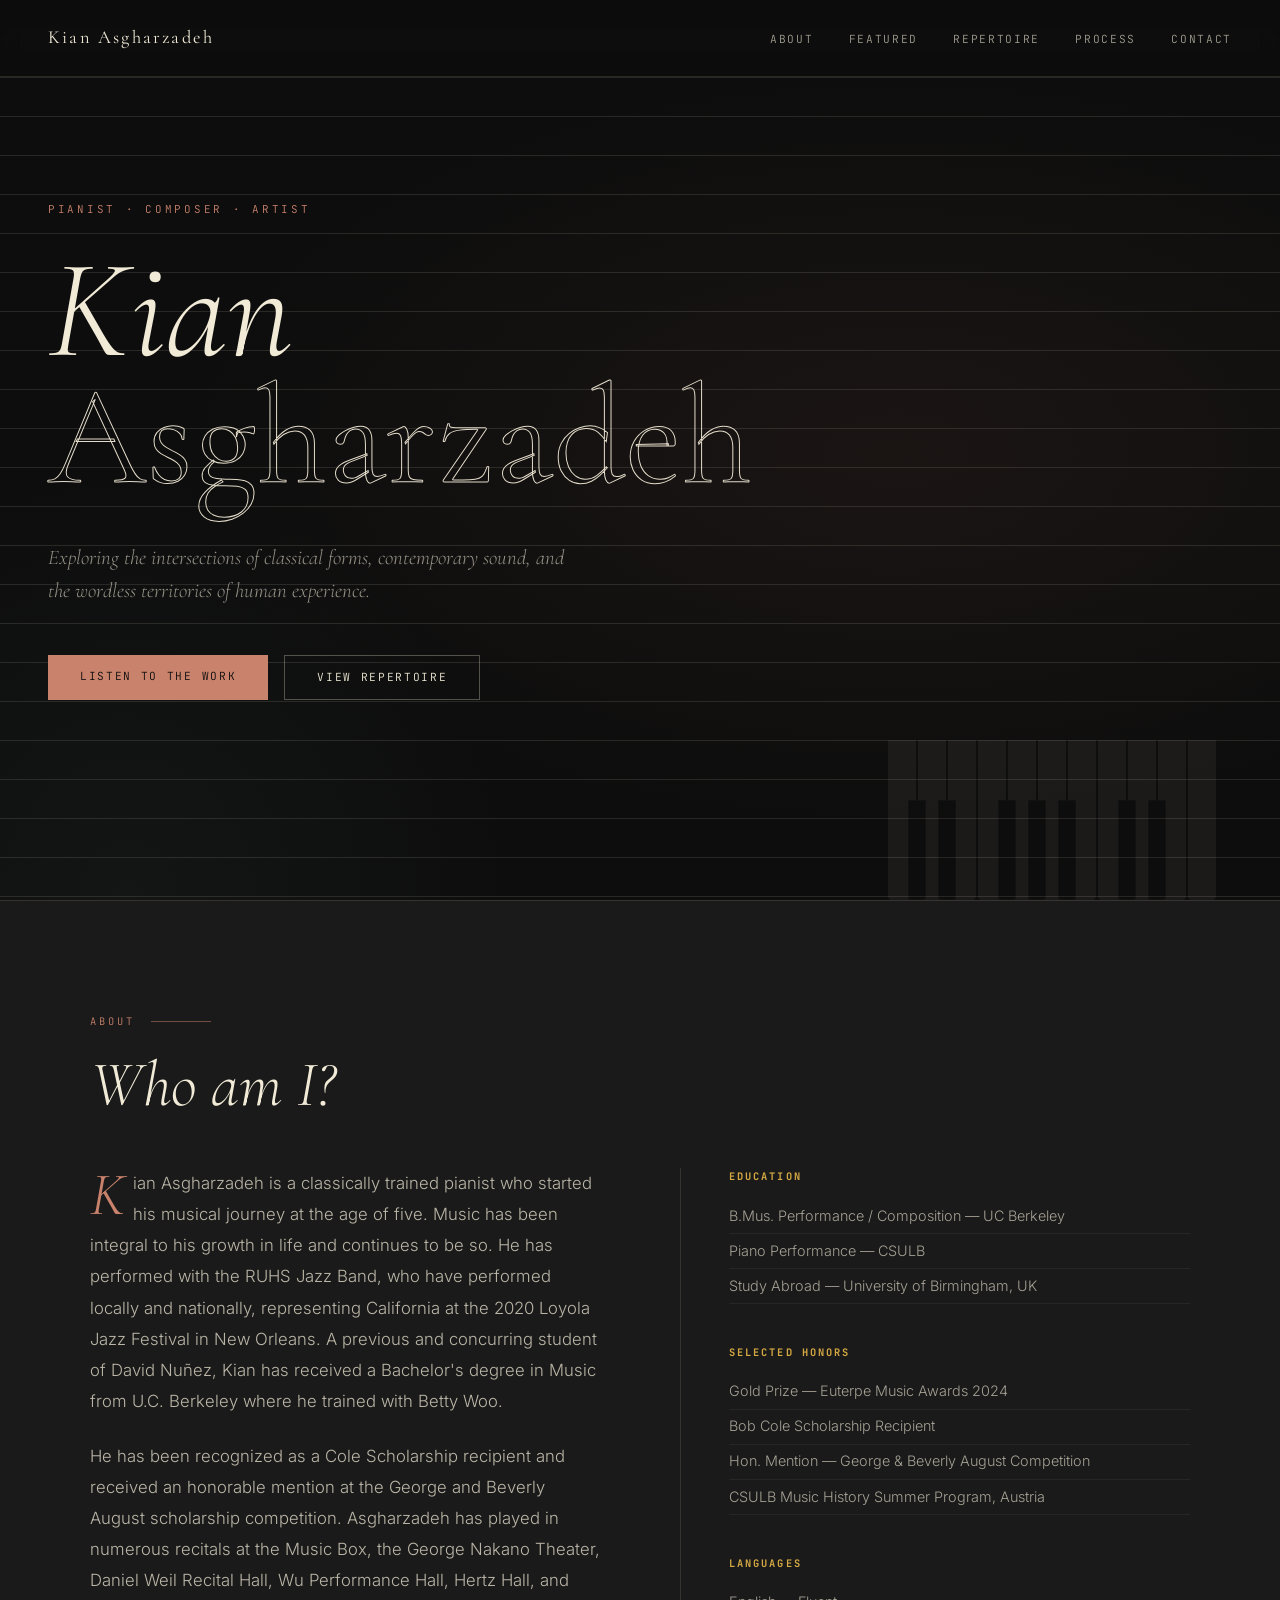
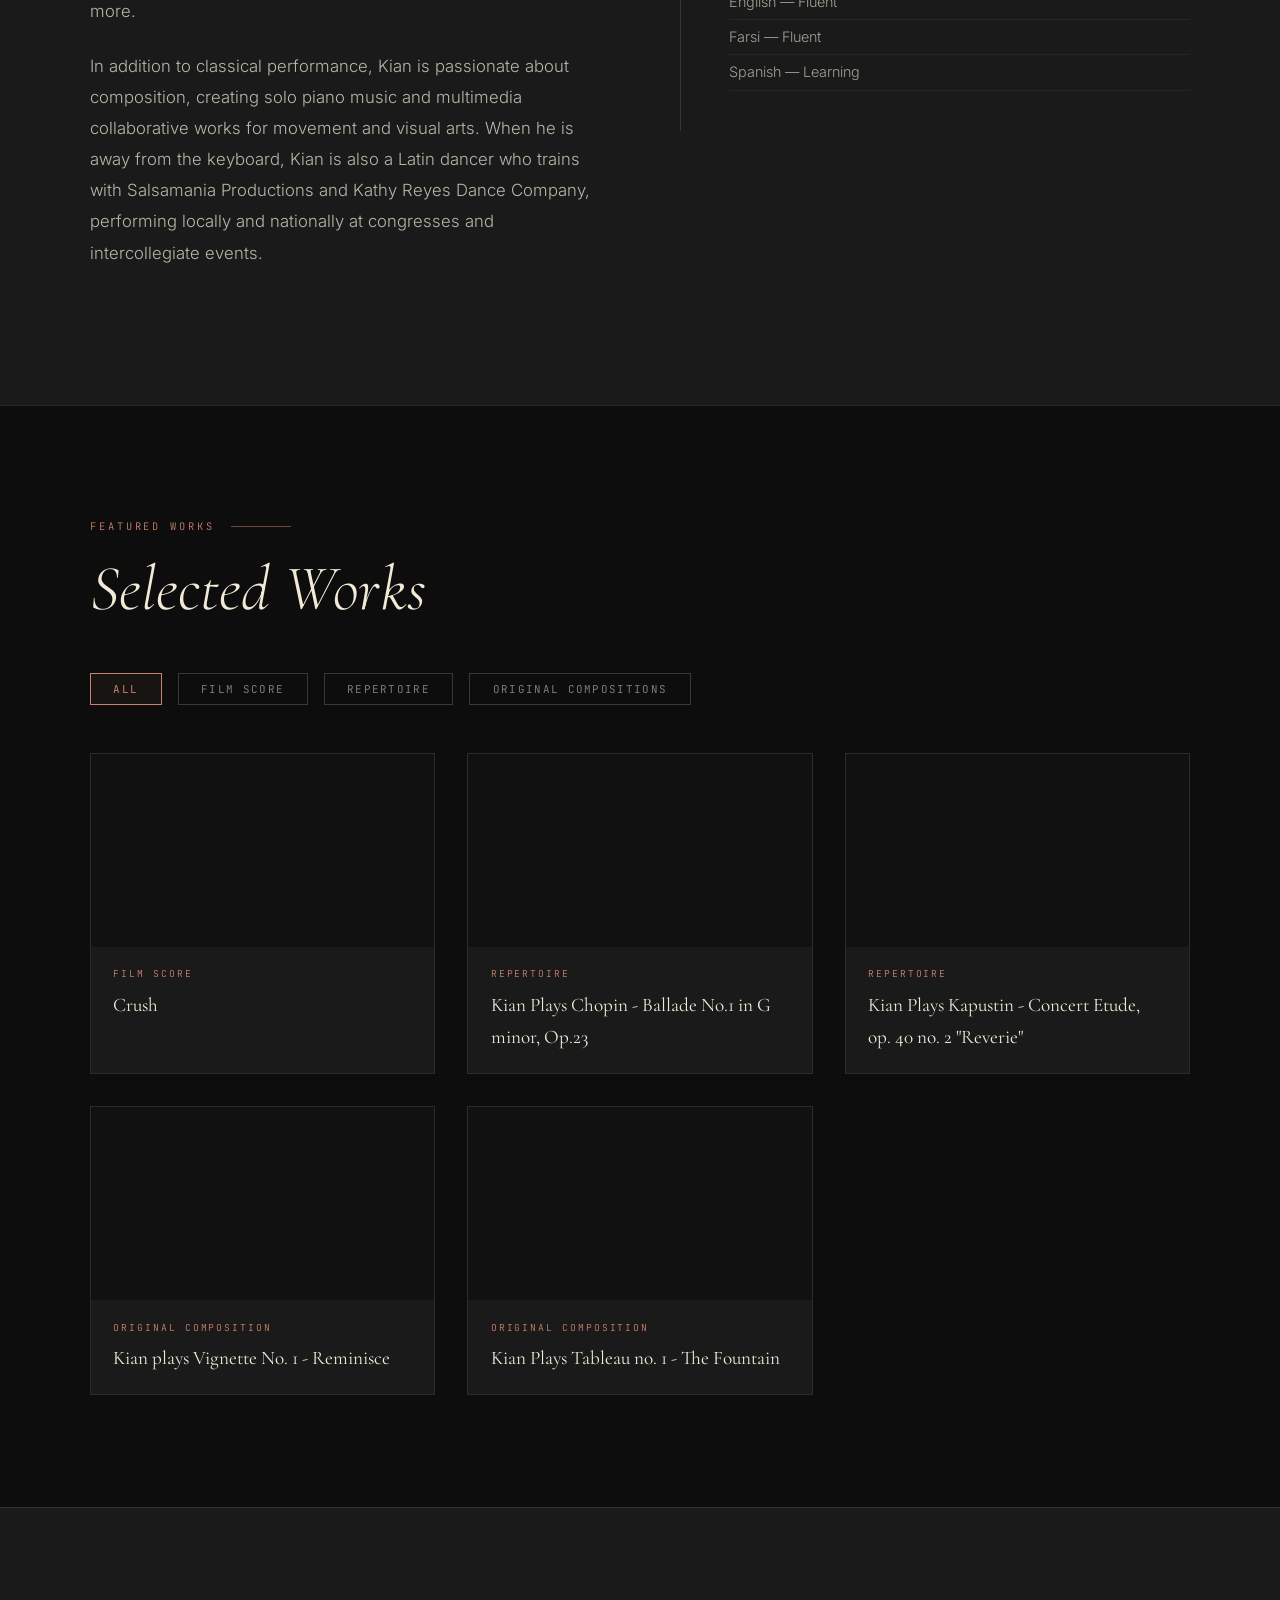
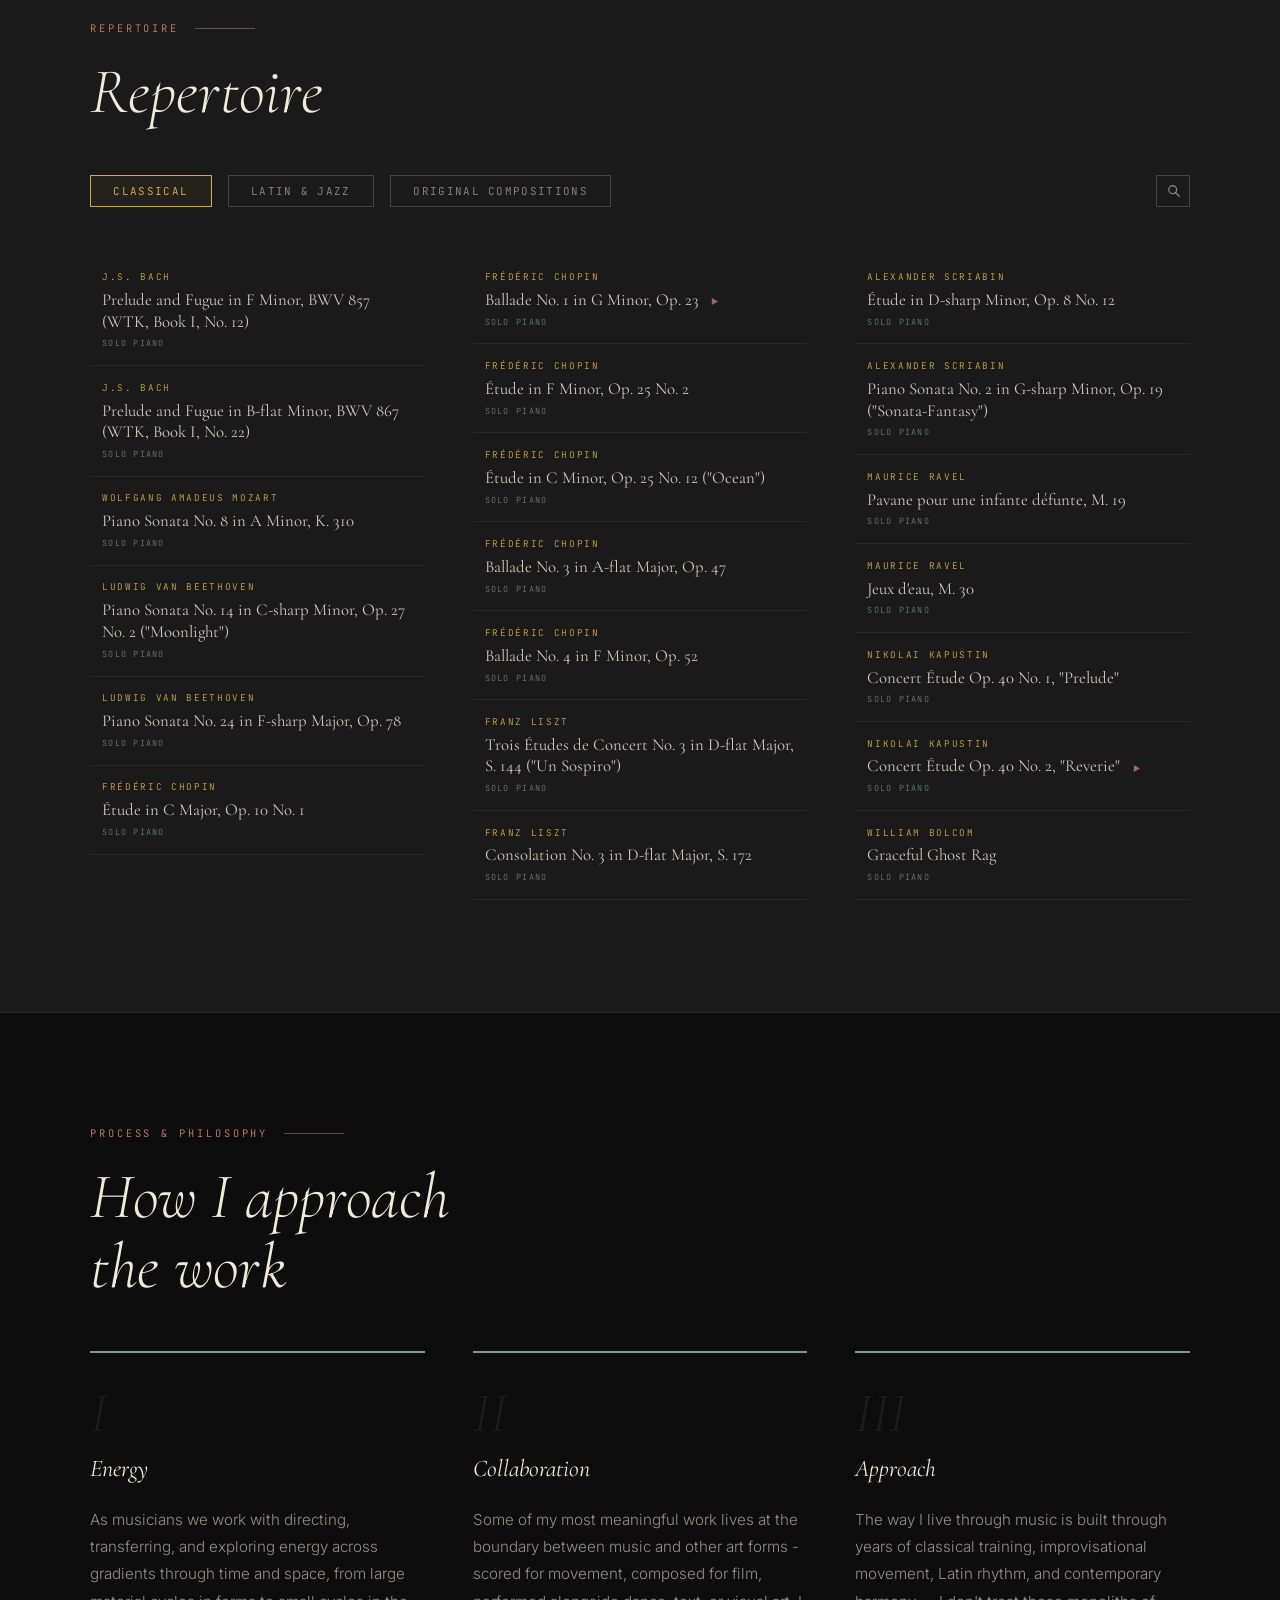
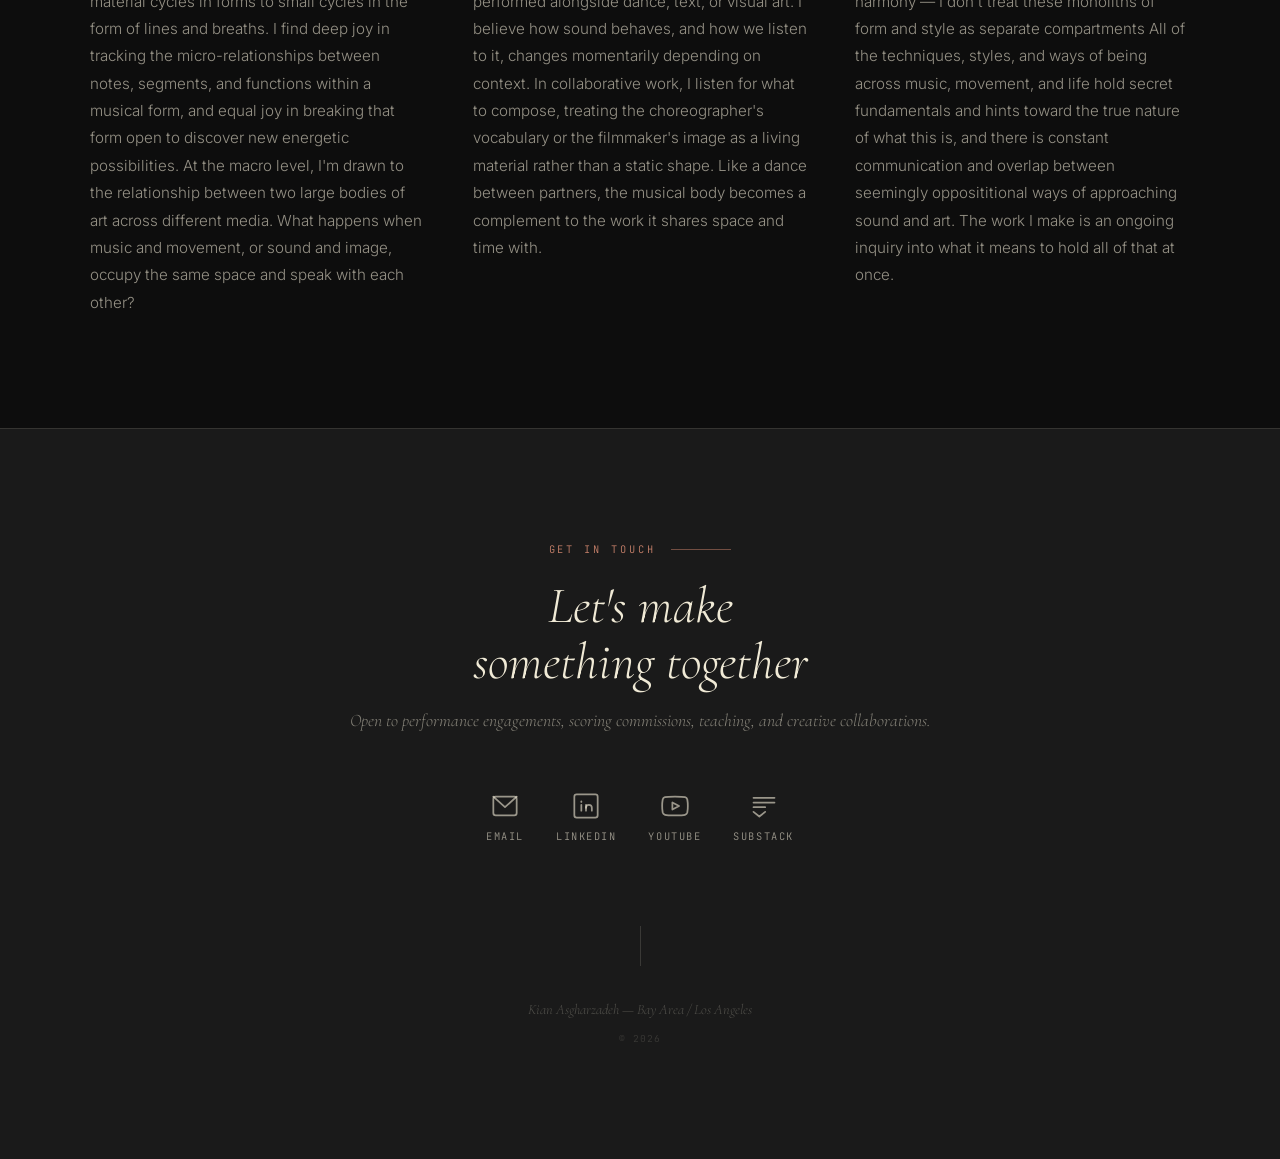
==== commit e8efd06d: "Repertoire: inset text padding, elongating search toggle" ====
--- a/index.html
+++ b/index.html
@@ -454,7 +454,7 @@
     }
 
     .piece-list li {
-      padding: 0.9rem 0;
+      padding: 0.9rem 0.75rem;
       border-bottom: 1px solid rgba(240,234,214,0.07);
       break-inside: avoid;
       transition: background 0.2s;
@@ -493,24 +493,45 @@
 
     .rep-search-wrap {
       margin-left: auto;
+    }
+
+    .rep-search-toggle {
       display: flex;
       align-items: center;
-    }
-
-    .rep-search-btn {
-      padding: 0.5rem;
       border: 1px solid rgba(240,234,214,0.2);
       background: transparent;
-      color: rgba(240,234,214,0.5);
-      cursor: pointer;
+      overflow: hidden;
+      width: 34px;
+      transition: width 0.35s ease, border-color 0.2s, background 0.2s;
+    }
+
+    .rep-search-wrap.expanded .rep-search-toggle {
+      width: 230px;
+      border-color: rgba(240,234,214,0.3);
+    }
+
+    .rep-search-wrap.expanded .rep-search-toggle:focus-within {
+      border-color: var(--gold);
+    }
+
+    .rep-search-icon {
+      flex-shrink: 0;
+      width: 34px;
       display: flex;
       align-items: center;
       justify-content: center;
-      flex-shrink: 0;
-      transition: border-color 0.2s, color 0.2s, background 0.2s;
-    }
-
-    .rep-search-btn svg {
+      padding: 0.5rem;
+      color: rgba(240,234,214,0.5);
+      cursor: pointer;
+      transition: color 0.2s;
+    }
+
+    .rep-search-toggle:hover .rep-search-icon,
+    .rep-search-wrap.expanded .rep-search-icon {
+      color: var(--gold);
+    }
+
+    .rep-search-icon svg {
       width: 14px;
       height: 14px;
       stroke: currentColor;
@@ -519,50 +540,36 @@
       stroke-linecap: round;
     }
 
-    .rep-search-btn:hover,
-    .rep-search-wrap.expanded .rep-search-btn {
-      border-color: var(--gold);
-      color: var(--gold);
-      background: rgba(212,168,67,0.06);
-    }
-
     .rep-search {
       font-family: 'JetBrains Mono', monospace;
       font-size: 0.68rem;
-      letter-spacing: 0.12em;
-      text-transform: uppercase;
-      width: 0;
-      padding: 0;
-      border: 1px solid transparent;
-      border-right: none;
+      letter-spacing: 0.1em;
+      flex: 1;
+      padding: 0.5rem 0.5rem 0.5rem 0;
+      border: none;
       background: transparent;
-      color: rgba(240,234,214,0.75);
+      color: var(--ivory);
       outline: none;
-      overflow: hidden;
-      transition: width 0.35s ease, padding 0.35s ease, border-color 0.2s;
+      opacity: 0;
+      pointer-events: none;
+      transition: opacity 0.15s 0.15s;
       -webkit-appearance: none;
       appearance: none;
     }
 
     .rep-search-wrap.expanded .rep-search {
-      width: 200px;
-      padding: 0.5rem 1rem;
-      border-color: rgba(240,234,214,0.2);
-    }
-
-    .rep-search-wrap.expanded .rep-search:focus {
-      border-color: var(--gold);
-      color: var(--ivory);
+      opacity: 1;
+      pointer-events: auto;
     }
 
     .rep-search::placeholder {
       color: rgba(240,234,214,0.3);
-      letter-spacing: 0.08em;
     }
 
     .rep-search::-webkit-search-cancel-button {
       filter: invert(1) opacity(0.4);
       cursor: pointer;
+      margin-right: 0.3rem;
     }
 
     .piece-list li.has-link {
@@ -714,7 +721,7 @@
       .videos-grid { grid-template-columns: 1fr; }
       .piece-list { columns: 1; }
       .rep-search-wrap { margin-left: 0; }
-      .rep-search-wrap.expanded .rep-search { width: 150px; }
+      .rep-search-wrap.expanded .rep-search-toggle { width: 180px; }
     }
 
     @media (prefers-reduced-motion: reduce) {
@@ -906,10 +913,12 @@
         <button class="rep-tab" data-tab="latin">Latin &amp; Jazz</button>
         <button class="rep-tab" data-tab="original">Original Compositions</button>
         <div class="rep-search-wrap">
-          <input class="rep-search" type="search" placeholder="Search repertoire…" autocomplete="off" spellcheck="false" />
-          <button class="rep-search-btn" aria-label="Search repertoire">
-            <svg viewBox="0 0 16 16" stroke-linecap="round" stroke-linejoin="round"><circle cx="6.5" cy="6.5" r="4.5"/><line x1="10" y1="10" x2="14" y2="14"/></svg>
-          </button>
+          <div class="rep-search-toggle">
+            <span class="rep-search-icon" role="button" tabindex="0" aria-label="Search repertoire">
+              <svg viewBox="0 0 16 16" stroke-linecap="round" stroke-linejoin="round"><circle cx="6.5" cy="6.5" r="4.5"/><line x1="10" y1="10" x2="14" y2="14"/></svg>
+            </span>
+            <input class="rep-search" type="search" placeholder="Search repertoire…" autocomplete="off" spellcheck="false" />
+          </div>
         </div>
       </div>
 
@@ -1305,7 +1314,7 @@
     const repTabs = document.querySelectorAll('.rep-tab');
     const repPanels = document.querySelectorAll('.rep-panel');
     const repSearchWrap = document.querySelector('.rep-search-wrap');
-    const repSearchBtn = document.querySelector('.rep-search-btn');
+    const repSearchIcon = document.querySelector('.rep-search-icon');
     const repSearch = document.querySelector('.rep-search');
 
     function clearSearch() {
@@ -1325,7 +1334,7 @@
       });
     });
 
-    repSearchBtn.addEventListener('click', () => {
+    repSearchIcon.addEventListener('click', () => {
       if (repSearchWrap.classList.contains('expanded')) {
         clearSearch();
       } else {
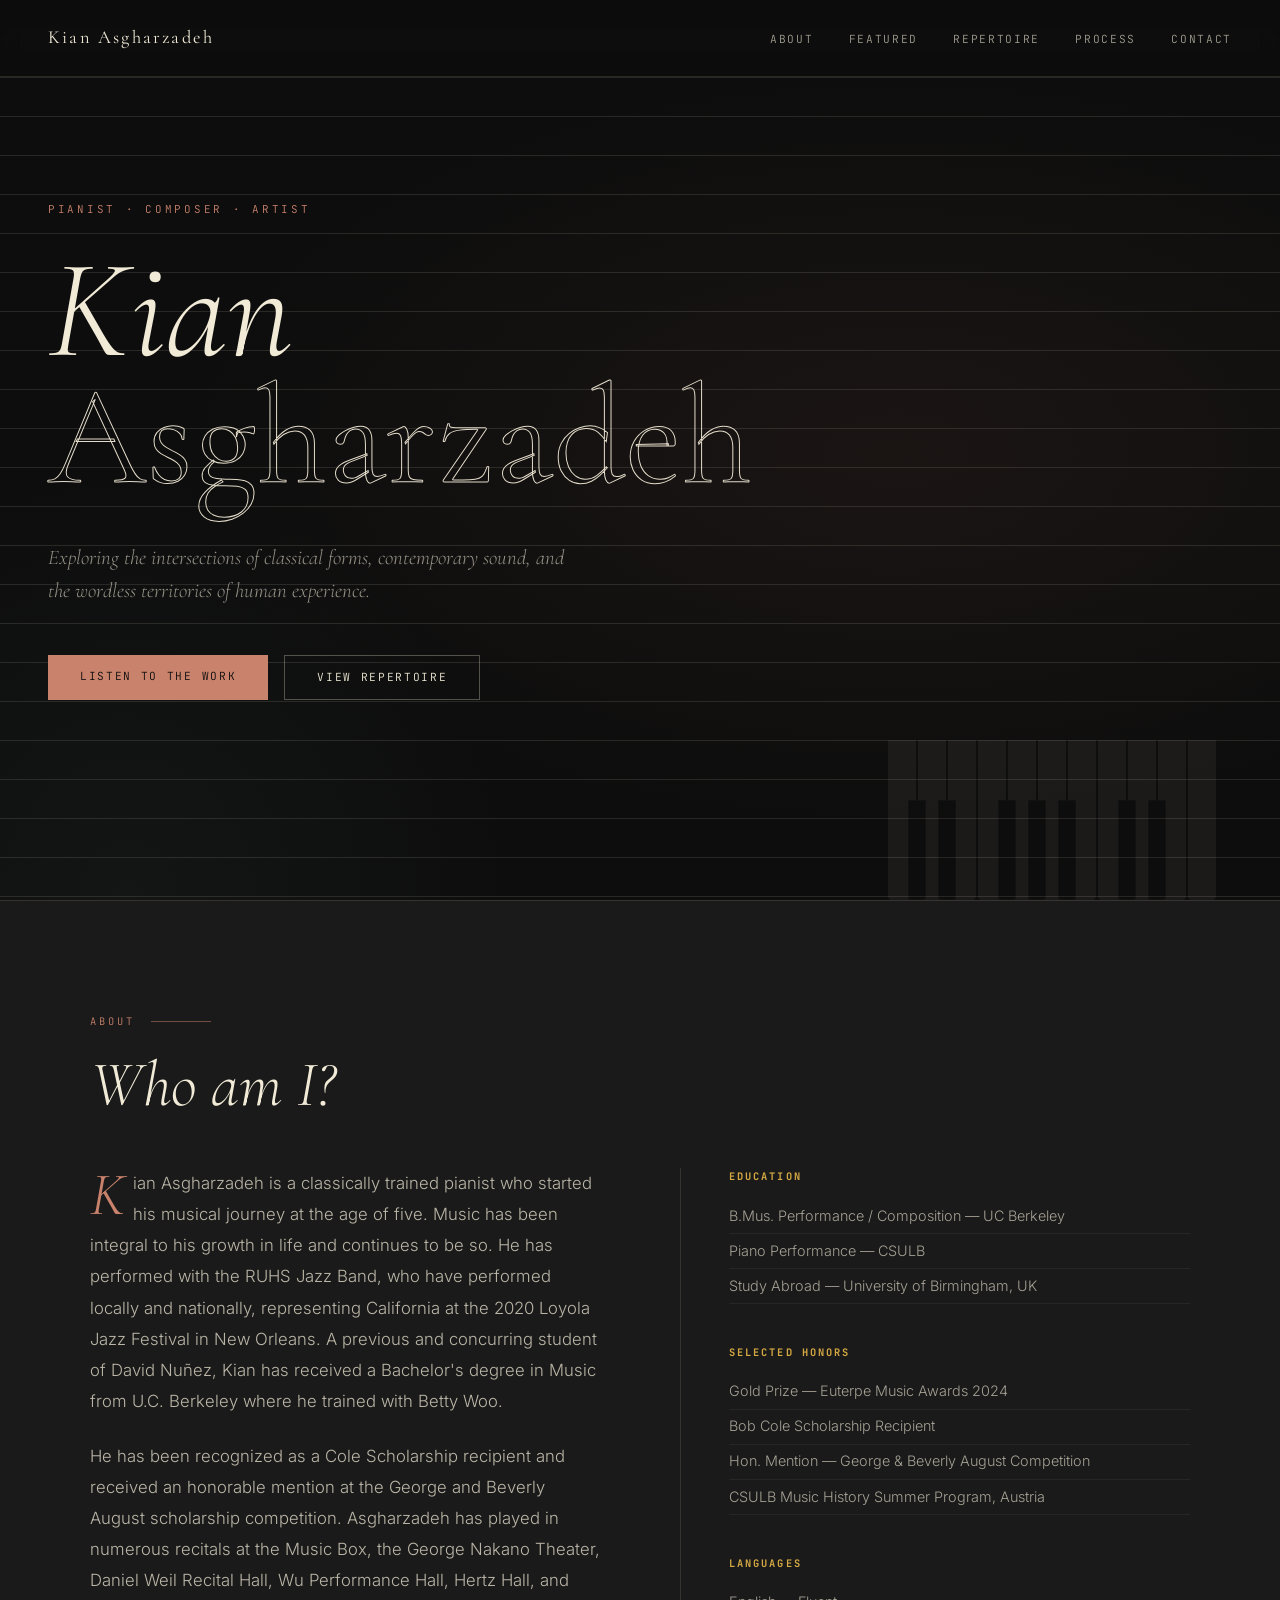
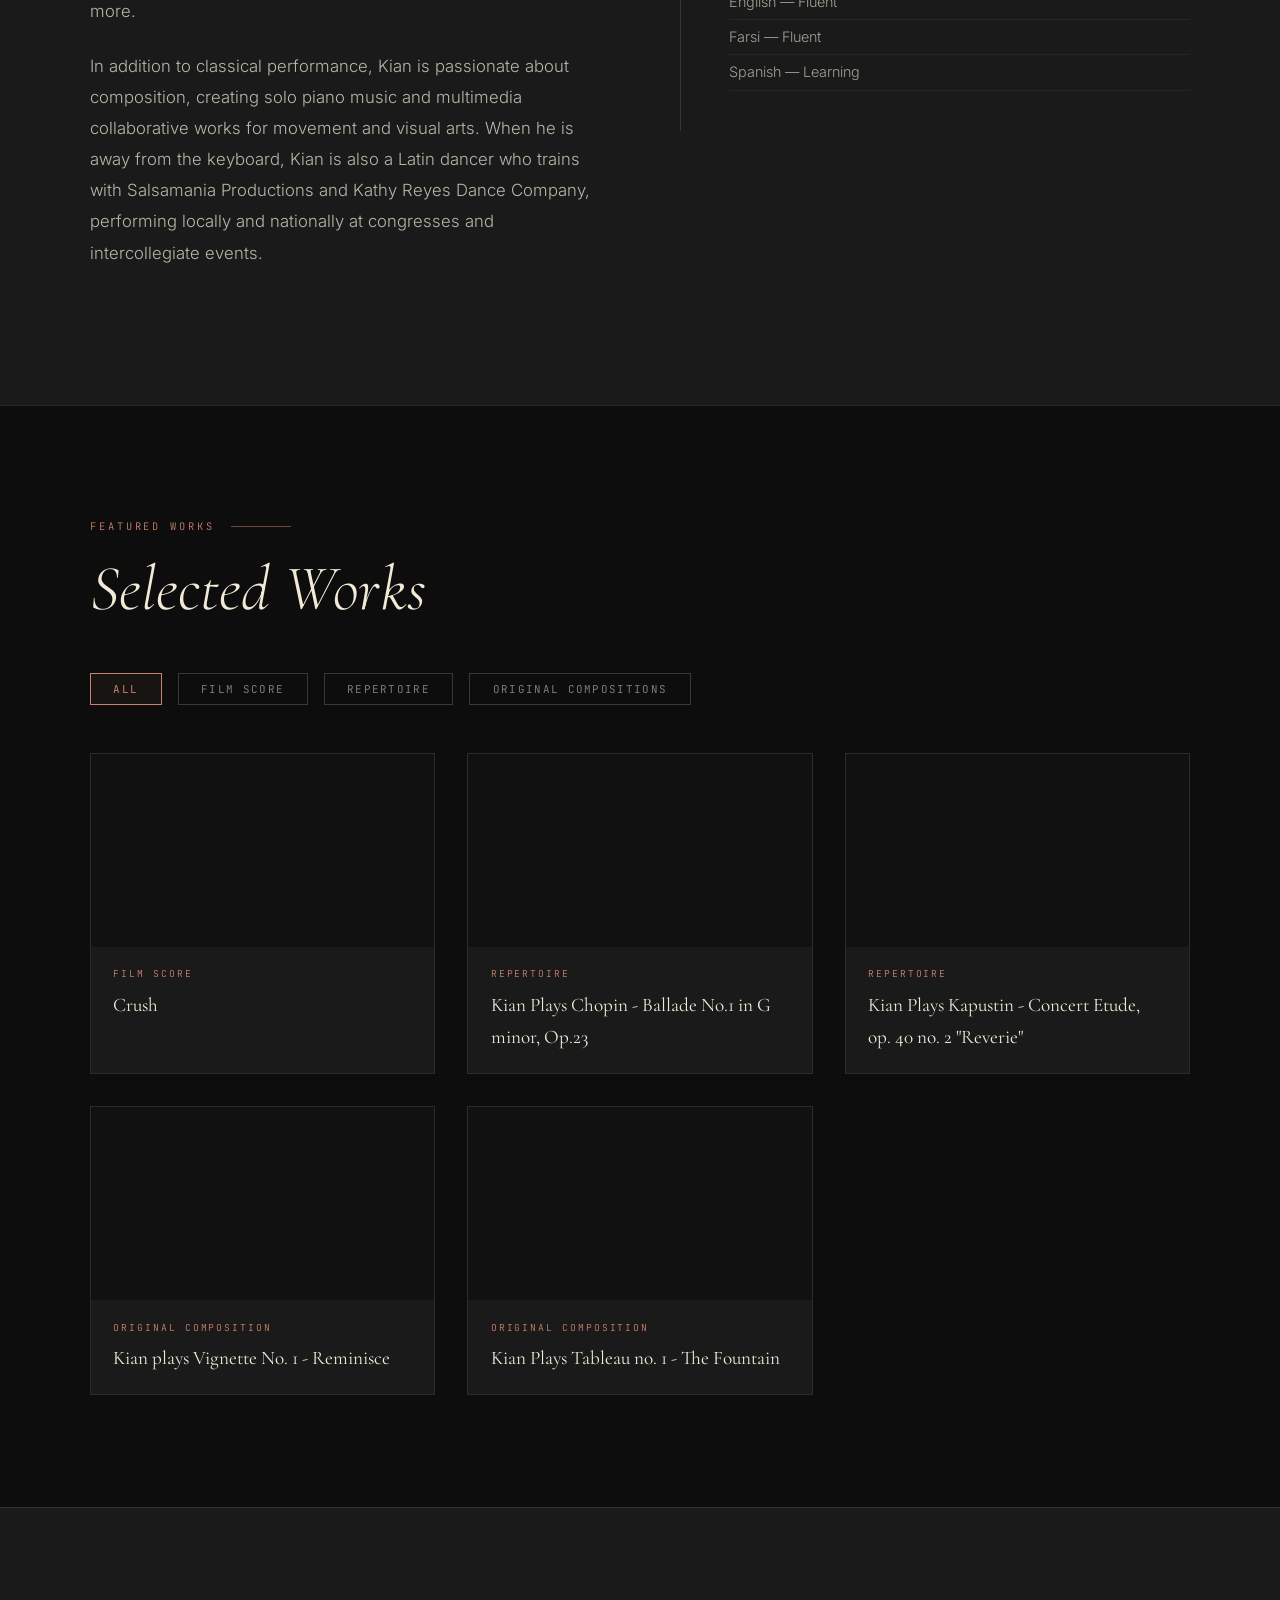
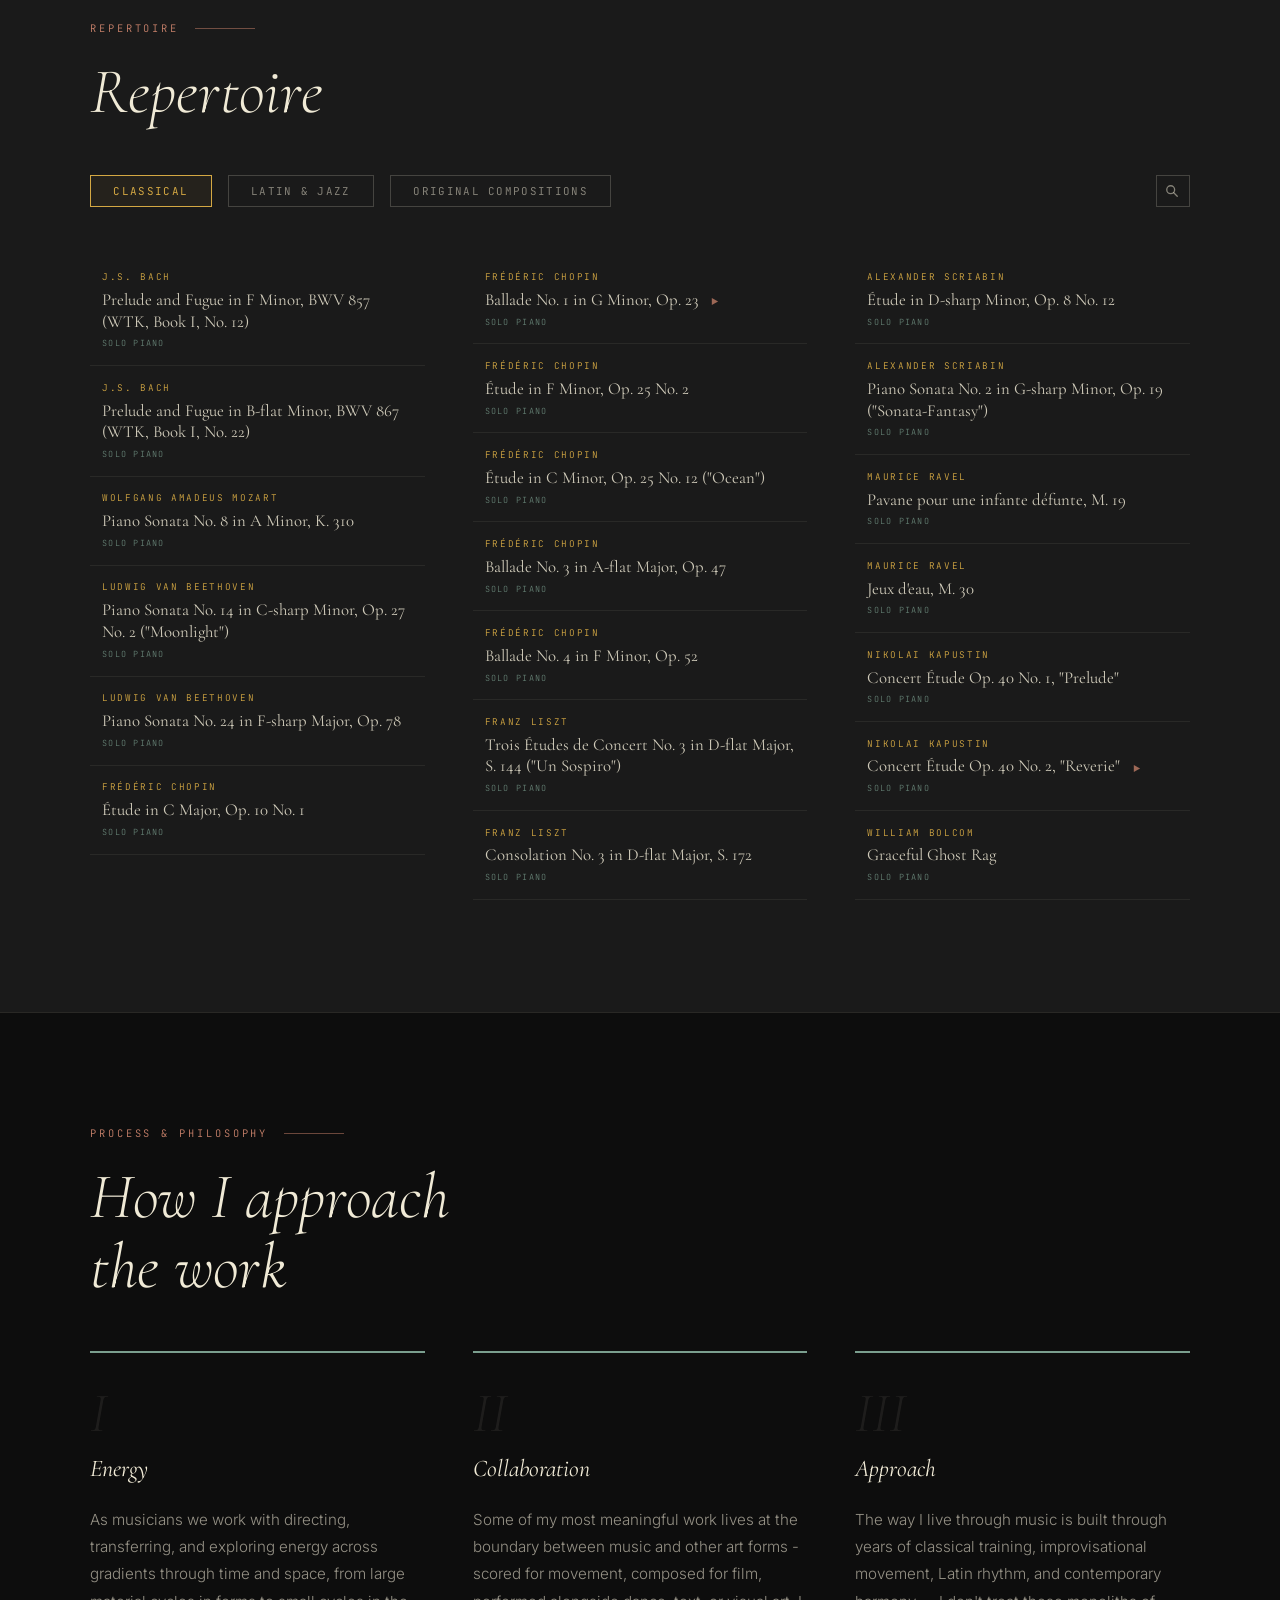
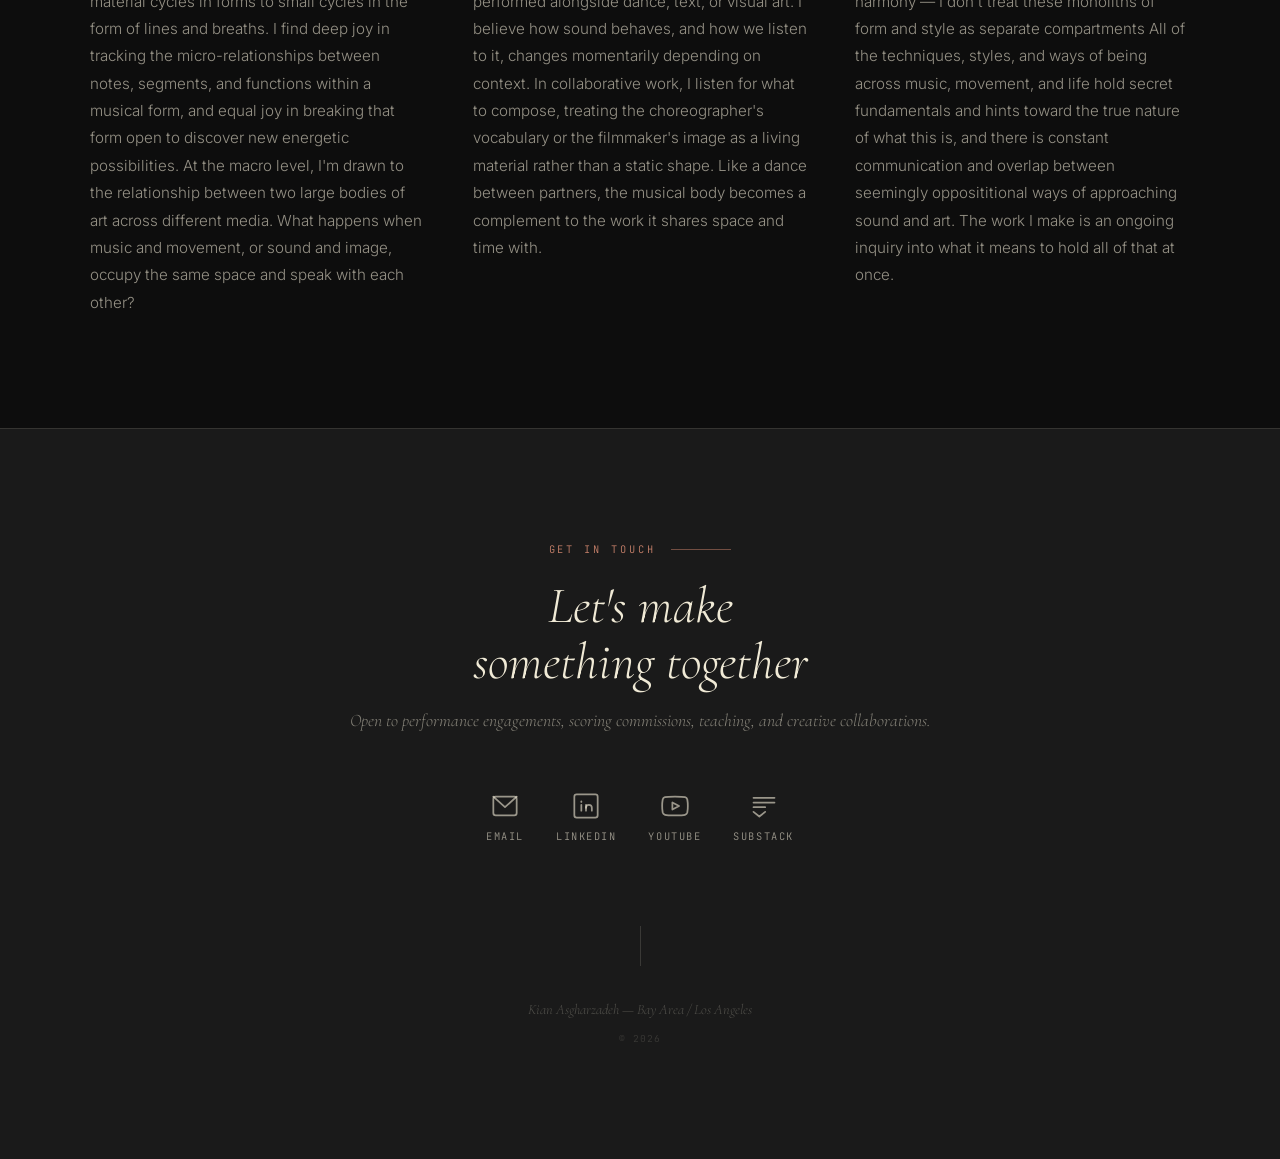
==== commit 056f535e: "Search: icon stays right as bar opens left" ====
--- a/index.html
+++ b/index.html
@@ -497,6 +497,7 @@
 
     .rep-search-toggle {
       display: flex;
+      flex-direction: row-reverse;
       align-items: center;
       border: 1px solid rgba(240,234,214,0.2);
       background: transparent;
@@ -545,7 +546,7 @@
       font-size: 0.68rem;
       letter-spacing: 0.1em;
       flex: 1;
-      padding: 0.5rem 0.5rem 0.5rem 0;
+      padding: 0.5rem 0 0.5rem 0.75rem;
       border: none;
       background: transparent;
       color: var(--ivory);
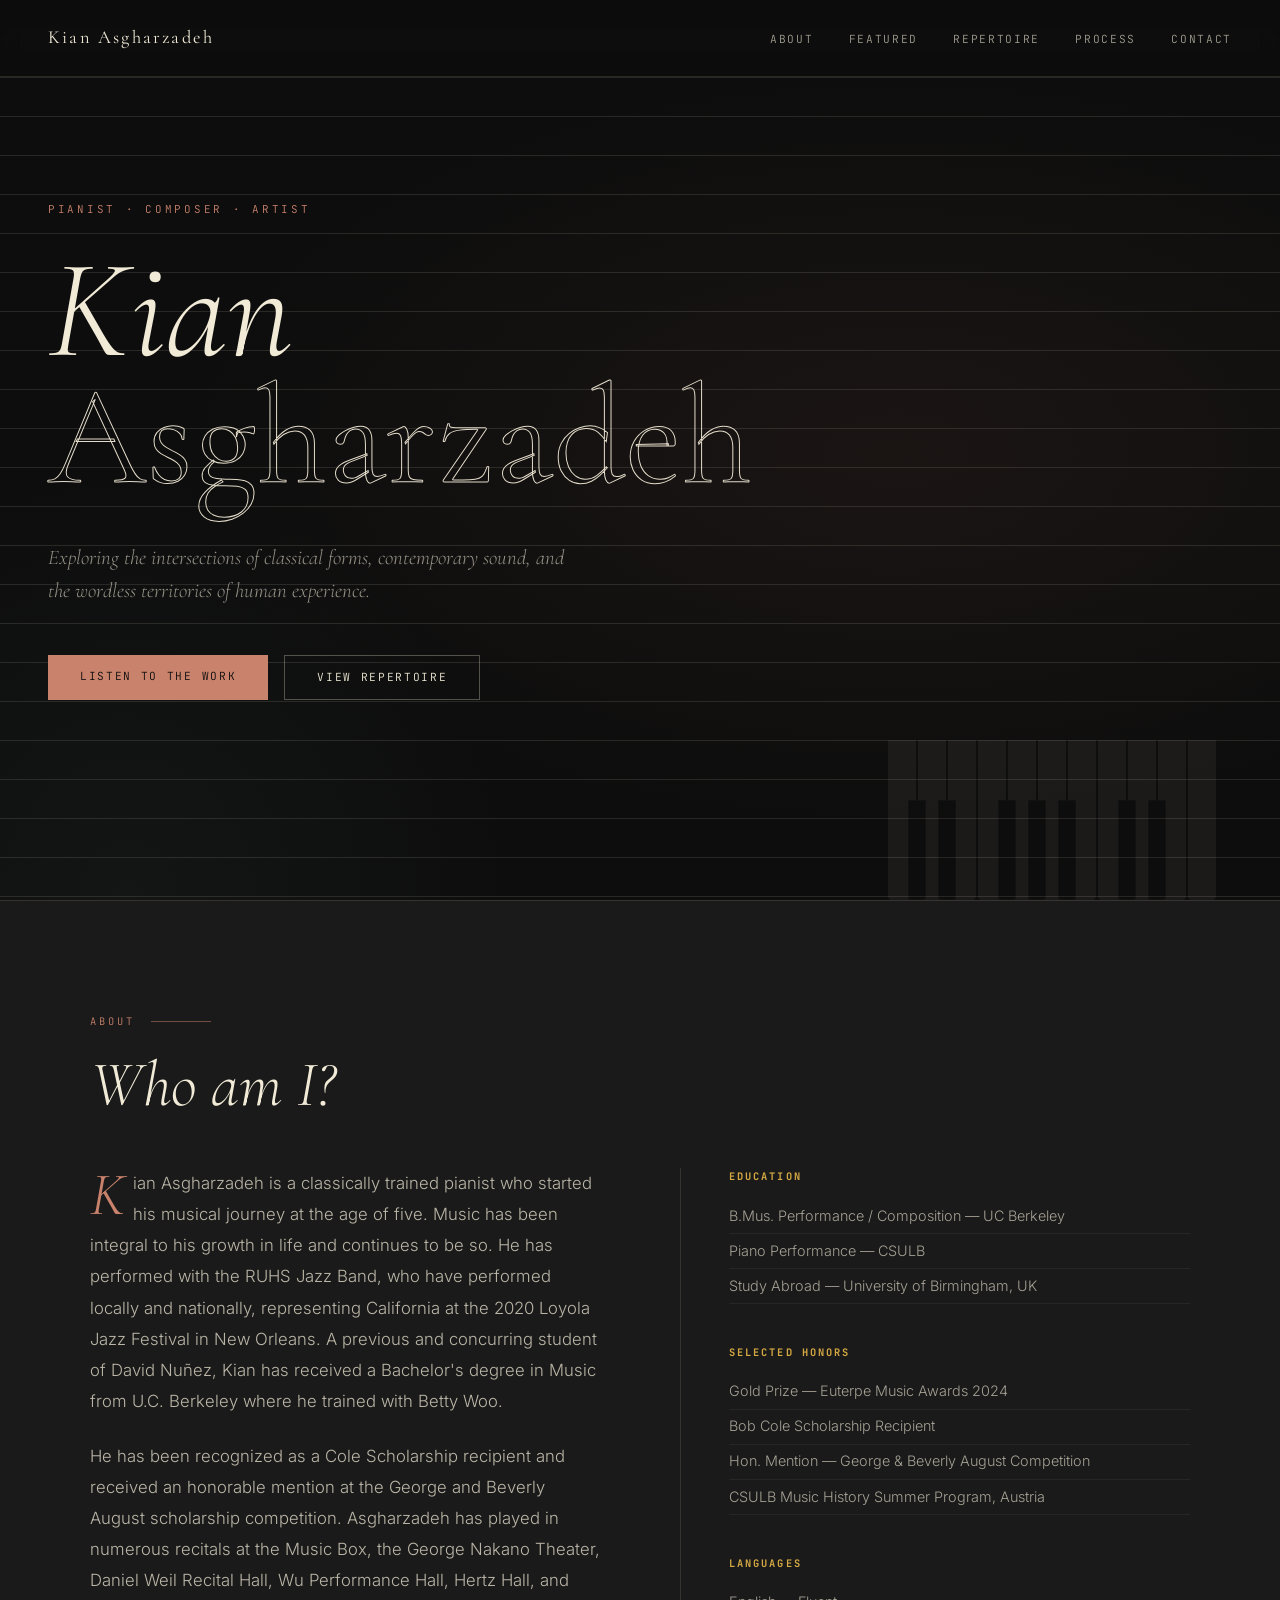
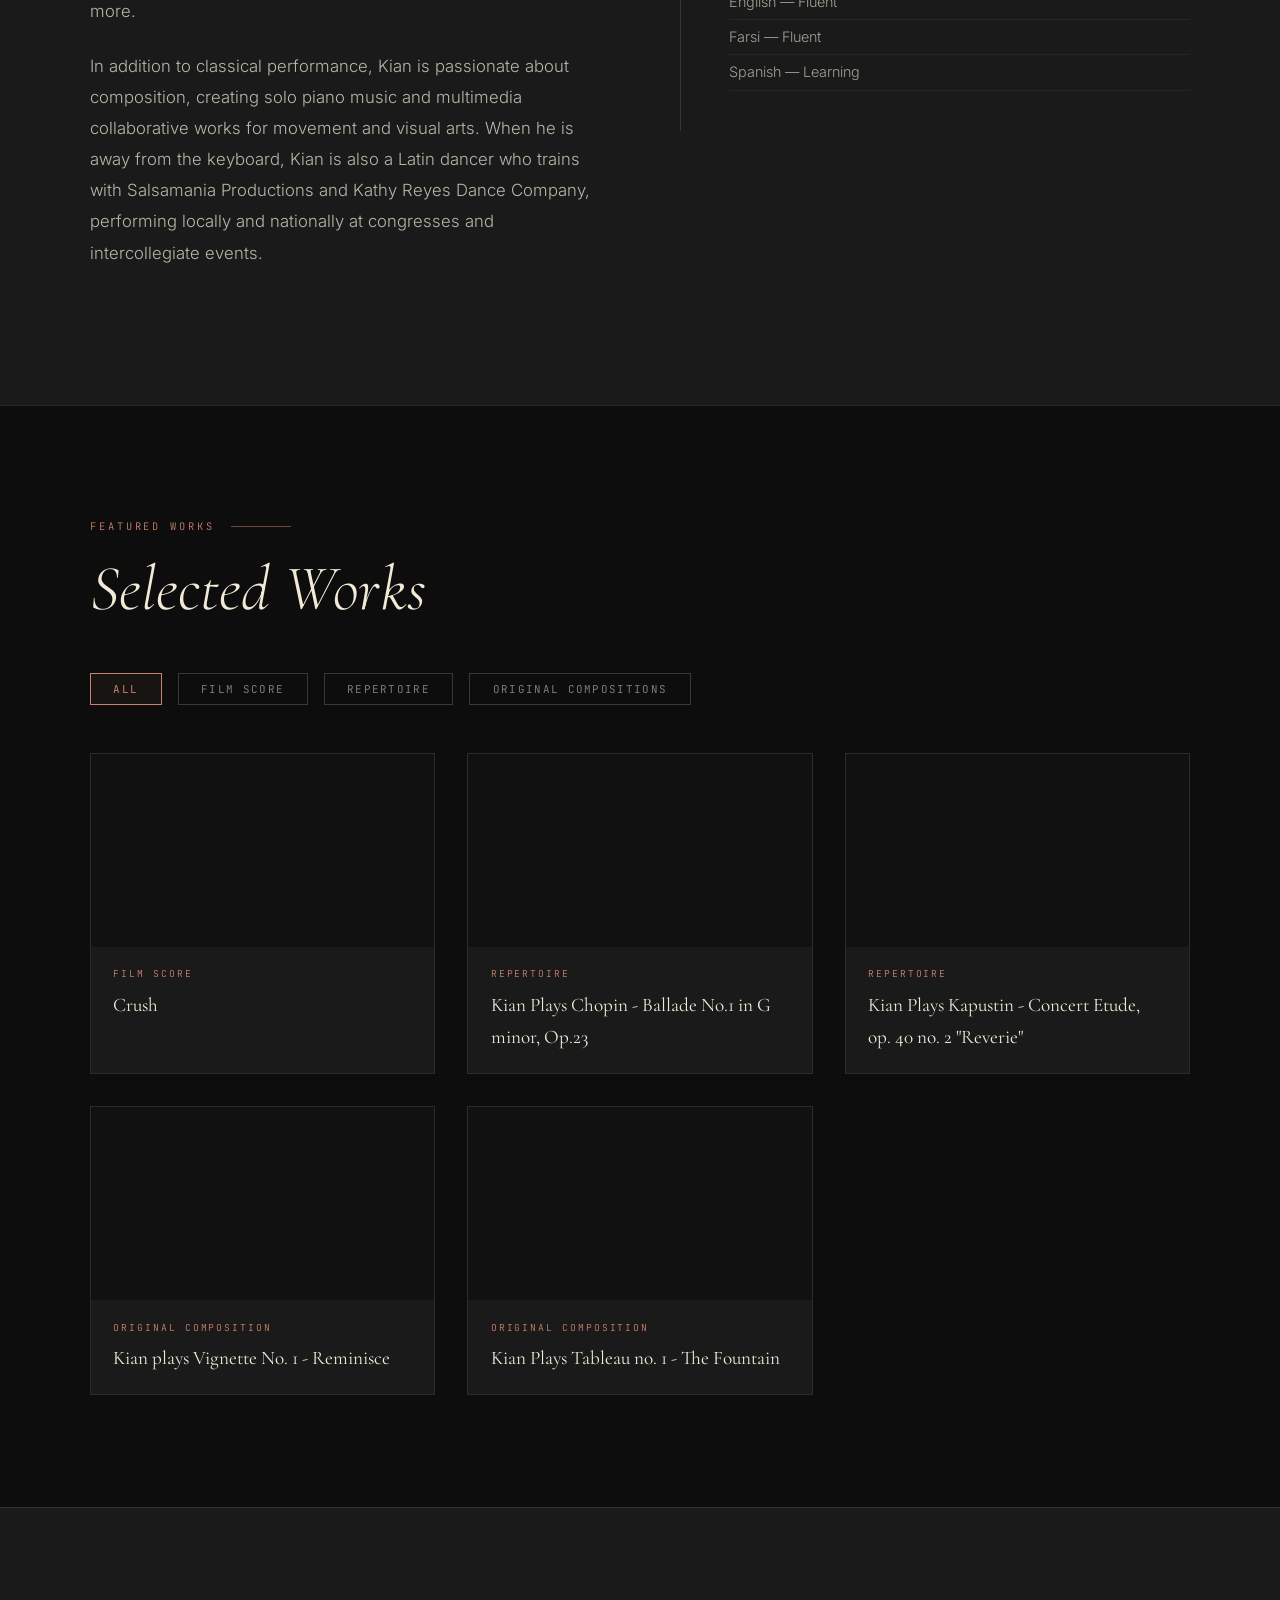
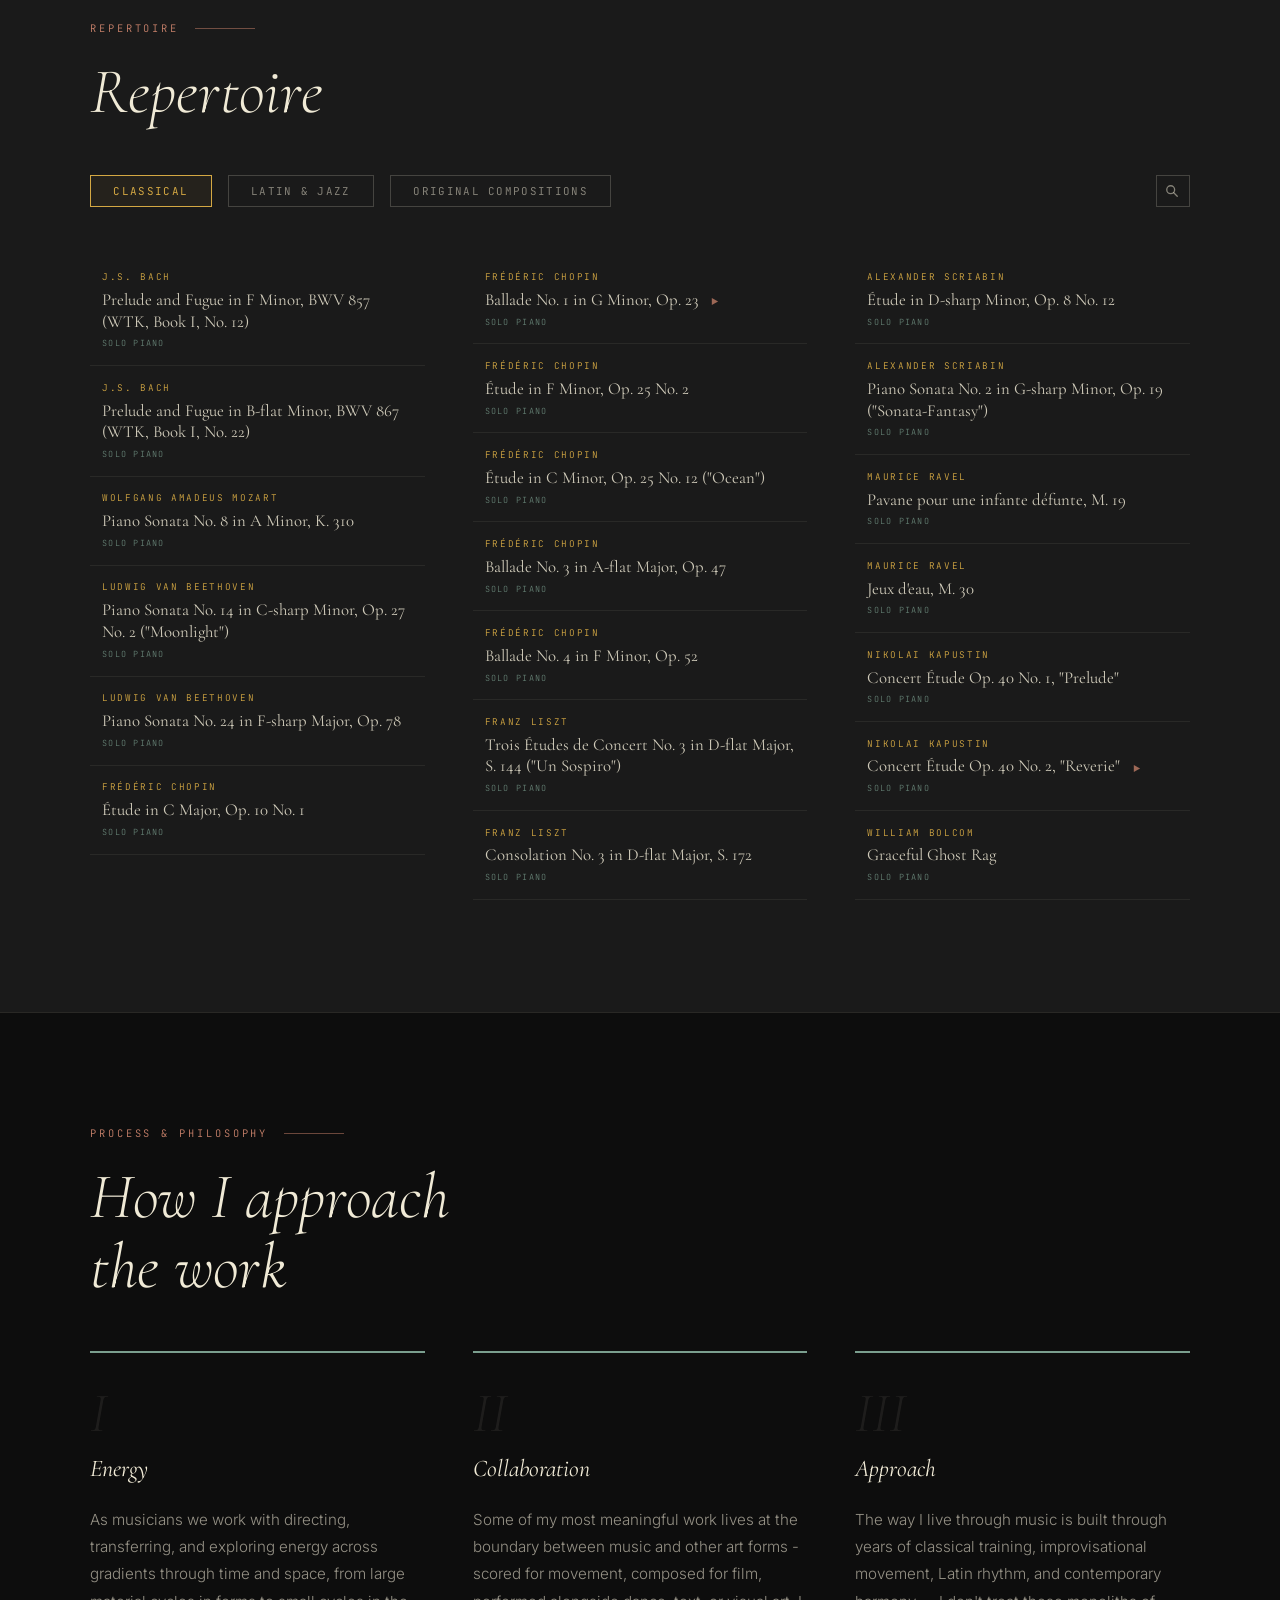
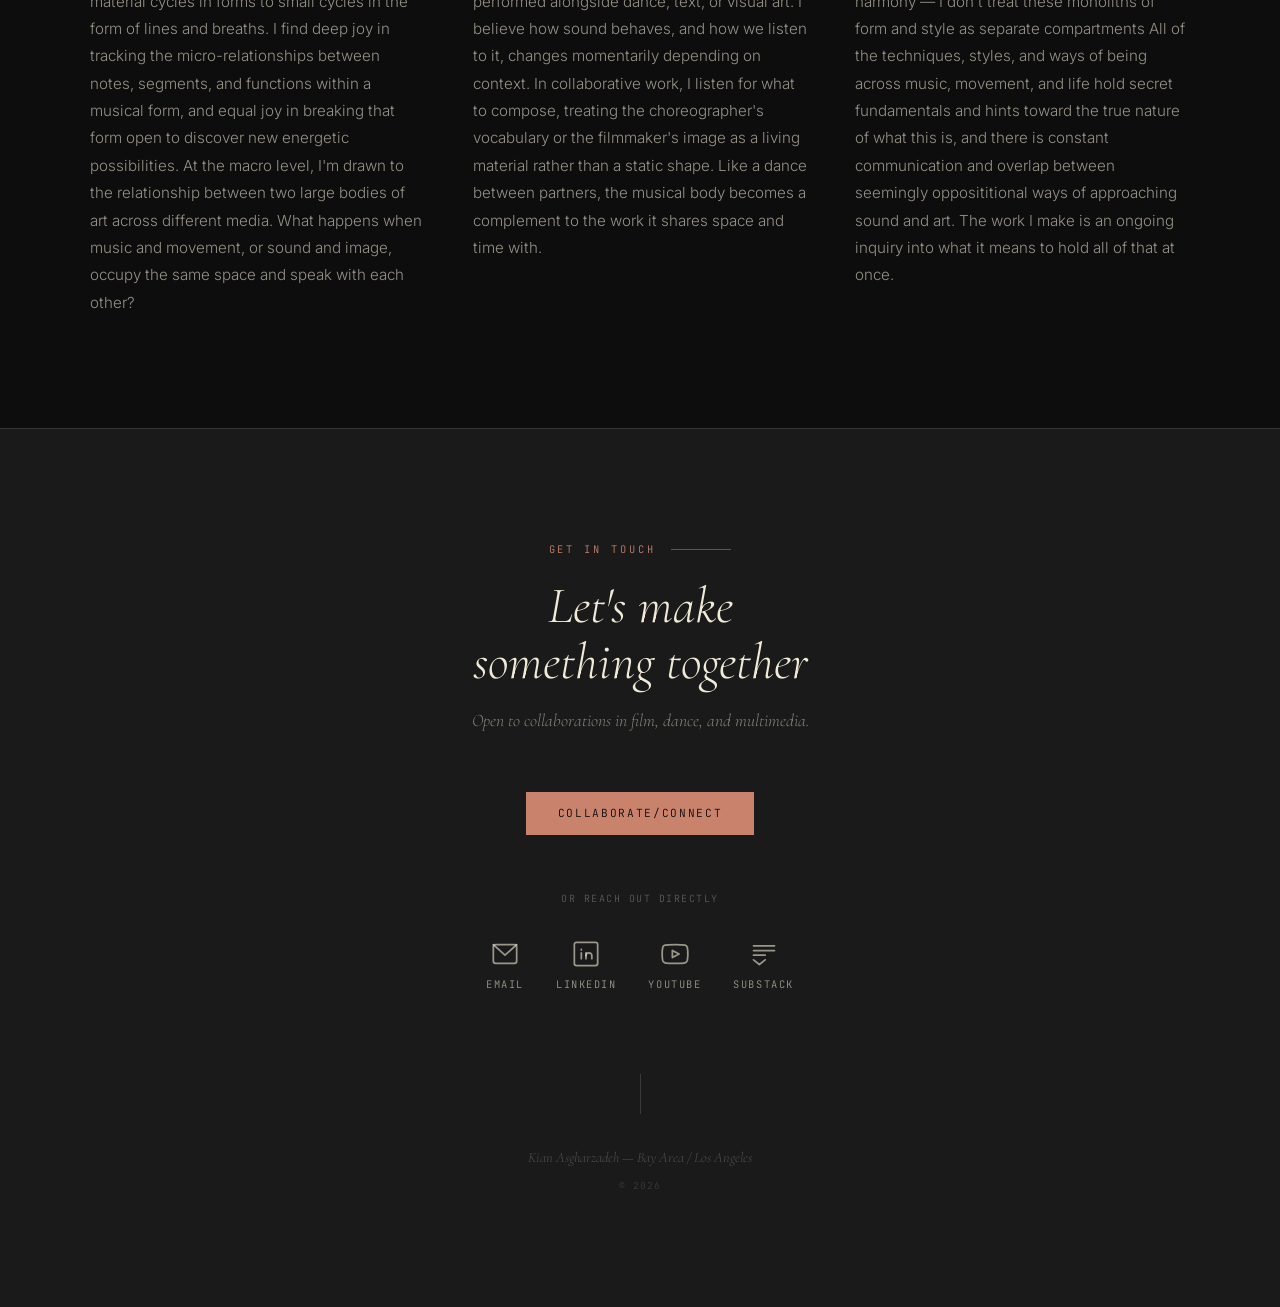
==== commit a892d905: "Add dedicated collaboration inquiry page, keep homepage minimal Extract shared styles into style.css" ====
--- a/index.html
+++ b/index.html
@@ -7,739 +7,7 @@
   <link rel="preconnect" href="https://fonts.googleapis.com" />
   <link rel="preconnect" href="https://fonts.gstatic.com" crossorigin />
   <link href="https://fonts.googleapis.com/css2?family=Cormorant+Garamond:ital,wght@0,300;0,400;0,600;1,300;1,400;1,600&family=Inter:wght@300;400;500&family=JetBrains+Mono:wght@300;400&display=swap" rel="stylesheet" />
-  <style>
-    *, *::before, *::after { box-sizing: border-box; margin: 0; padding: 0; }
-
-    :root {
-      --ink:        #0D0D0D;
-      --ivory:      #F0EAD6;
-      --ivory-mid:  #E4DCCA;
-      --rose:       #C9826B;
-      --sage:       #7A9E8E;
-      --gold:       #D4A843;
-      --mid-dark:   #1A1A1A;
-      --staff:      rgba(240,234,214,0.12);
-    }
-
-    html { scroll-behavior: smooth; }
-
-    body {
-      background: var(--ink);
-      color: var(--ivory);
-      font-family: 'Inter', sans-serif;
-      font-weight: 300;
-      line-height: 1.7;
-      overflow-x: hidden;
-    }
-
-    /* ── NAV ─────────────────────────────────────────── */
-    nav {
-      position: fixed;
-      top: 0; left: 0; right: 0;
-      z-index: 100;
-      display: flex;
-      justify-content: space-between;
-      align-items: center;
-      padding: 1.4rem 3rem;
-      background: rgba(13,13,13,0.85);
-      backdrop-filter: blur(12px);
-      border-bottom: 1px solid var(--staff);
-      transition: padding 0.3s;
-    }
-
-    .nav-name {
-      font-family: 'Cormorant Garamond', serif;
-      font-size: 1.15rem;
-      font-weight: 400;
-      letter-spacing: 0.12em;
-      color: var(--ivory);
-      text-decoration: none;
-    }
-
-    .nav-links {
-      display: flex;
-      gap: 2.2rem;
-      list-style: none;
-    }
-
-    .nav-links a {
-      font-family: 'JetBrains Mono', monospace;
-      font-size: 0.7rem;
-      letter-spacing: 0.15em;
-      text-transform: uppercase;
-      color: rgba(240,234,214,0.65);
-      text-decoration: none;
-      transition: color 0.2s;
-    }
-
-    .nav-links a:hover { color: var(--rose); }
-
-    /* ── HERO ────────────────────────────────────────── */
-    #home {
-      min-height: 100vh;
-      display: flex;
-      flex-direction: column;
-      justify-content: center;
-      align-items: flex-start;
-      padding: 0 3rem;
-      position: relative;
-      overflow: hidden;
-    }
-
-    /* Staff lines as ambient texture */
-    #home::before {
-      content: '';
-      position: absolute;
-      inset: 0;
-      background: repeating-linear-gradient(
-        to bottom,
-        transparent 0px,
-        transparent 38px,
-        var(--staff) 38px,
-        var(--staff) 39px
-      );
-      pointer-events: none;
-    }
-
-    /* Gradient wash */
-    #home::after {
-      content: '';
-      position: absolute;
-      inset: 0;
-      background: radial-gradient(ellipse 80% 60% at 70% 50%, rgba(201,130,107,0.07) 0%, transparent 70%),
-                  radial-gradient(ellipse 50% 80% at 10% 100%, rgba(122,158,142,0.06) 0%, transparent 60%);
-      pointer-events: none;
-    }
-
-    .hero-content {
-      position: relative;
-      z-index: 1;
-      max-width: 900px;
-    }
-
-    .hero-eyebrow {
-      font-family: 'JetBrains Mono', monospace;
-      font-size: 0.68rem;
-      letter-spacing: 0.25em;
-      text-transform: uppercase;
-      color: var(--rose);
-      margin-bottom: 1.8rem;
-    }
-
-    h1 {
-      font-family: 'Cormorant Garamond', serif;
-      font-size: clamp(4.5rem, 11vw, 10rem);
-      font-weight: 300;
-      font-style: italic;
-      line-height: 0.9;
-      color: var(--ivory);
-      margin-bottom: 2.5rem;
-    }
-
-    h1 em {
-      font-style: normal;
-      color: transparent;
-      -webkit-text-stroke: 1px var(--ivory-mid);
-    }
-
-    .hero-tagline {
-      font-family: 'Cormorant Garamond', serif;
-      font-size: clamp(1rem, 2vw, 1.3rem);
-      font-weight: 300;
-      font-style: italic;
-      color: rgba(240,234,214,0.6);
-      max-width: 520px;
-      margin-bottom: 3rem;
-      line-height: 1.6;
-    }
-
-    .hero-ctas {
-      display: flex;
-      gap: 1rem;
-      flex-wrap: wrap;
-    }
-
-    .btn {
-      display: inline-block;
-      padding: 0.75rem 2rem;
-      font-family: 'JetBrains Mono', monospace;
-      font-size: 0.7rem;
-      letter-spacing: 0.15em;
-      text-transform: uppercase;
-      text-decoration: none;
-      transition: all 0.25s;
-      cursor: pointer;
-      border: none;
-    }
-
-    .btn-primary {
-      background: var(--rose);
-      color: var(--ink);
-    }
-
-    .btn-primary:hover {
-      background: var(--gold);
-    }
-
-    .btn-outline {
-      background: transparent;
-      color: var(--ivory);
-      border: 1px solid rgba(240,234,214,0.3);
-    }
-
-    .btn-outline:hover {
-      border-color: var(--rose);
-      color: var(--rose);
-    }
-
-    /* Piano keys decoration */
-    .piano-keys {
-      position: absolute;
-      bottom: 0;
-      right: 0;
-      display: flex;
-      align-items: flex-end;
-      gap: 2px;
-      padding-right: 4rem;
-      opacity: 0.06;
-    }
-
-    .key-white {
-      width: 28px;
-      height: 160px;
-      background: var(--ivory);
-      border-radius: 0 0 4px 4px;
-    }
-
-    .key-black {
-      width: 18px;
-      height: 100px;
-      background: #111;
-      border: 1px solid rgba(240,234,214,0.3);
-      border-radius: 0 0 3px 3px;
-      margin: 0 -10px;
-      z-index: 1;
-    }
-
-    /* ── SECTION WRAPPER ─────────────────────────────── */
-    section {
-      padding: 7rem 3rem;
-    }
-
-    .section-inner {
-      max-width: 1100px;
-      margin: 0 auto;
-    }
-
-    .section-label {
-      font-family: 'JetBrains Mono', monospace;
-      font-size: 0.65rem;
-      letter-spacing: 0.28em;
-      text-transform: uppercase;
-      color: var(--rose);
-      margin-bottom: 1.2rem;
-      display: flex;
-      align-items: center;
-      gap: 1rem;
-    }
-
-    .section-label::after {
-      content: '';
-      display: block;
-      height: 1px;
-      width: 60px;
-      background: var(--rose);
-      opacity: 0.5;
-    }
-
-    h2 {
-      font-family: 'Cormorant Garamond', serif;
-      font-size: clamp(2.4rem, 5vw, 4rem);
-      font-weight: 300;
-      font-style: italic;
-      line-height: 1.1;
-      margin-bottom: 3rem;
-      color: var(--ivory);
-    }
-
-    /* ── ABOUT ───────────────────────────────────────── */
-    #about {
-      background: var(--mid-dark);
-      border-top: 1px solid var(--staff);
-    }
-
-    .about-grid {
-      display: grid;
-      grid-template-columns: 1fr 1fr;
-      gap: 5rem;
-      align-items: start;
-    }
-
-    .about-text p {
-      color: rgba(240,234,214,0.75);
-      font-size: 1.05rem;
-      line-height: 1.85;
-      margin-bottom: 1.5rem;
-    }
-
-    .about-text p:first-child::first-letter {
-      font-family: 'Cormorant Garamond', serif;
-      font-size: 3.8rem;
-      font-style: italic;
-      float: left;
-      line-height: 0.75;
-      margin-right: 0.12em;
-      margin-top: 0.06em;
-      color: var(--rose);
-    }
-
-    .about-sidebar {
-      border-left: 1px solid rgba(240,234,214,0.12);
-      padding-left: 3rem;
-    }
-
-    .sidebar-block {
-      margin-bottom: 2.5rem;
-    }
-
-    .sidebar-block h4 {
-      font-family: 'JetBrains Mono', monospace;
-      font-size: 0.65rem;
-      letter-spacing: 0.2em;
-      text-transform: uppercase;
-      color: var(--gold);
-      margin-bottom: 0.8rem;
-    }
-
-    .sidebar-block ul {
-      list-style: none;
-    }
-
-    .sidebar-block li {
-      font-size: 0.9rem;
-      color: rgba(240,234,214,0.65);
-      padding: 0.3rem 0;
-      border-bottom: 1px solid rgba(240,234,214,0.06);
-    }
-
-    /* ── FEATURED WORKS ──────────────────────────────── */
-    #work {
-      background: var(--ink);
-      border-top: 1px solid var(--staff);
-    }
-
-    .work-categories {
-      display: flex;
-      gap: 1rem;
-      margin-bottom: 3rem;
-      flex-wrap: wrap;
-    }
-
-    .cat-btn {
-      font-family: 'JetBrains Mono', monospace;
-      font-size: 0.68rem;
-      letter-spacing: 0.12em;
-      text-transform: uppercase;
-      padding: 0.5rem 1.4rem;
-      border: 1px solid rgba(240,234,214,0.2);
-      background: transparent;
-      color: rgba(240,234,214,0.5);
-      cursor: pointer;
-      transition: all 0.2s;
-    }
-
-    .cat-btn:hover, .cat-btn.active {
-      border-color: var(--rose);
-      color: var(--rose);
-      background: rgba(201,130,107,0.06);
-    }
-
-    .videos-grid {
-      display: grid;
-      grid-template-columns: repeat(auto-fill, minmax(340px, 1fr));
-      gap: 2rem;
-    }
-
-    .video-card {
-      background: var(--mid-dark);
-      border: 1px solid rgba(240,234,214,0.08);
-      overflow: hidden;
-      transition: border-color 0.2s, transform 0.2s;
-    }
-
-    .video-card:hover {
-      border-color: rgba(201,130,107,0.4);
-      transform: translateY(-3px);
-    }
-
-    .video-embed {
-      position: relative;
-      padding-bottom: 56.25%;
-      height: 0;
-      overflow: hidden;
-      background: #111;
-    }
-
-    .video-embed iframe {
-      position: absolute;
-      top: 0; left: 0;
-      width: 100%; height: 100%;
-      border: none;
-    }
-
-    .video-info {
-      padding: 1.2rem 1.4rem;
-    }
-
-    .video-category {
-      font-family: 'JetBrains Mono', monospace;
-      font-size: 0.6rem;
-      letter-spacing: 0.2em;
-      text-transform: uppercase;
-      color: var(--rose);
-      margin-bottom: 0.4rem;
-    }
-
-    .video-title {
-      font-family: 'Cormorant Garamond', serif;
-      font-size: 1.2rem;
-      font-weight: 400;
-      color: var(--ivory);
-    }
-
-    /* ── REPERTOIRE ──────────────────────────────────── */
-    #repertoire {
-      background: var(--mid-dark);
-      border-top: 1px solid var(--staff);
-    }
-
-    .rep-tabs {
-      display: flex;
-      gap: 1rem;
-      margin-bottom: 3rem;
-      flex-wrap: wrap;
-    }
-
-    .rep-tab {
-      font-family: 'JetBrains Mono', monospace;
-      font-size: 0.68rem;
-      letter-spacing: 0.12em;
-      text-transform: uppercase;
-      padding: 0.5rem 1.4rem;
-      border: 1px solid rgba(240,234,214,0.2);
-      background: transparent;
-      color: rgba(240,234,214,0.5);
-      cursor: pointer;
-      transition: all 0.2s;
-    }
-
-    .rep-tab:hover, .rep-tab.active {
-      border-color: var(--gold);
-      color: var(--gold);
-      background: rgba(212,168,67,0.06);
-    }
-
-    .rep-panel {
-      display: none;
-    }
-
-    .rep-panel.active {
-      display: block;
-    }
-
-    .piece-list {
-      list-style: none;
-      columns: 3;
-      column-gap: 3rem;
-    }
-
-    .piece-list li {
-      padding: 0.9rem 0.75rem;
-      border-bottom: 1px solid rgba(240,234,214,0.07);
-      break-inside: avoid;
-      transition: background 0.2s;
-    }
-
-    .piece-list li:hover {
-      background: rgba(201,130,107,0.08);
-    }
-
-    .piece-composer {
-      font-family: 'JetBrains Mono', monospace;
-      font-size: 0.58rem;
-      letter-spacing: 0.18em;
-      text-transform: uppercase;
-      color: var(--gold);
-      margin-bottom: 0.2rem;
-    }
-
-    .piece-title {
-      font-family: 'Cormorant Garamond', serif;
-      font-size: 1.05rem;
-      font-weight: 400;
-      color: rgba(240,234,214,0.85);
-      line-height: 1.3;
-    }
-
-    .piece-instrumentation {
-      font-family: 'JetBrains Mono', monospace;
-      font-size: 0.53rem;
-      letter-spacing: 0.15em;
-      text-transform: uppercase;
-      color: var(--sage);
-      margin-top: 0.25rem;
-      opacity: 0.75;
-    }
-
-    .rep-search-wrap {
-      margin-left: auto;
-    }
-
-    .rep-search-toggle {
-      display: flex;
-      flex-direction: row-reverse;
-      align-items: center;
-      border: 1px solid rgba(240,234,214,0.2);
-      background: transparent;
-      overflow: hidden;
-      width: 34px;
-      transition: width 0.35s ease, border-color 0.2s, background 0.2s;
-    }
-
-    .rep-search-wrap.expanded .rep-search-toggle {
-      width: 230px;
-      border-color: rgba(240,234,214,0.3);
-    }
-
-    .rep-search-wrap.expanded .rep-search-toggle:focus-within {
-      border-color: var(--gold);
-    }
-
-    .rep-search-icon {
-      flex-shrink: 0;
-      width: 34px;
-      display: flex;
-      align-items: center;
-      justify-content: center;
-      padding: 0.5rem;
-      color: rgba(240,234,214,0.5);
-      cursor: pointer;
-      transition: color 0.2s;
-    }
-
-    .rep-search-toggle:hover .rep-search-icon,
-    .rep-search-wrap.expanded .rep-search-icon {
-      color: var(--gold);
-    }
-
-    .rep-search-icon svg {
-      width: 14px;
-      height: 14px;
-      stroke: currentColor;
-      fill: none;
-      stroke-width: 1.5;
-      stroke-linecap: round;
-    }
-
-    .rep-search {
-      font-family: 'JetBrains Mono', monospace;
-      font-size: 0.68rem;
-      letter-spacing: 0.1em;
-      flex: 1;
-      padding: 0.5rem 0 0.5rem 0.75rem;
-      border: none;
-      background: transparent;
-      color: var(--ivory);
-      outline: none;
-      opacity: 0;
-      pointer-events: none;
-      transition: opacity 0.15s 0.15s;
-      -webkit-appearance: none;
-      appearance: none;
-    }
-
-    .rep-search-wrap.expanded .rep-search {
-      opacity: 1;
-      pointer-events: auto;
-    }
-
-    .rep-search::placeholder {
-      color: rgba(240,234,214,0.3);
-    }
-
-    .rep-search::-webkit-search-cancel-button {
-      filter: invert(1) opacity(0.4);
-      cursor: pointer;
-      margin-right: 0.3rem;
-    }
-
-    .piece-list li.has-link {
-      cursor: pointer;
-    }
-
-    .play-badge {
-      display: inline-flex;
-      align-items: center;
-      margin-left: 0.45rem;
-      vertical-align: middle;
-      color: var(--rose);
-      opacity: 0.75;
-      transition: opacity 0.2s;
-    }
-
-    .piece-list li.has-link:hover .play-badge {
-      opacity: 1;
-    }
-
-    .play-badge svg {
-      width: 9px;
-      height: 9px;
-      fill: currentColor;
-    }
-
-    /* ── PHILOSOPHY ──────────────────────────────────── */
-    #philosophy {
-      background: var(--ink);
-      border-top: 1px solid var(--staff);
-    }
-
-    .philosophy-grid {
-      display: grid;
-      grid-template-columns: repeat(3, 1fr);
-      gap: 3rem;
-      margin-top: 1rem;
-    }
-
-    .phil-item {
-      border-top: 2px solid var(--sage);
-      padding-top: 2rem;
-    }
-
-    .phil-num {
-      font-family: 'Cormorant Garamond', serif;
-      font-size: 3.5rem;
-      font-style: italic;
-      color: rgba(240,234,214,0.08);
-      line-height: 1;
-      margin-bottom: 0.5rem;
-    }
-
-    .phil-heading {
-      font-family: 'Cormorant Garamond', serif;
-      font-size: 1.5rem;
-      font-style: italic;
-      font-weight: 400;
-      color: var(--ivory);
-      margin-bottom: 1rem;
-    }
-
-    .phil-body {
-      font-size: 0.95rem;
-      color: rgba(240,234,214,0.6);
-      line-height: 1.8;
-    }
-
-    /* ── CONTACT ─────────────────────────────────────── */
-    #contact {
-      background: var(--mid-dark);
-      border-top: 1px solid var(--staff);
-      text-align: center;
-    }
-
-    #contact h2 {
-      font-size: clamp(2rem, 4vw, 3.5rem);
-      margin-bottom: 1rem;
-    }
-
-    .contact-sub {
-      font-family: 'Cormorant Garamond', serif;
-      font-style: italic;
-      font-size: 1.1rem;
-      color: rgba(240,234,214,0.5);
-      margin-bottom: 3.5rem;
-    }
-
-    .contact-links {
-      display: flex;
-      justify-content: center;
-      gap: 2rem;
-      flex-wrap: wrap;
-      margin-bottom: 5rem;
-    }
-
-    .contact-link {
-      display: flex;
-      flex-direction: column;
-      align-items: center;
-      gap: 0.5rem;
-      text-decoration: none;
-      transition: color 0.2s;
-      color: rgba(240,234,214,0.6);
-    }
-
-    .contact-link:hover { color: var(--rose); }
-
-    .contact-link svg {
-      width: 28px; height: 28px;
-      stroke: currentColor;
-      fill: none;
-      stroke-width: 1.5;
-    }
-
-    .contact-link span {
-      font-family: 'JetBrains Mono', monospace;
-      font-size: 0.65rem;
-      letter-spacing: 0.15em;
-      text-transform: uppercase;
-    }
-
-    .footer-rule {
-      width: 1px;
-      height: 40px;
-      background: rgba(240,234,214,0.15);
-      margin: 0 auto;
-      margin-bottom: 2rem;
-    }
-
-    .footer-sig {
-      font-family: 'Cormorant Garamond', serif;
-      font-style: italic;
-      font-size: 0.9rem;
-      color: rgba(240,234,214,0.25);
-      margin-bottom: 0.5rem;
-    }
-
-    /* ── MOBILE ──────────────────────────────────────── */
-    @media (max-width: 768px) {
-      nav { padding: 1.2rem 1.5rem; }
-      .nav-links { gap: 1.2rem; }
-      section { padding: 5rem 1.5rem; }
-      #home { padding: 0 1.5rem; }
-      h1 { font-size: clamp(3.5rem, 16vw, 7rem); }
-      .about-grid { grid-template-columns: 1fr; gap: 3rem; }
-      .about-sidebar { border-left: none; padding-left: 0; border-top: 1px solid rgba(240,234,214,0.12); padding-top: 2rem; }
-      .philosophy-grid { grid-template-columns: 1fr; gap: 2.5rem; }
-      .videos-grid { grid-template-columns: 1fr; }
-      .piece-list { columns: 1; }
-      .rep-search-wrap { margin-left: 0; }
-      .rep-search-wrap.expanded .rep-search-toggle { width: 180px; }
-    }
-
-    @media (prefers-reduced-motion: reduce) {
-      *, *::before, *::after { animation: none !important; transition: none !important; }
-    }
-
-    /* Scroll fade in */
-    .fade-up {
-      opacity: 0;
-      transform: translateY(24px);
-      transition: opacity 0.7s ease, transform 0.7s ease;
-    }
-    .fade-up.visible {
-      opacity: 1;
-      transform: none;
-    }
-  </style>
+  <link rel="stylesheet" href="style.css" />
 </head>
 <body>
 
@@ -1227,7 +495,11 @@
     <div class="section-inner">
       <p class="section-label fade-up" style="justify-content:center">Get in Touch</p>
       <h2 class="fade-up">Let's make<br>something together</h2>
-      <p class="contact-sub fade-up">Open to performance engagements, scoring commissions, teaching, and creative collaborations.</p>
+      <p class="contact-sub fade-up">Open to collaborations in film, dance, and multimedia.</p>
+
+      <a href="collaborate.html" class="btn btn-primary contact-cta fade-up">Collaborate/Connect</a>
+
+      <p class="contact-divider fade-up">Or reach out directly</p>
 
       <div class="contact-links fade-up">
 
--- a/style.css
+++ b/style.css
@@ -0,0 +1,856 @@
+*, *::before, *::after { box-sizing: border-box; margin: 0; padding: 0; }
+
+    :root {
+      --ink:        #0D0D0D;
+      --ivory:      #F0EAD6;
+      --ivory-mid:  #E4DCCA;
+      --rose:       #C9826B;
+      --sage:       #7A9E8E;
+      --gold:       #D4A843;
+      --mid-dark:   #1A1A1A;
+      --staff:      rgba(240,234,214,0.12);
+    }
+
+    html { scroll-behavior: smooth; }
+
+    body {
+      background: var(--ink);
+      color: var(--ivory);
+      font-family: 'Inter', sans-serif;
+      font-weight: 300;
+      line-height: 1.7;
+      overflow-x: hidden;
+    }
+
+    /* ── NAV ─────────────────────────────────────────── */
+    nav {
+      position: fixed;
+      top: 0; left: 0; right: 0;
+      z-index: 100;
+      display: flex;
+      justify-content: space-between;
+      align-items: center;
+      padding: 1.4rem 3rem;
+      background: rgba(13,13,13,0.85);
+      backdrop-filter: blur(12px);
+      border-bottom: 1px solid var(--staff);
+      transition: padding 0.3s;
+    }
+
+    .nav-name {
+      font-family: 'Cormorant Garamond', serif;
+      font-size: 1.15rem;
+      font-weight: 400;
+      letter-spacing: 0.12em;
+      color: var(--ivory);
+      text-decoration: none;
+    }
+
+    .nav-links {
+      display: flex;
+      gap: 2.2rem;
+      list-style: none;
+    }
+
+    .nav-links a {
+      font-family: 'JetBrains Mono', monospace;
+      font-size: 0.7rem;
+      letter-spacing: 0.15em;
+      text-transform: uppercase;
+      color: rgba(240,234,214,0.65);
+      text-decoration: none;
+      transition: color 0.2s;
+    }
+
+    .nav-links a:hover { color: var(--rose); }
+
+    /* ── HERO ────────────────────────────────────────── */
+    #home {
+      min-height: 100vh;
+      display: flex;
+      flex-direction: column;
+      justify-content: center;
+      align-items: flex-start;
+      padding: 0 3rem;
+      position: relative;
+      overflow: hidden;
+    }
+
+    /* Staff lines as ambient texture */
+    #home::before {
+      content: '';
+      position: absolute;
+      inset: 0;
+      background: repeating-linear-gradient(
+        to bottom,
+        transparent 0px,
+        transparent 38px,
+        var(--staff) 38px,
+        var(--staff) 39px
+      );
+      pointer-events: none;
+    }
+
+    /* Gradient wash */
+    #home::after {
+      content: '';
+      position: absolute;
+      inset: 0;
+      background: radial-gradient(ellipse 80% 60% at 70% 50%, rgba(201,130,107,0.07) 0%, transparent 70%),
+                  radial-gradient(ellipse 50% 80% at 10% 100%, rgba(122,158,142,0.06) 0%, transparent 60%);
+      pointer-events: none;
+    }
+
+    .hero-content {
+      position: relative;
+      z-index: 1;
+      max-width: 900px;
+    }
+
+    .hero-eyebrow {
+      font-family: 'JetBrains Mono', monospace;
+      font-size: 0.68rem;
+      letter-spacing: 0.25em;
+      text-transform: uppercase;
+      color: var(--rose);
+      margin-bottom: 1.8rem;
+    }
+
+    h1 {
+      font-family: 'Cormorant Garamond', serif;
+      font-size: clamp(4.5rem, 11vw, 10rem);
+      font-weight: 300;
+      font-style: italic;
+      line-height: 0.9;
+      color: var(--ivory);
+      margin-bottom: 2.5rem;
+    }
+
+    h1 em {
+      font-style: normal;
+      color: transparent;
+      -webkit-text-stroke: 1px var(--ivory-mid);
+    }
+
+    .hero-tagline {
+      font-family: 'Cormorant Garamond', serif;
+      font-size: clamp(1rem, 2vw, 1.3rem);
+      font-weight: 300;
+      font-style: italic;
+      color: rgba(240,234,214,0.6);
+      max-width: 520px;
+      margin-bottom: 3rem;
+      line-height: 1.6;
+    }
+
+    .hero-ctas {
+      display: flex;
+      gap: 1rem;
+      flex-wrap: wrap;
+    }
+
+    .btn {
+      display: inline-block;
+      padding: 0.75rem 2rem;
+      font-family: 'JetBrains Mono', monospace;
+      font-size: 0.7rem;
+      letter-spacing: 0.15em;
+      text-transform: uppercase;
+      text-decoration: none;
+      transition: all 0.25s;
+      cursor: pointer;
+      border: none;
+    }
+
+    .btn-primary {
+      background: var(--rose);
+      color: var(--ink);
+    }
+
+    .btn-primary:hover {
+      background: var(--gold);
+    }
+
+    .btn-outline {
+      background: transparent;
+      color: var(--ivory);
+      border: 1px solid rgba(240,234,214,0.3);
+    }
+
+    .btn-outline:hover {
+      border-color: var(--rose);
+      color: var(--rose);
+    }
+
+    /* Piano keys decoration */
+    .piano-keys {
+      position: absolute;
+      bottom: 0;
+      right: 0;
+      display: flex;
+      align-items: flex-end;
+      gap: 2px;
+      padding-right: 4rem;
+      opacity: 0.06;
+    }
+
+    .key-white {
+      width: 28px;
+      height: 160px;
+      background: var(--ivory);
+      border-radius: 0 0 4px 4px;
+    }
+
+    .key-black {
+      width: 18px;
+      height: 100px;
+      background: #111;
+      border: 1px solid rgba(240,234,214,0.3);
+      border-radius: 0 0 3px 3px;
+      margin: 0 -10px;
+      z-index: 1;
+    }
+
+    /* ── SECTION WRAPPER ─────────────────────────────── */
+    section {
+      padding: 7rem 3rem;
+    }
+
+    .section-inner {
+      max-width: 1100px;
+      margin: 0 auto;
+    }
+
+    .section-label {
+      font-family: 'JetBrains Mono', monospace;
+      font-size: 0.65rem;
+      letter-spacing: 0.28em;
+      text-transform: uppercase;
+      color: var(--rose);
+      margin-bottom: 1.2rem;
+      display: flex;
+      align-items: center;
+      gap: 1rem;
+    }
+
+    .section-label::after {
+      content: '';
+      display: block;
+      height: 1px;
+      width: 60px;
+      background: var(--rose);
+      opacity: 0.5;
+    }
+
+    h2 {
+      font-family: 'Cormorant Garamond', serif;
+      font-size: clamp(2.4rem, 5vw, 4rem);
+      font-weight: 300;
+      font-style: italic;
+      line-height: 1.1;
+      margin-bottom: 3rem;
+      color: var(--ivory);
+    }
+
+    /* ── ABOUT ───────────────────────────────────────── */
+    #about {
+      background: var(--mid-dark);
+      border-top: 1px solid var(--staff);
+    }
+
+    .about-grid {
+      display: grid;
+      grid-template-columns: 1fr 1fr;
+      gap: 5rem;
+      align-items: start;
+    }
+
+    .about-text p {
+      color: rgba(240,234,214,0.75);
+      font-size: 1.05rem;
+      line-height: 1.85;
+      margin-bottom: 1.5rem;
+    }
+
+    .about-text p:first-child::first-letter {
+      font-family: 'Cormorant Garamond', serif;
+      font-size: 3.8rem;
+      font-style: italic;
+      float: left;
+      line-height: 0.75;
+      margin-right: 0.12em;
+      margin-top: 0.06em;
+      color: var(--rose);
+    }
+
+    .about-sidebar {
+      border-left: 1px solid rgba(240,234,214,0.12);
+      padding-left: 3rem;
+    }
+
+    .sidebar-block {
+      margin-bottom: 2.5rem;
+    }
+
+    .sidebar-block h4 {
+      font-family: 'JetBrains Mono', monospace;
+      font-size: 0.65rem;
+      letter-spacing: 0.2em;
+      text-transform: uppercase;
+      color: var(--gold);
+      margin-bottom: 0.8rem;
+    }
+
+    .sidebar-block ul {
+      list-style: none;
+    }
+
+    .sidebar-block li {
+      font-size: 0.9rem;
+      color: rgba(240,234,214,0.65);
+      padding: 0.3rem 0;
+      border-bottom: 1px solid rgba(240,234,214,0.06);
+    }
+
+    /* ── FEATURED WORKS ──────────────────────────────── */
+    #work {
+      background: var(--ink);
+      border-top: 1px solid var(--staff);
+    }
+
+    .work-categories {
+      display: flex;
+      gap: 1rem;
+      margin-bottom: 3rem;
+      flex-wrap: wrap;
+    }
+
+    .cat-btn {
+      font-family: 'JetBrains Mono', monospace;
+      font-size: 0.68rem;
+      letter-spacing: 0.12em;
+      text-transform: uppercase;
+      padding: 0.5rem 1.4rem;
+      border: 1px solid rgba(240,234,214,0.2);
+      background: transparent;
+      color: rgba(240,234,214,0.5);
+      cursor: pointer;
+      transition: all 0.2s;
+    }
+
+    .cat-btn:hover, .cat-btn.active {
+      border-color: var(--rose);
+      color: var(--rose);
+      background: rgba(201,130,107,0.06);
+    }
+
+    .videos-grid {
+      display: grid;
+      grid-template-columns: repeat(auto-fill, minmax(340px, 1fr));
+      gap: 2rem;
+    }
+
+    .video-card {
+      background: var(--mid-dark);
+      border: 1px solid rgba(240,234,214,0.08);
+      overflow: hidden;
+      transition: border-color 0.2s, transform 0.2s;
+    }
+
+    .video-card:hover {
+      border-color: rgba(201,130,107,0.4);
+      transform: translateY(-3px);
+    }
+
+    .video-embed {
+      position: relative;
+      padding-bottom: 56.25%;
+      height: 0;
+      overflow: hidden;
+      background: #111;
+    }
+
+    .video-embed iframe {
+      position: absolute;
+      top: 0; left: 0;
+      width: 100%; height: 100%;
+      border: none;
+    }
+
+    .video-info {
+      padding: 1.2rem 1.4rem;
+    }
+
+    .video-category {
+      font-family: 'JetBrains Mono', monospace;
+      font-size: 0.6rem;
+      letter-spacing: 0.2em;
+      text-transform: uppercase;
+      color: var(--rose);
+      margin-bottom: 0.4rem;
+    }
+
+    .video-title {
+      font-family: 'Cormorant Garamond', serif;
+      font-size: 1.2rem;
+      font-weight: 400;
+      color: var(--ivory);
+    }
+
+    /* ── REPERTOIRE ──────────────────────────────────── */
+    #repertoire {
+      background: var(--mid-dark);
+      border-top: 1px solid var(--staff);
+    }
+
+    .rep-tabs {
+      display: flex;
+      gap: 1rem;
+      margin-bottom: 3rem;
+      flex-wrap: wrap;
+    }
+
+    .rep-tab {
+      font-family: 'JetBrains Mono', monospace;
+      font-size: 0.68rem;
+      letter-spacing: 0.12em;
+      text-transform: uppercase;
+      padding: 0.5rem 1.4rem;
+      border: 1px solid rgba(240,234,214,0.2);
+      background: transparent;
+      color: rgba(240,234,214,0.5);
+      cursor: pointer;
+      transition: all 0.2s;
+    }
+
+    .rep-tab:hover, .rep-tab.active {
+      border-color: var(--gold);
+      color: var(--gold);
+      background: rgba(212,168,67,0.06);
+    }
+
+    .rep-panel {
+      display: none;
+    }
+
+    .rep-panel.active {
+      display: block;
+    }
+
+    .piece-list {
+      list-style: none;
+      columns: 3;
+      column-gap: 3rem;
+    }
+
+    .piece-list li {
+      padding: 0.9rem 0.75rem;
+      border-bottom: 1px solid rgba(240,234,214,0.07);
+      break-inside: avoid;
+      transition: background 0.2s;
+    }
+
+    .piece-list li:hover {
+      background: rgba(201,130,107,0.08);
+    }
+
+    .piece-composer {
+      font-family: 'JetBrains Mono', monospace;
+      font-size: 0.58rem;
+      letter-spacing: 0.18em;
+      text-transform: uppercase;
+      color: var(--gold);
+      margin-bottom: 0.2rem;
+    }
+
+    .piece-title {
+      font-family: 'Cormorant Garamond', serif;
+      font-size: 1.05rem;
+      font-weight: 400;
+      color: rgba(240,234,214,0.85);
+      line-height: 1.3;
+    }
+
+    .piece-instrumentation {
+      font-family: 'JetBrains Mono', monospace;
+      font-size: 0.53rem;
+      letter-spacing: 0.15em;
+      text-transform: uppercase;
+      color: var(--sage);
+      margin-top: 0.25rem;
+      opacity: 0.75;
+    }
+
+    .rep-search-wrap {
+      margin-left: auto;
+    }
+
+    .rep-search-toggle {
+      position: relative;
+      display: flex;
+      align-items: center;
+      border: 1px solid rgba(240,234,214,0.2);
+      background: transparent;
+      overflow: hidden;
+      width: 34px;
+      transition: width 0.35s ease 0.12s, border-color 0.2s, background 0.2s;
+    }
+
+    .rep-search-wrap.expanded .rep-search-toggle {
+      width: 230px;
+      border-color: rgba(240,234,214,0.3);
+      transition: width 0.35s ease 0s, border-color 0.2s, background 0.2s;
+    }
+
+    .rep-search-wrap.expanded .rep-search-toggle:focus-within {
+      border-color: var(--gold);
+    }
+
+    .rep-search-icon {
+      position: absolute;
+      right: 0;
+      top: 0;
+      bottom: 0;
+      width: 34px;
+      display: flex;
+      align-items: center;
+      justify-content: center;
+      color: rgba(240,234,214,0.5);
+      cursor: pointer;
+      transition: color 0.2s;
+      z-index: 1;
+    }
+
+    .rep-search-toggle:hover .rep-search-icon,
+    .rep-search-wrap.expanded .rep-search-icon {
+      color: var(--gold);
+    }
+
+    .rep-search-icon svg {
+      width: 14px;
+      height: 14px;
+      stroke: currentColor;
+      fill: none;
+      stroke-width: 1.5;
+      stroke-linecap: round;
+    }
+
+    .rep-search {
+      font-family: 'JetBrains Mono', monospace;
+      font-size: 0.68rem;
+      letter-spacing: 0.1em;
+      flex: 1;
+      padding: 0.5rem 34px 0.5rem 0.75rem;
+      border: none;
+      background: transparent;
+      color: var(--ivory);
+      outline: none;
+      opacity: 0;
+      pointer-events: none;
+      transition: opacity 0.1s 0s;
+      -webkit-appearance: none;
+      appearance: none;
+    }
+
+    .rep-search-wrap.expanded .rep-search {
+      opacity: 1;
+      pointer-events: auto;
+      transition: opacity 0.2s 0.25s;
+    }
+
+    .rep-search::placeholder {
+      color: rgba(240,234,214,0.3);
+    }
+
+    .rep-search::-webkit-search-cancel-button {
+      filter: invert(1) opacity(0.4);
+      cursor: pointer;
+      margin-right: 0.3rem;
+    }
+
+    .piece-list li.has-link {
+      cursor: pointer;
+    }
+
+    .play-badge {
+      display: inline-flex;
+      align-items: center;
+      margin-left: 0.45rem;
+      vertical-align: middle;
+      color: var(--rose);
+      opacity: 0.75;
+      transition: opacity 0.2s;
+    }
+
+    .piece-list li.has-link:hover .play-badge {
+      opacity: 1;
+    }
+
+    .play-badge svg {
+      width: 9px;
+      height: 9px;
+      fill: currentColor;
+    }
+
+    /* ── PHILOSOPHY ──────────────────────────────────── */
+    #philosophy {
+      background: var(--ink);
+      border-top: 1px solid var(--staff);
+    }
+
+    .philosophy-grid {
+      display: grid;
+      grid-template-columns: repeat(3, 1fr);
+      gap: 3rem;
+      margin-top: 1rem;
+    }
+
+    .phil-item {
+      border-top: 2px solid var(--sage);
+      padding-top: 2rem;
+    }
+
+    .phil-num {
+      font-family: 'Cormorant Garamond', serif;
+      font-size: 3.5rem;
+      font-style: italic;
+      color: rgba(240,234,214,0.08);
+      line-height: 1;
+      margin-bottom: 0.5rem;
+    }
+
+    .phil-heading {
+      font-family: 'Cormorant Garamond', serif;
+      font-size: 1.5rem;
+      font-style: italic;
+      font-weight: 400;
+      color: var(--ivory);
+      margin-bottom: 1rem;
+    }
+
+    .phil-body {
+      font-size: 0.95rem;
+      color: rgba(240,234,214,0.6);
+      line-height: 1.8;
+    }
+
+    /* ── CONTACT ─────────────────────────────────────── */
+    #contact {
+      background: var(--mid-dark);
+      border-top: 1px solid var(--staff);
+      text-align: center;
+    }
+
+    #contact h2 {
+      font-size: clamp(2rem, 4vw, 3.5rem);
+      margin-bottom: 1rem;
+    }
+
+    .contact-sub {
+      font-family: 'Cormorant Garamond', serif;
+      font-style: italic;
+      font-size: 1.1rem;
+      color: rgba(240,234,214,0.5);
+      margin-bottom: 3.5rem;
+    }
+
+    .contact-cta {
+      margin-bottom: 3.5rem;
+    }
+
+    .contact-links {
+      display: flex;
+      justify-content: center;
+      gap: 2rem;
+      flex-wrap: wrap;
+      margin-bottom: 5rem;
+    }
+
+    .contact-link {
+      display: flex;
+      flex-direction: column;
+      align-items: center;
+      gap: 0.5rem;
+      text-decoration: none;
+      transition: color 0.2s;
+      color: rgba(240,234,214,0.6);
+    }
+
+    .contact-link:hover { color: var(--rose); }
+
+    .contact-link svg {
+      width: 28px; height: 28px;
+      stroke: currentColor;
+      fill: none;
+      stroke-width: 1.5;
+    }
+
+    .contact-link span {
+      font-family: 'JetBrains Mono', monospace;
+      font-size: 0.65rem;
+      letter-spacing: 0.15em;
+      text-transform: uppercase;
+    }
+
+    /* ── INQUIRY FORM ────────────────────────────────── */
+    .inquiry-wrap {
+      max-width: 680px;
+      margin: 0 auto 4rem;
+      text-align: left;
+      border: 1px solid rgba(240,234,214,0.12);
+      background: rgba(240,234,214,0.02);
+      padding: 2.5rem;
+    }
+
+    .inquiry-label {
+      font-family: 'JetBrains Mono', monospace;
+      font-size: 0.65rem;
+      letter-spacing: 0.2em;
+      text-transform: uppercase;
+      color: var(--gold);
+      margin-bottom: 0.6rem;
+    }
+
+    .inquiry-intro {
+      font-size: 0.88rem;
+      color: rgba(240,234,214,0.55);
+      margin-bottom: 2rem;
+      line-height: 1.7;
+    }
+
+    .form-row {
+      display: grid;
+      grid-template-columns: 1fr 1fr;
+      gap: 1.5rem;
+    }
+
+    .form-group {
+      margin-bottom: 1.5rem;
+    }
+
+    .form-group label {
+      display: block;
+      font-family: 'JetBrains Mono', monospace;
+      font-size: 0.6rem;
+      letter-spacing: 0.14em;
+      text-transform: uppercase;
+      color: rgba(240,234,214,0.5);
+      margin-bottom: 0.6rem;
+    }
+
+    .form-group input,
+    .form-group select,
+    .form-group textarea {
+      width: 100%;
+      background: transparent;
+      border: 1px solid rgba(240,234,214,0.2);
+      color: var(--ivory);
+      font-family: 'Inter', sans-serif;
+      font-size: 0.88rem;
+      font-weight: 300;
+      padding: 0.7rem 0.9rem;
+      transition: border-color 0.2s;
+    }
+
+    .form-group input:focus,
+    .form-group select:focus,
+    .form-group textarea:focus {
+      outline: none;
+      border-color: var(--rose);
+    }
+
+    .form-group input::placeholder,
+    .form-group textarea::placeholder {
+      color: rgba(240,234,214,0.3);
+    }
+
+    .form-group textarea {
+      resize: vertical;
+      min-height: 110px;
+    }
+
+    .form-group select {
+      appearance: none;
+      -webkit-appearance: none;
+      background-image: url("data:image/svg+xml,%3Csvg xmlns='http://www.w3.org/2000/svg' viewBox='0 0 12 8'%3E%3Cpolyline points='1,1 6,7 11,1' fill='none' stroke='%23F0EAD6' stroke-opacity='0.5' stroke-width='1.4'/%3E%3C/svg%3E");
+      background-repeat: no-repeat;
+      background-position: right 0.9rem center;
+      background-size: 11px;
+      cursor: pointer;
+    }
+
+    .form-group select option {
+      background: var(--mid-dark);
+      color: var(--ivory);
+    }
+
+    .inquiry-form .btn {
+      margin-top: 0.5rem;
+    }
+
+    .inquiry-note {
+      margin-top: 1.2rem;
+      font-family: 'JetBrains Mono', monospace;
+      font-size: 0.68rem;
+      letter-spacing: 0.05em;
+      color: var(--sage);
+      min-height: 1em;
+    }
+
+    .contact-divider {
+      font-family: 'JetBrains Mono', monospace;
+      font-size: 0.62rem;
+      letter-spacing: 0.15em;
+      text-transform: uppercase;
+      color: rgba(240,234,214,0.3);
+      margin-bottom: 2rem;
+    }
+
+    .footer-rule {
+      width: 1px;
+      height: 40px;
+      background: rgba(240,234,214,0.15);
+      margin: 0 auto;
+      margin-bottom: 2rem;
+    }
+
+    .footer-sig {
+      font-family: 'Cormorant Garamond', serif;
+      font-style: italic;
+      font-size: 0.9rem;
+      color: rgba(240,234,214,0.25);
+      margin-bottom: 0.5rem;
+    }
+
+    /* ── MOBILE ──────────────────────────────────────── */
+    @media (max-width: 768px) {
+      nav { padding: 1.2rem 1.5rem; }
+      .nav-links { gap: 1.2rem; }
+      section { padding: 5rem 1.5rem; }
+      #home { padding: 0 1.5rem; }
+      h1 { font-size: clamp(3.5rem, 16vw, 7rem); }
+      .about-grid { grid-template-columns: 1fr; gap: 3rem; }
+      .about-sidebar { border-left: none; padding-left: 0; border-top: 1px solid rgba(240,234,214,0.12); padding-top: 2rem; }
+      .philosophy-grid { grid-template-columns: 1fr; gap: 2.5rem; }
+      .videos-grid { grid-template-columns: 1fr; }
+      .piece-list { columns: 1; }
+      .rep-search-wrap { margin-left: 0; }
+      .rep-search-wrap.expanded .rep-search-toggle { width: 180px; }
+      .inquiry-wrap { padding: 1.8rem; }
+      .form-row { grid-template-columns: 1fr; gap: 0; }
+    }
+
+    @media (prefers-reduced-motion: reduce) {
+      *, *::before, *::after { animation: none !important; transition: none !important; }
+    }
+
+    /* Scroll fade in */
+    .fade-up {
+      opacity: 0;
+      transform: translateY(24px);
+      transition: opacity 0.7s ease, transform 0.7s ease;
+    }
+    .fade-up.visible {
+      opacity: 1;
+      transform: none;
+    }
